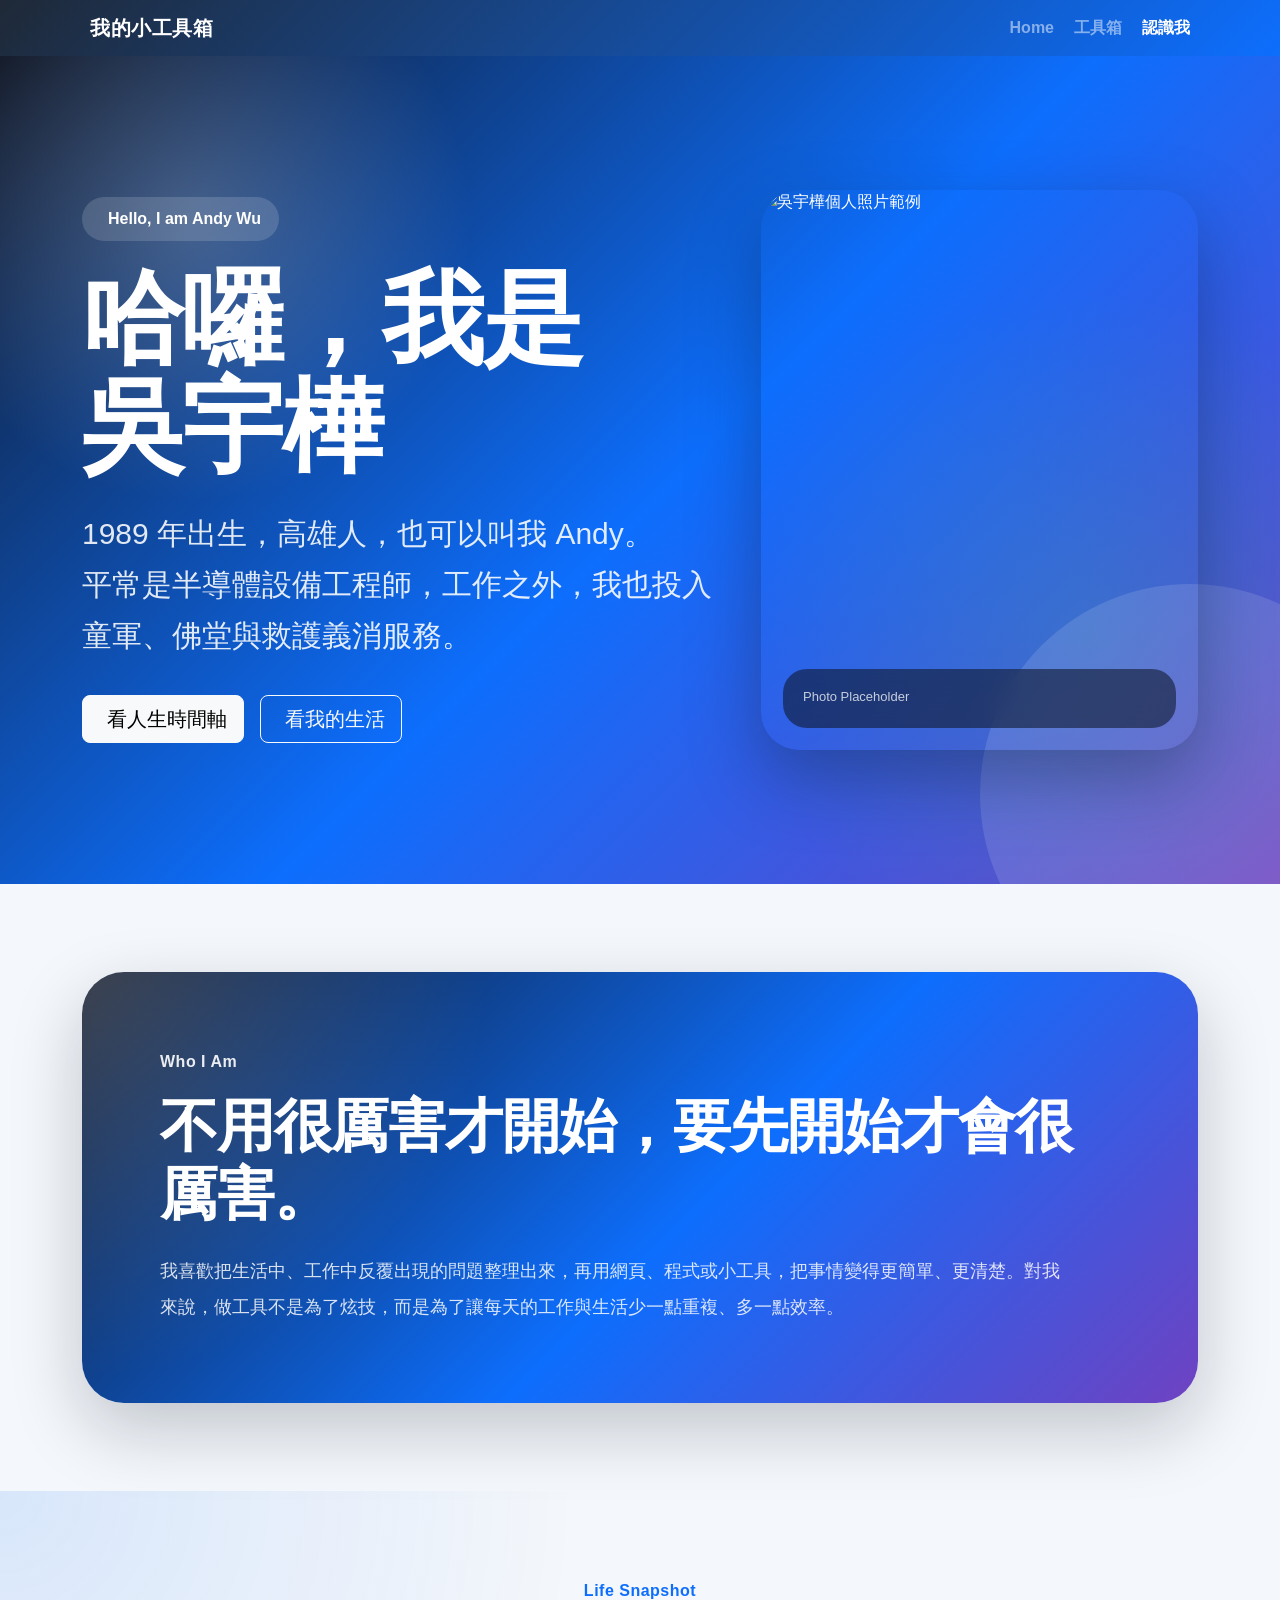
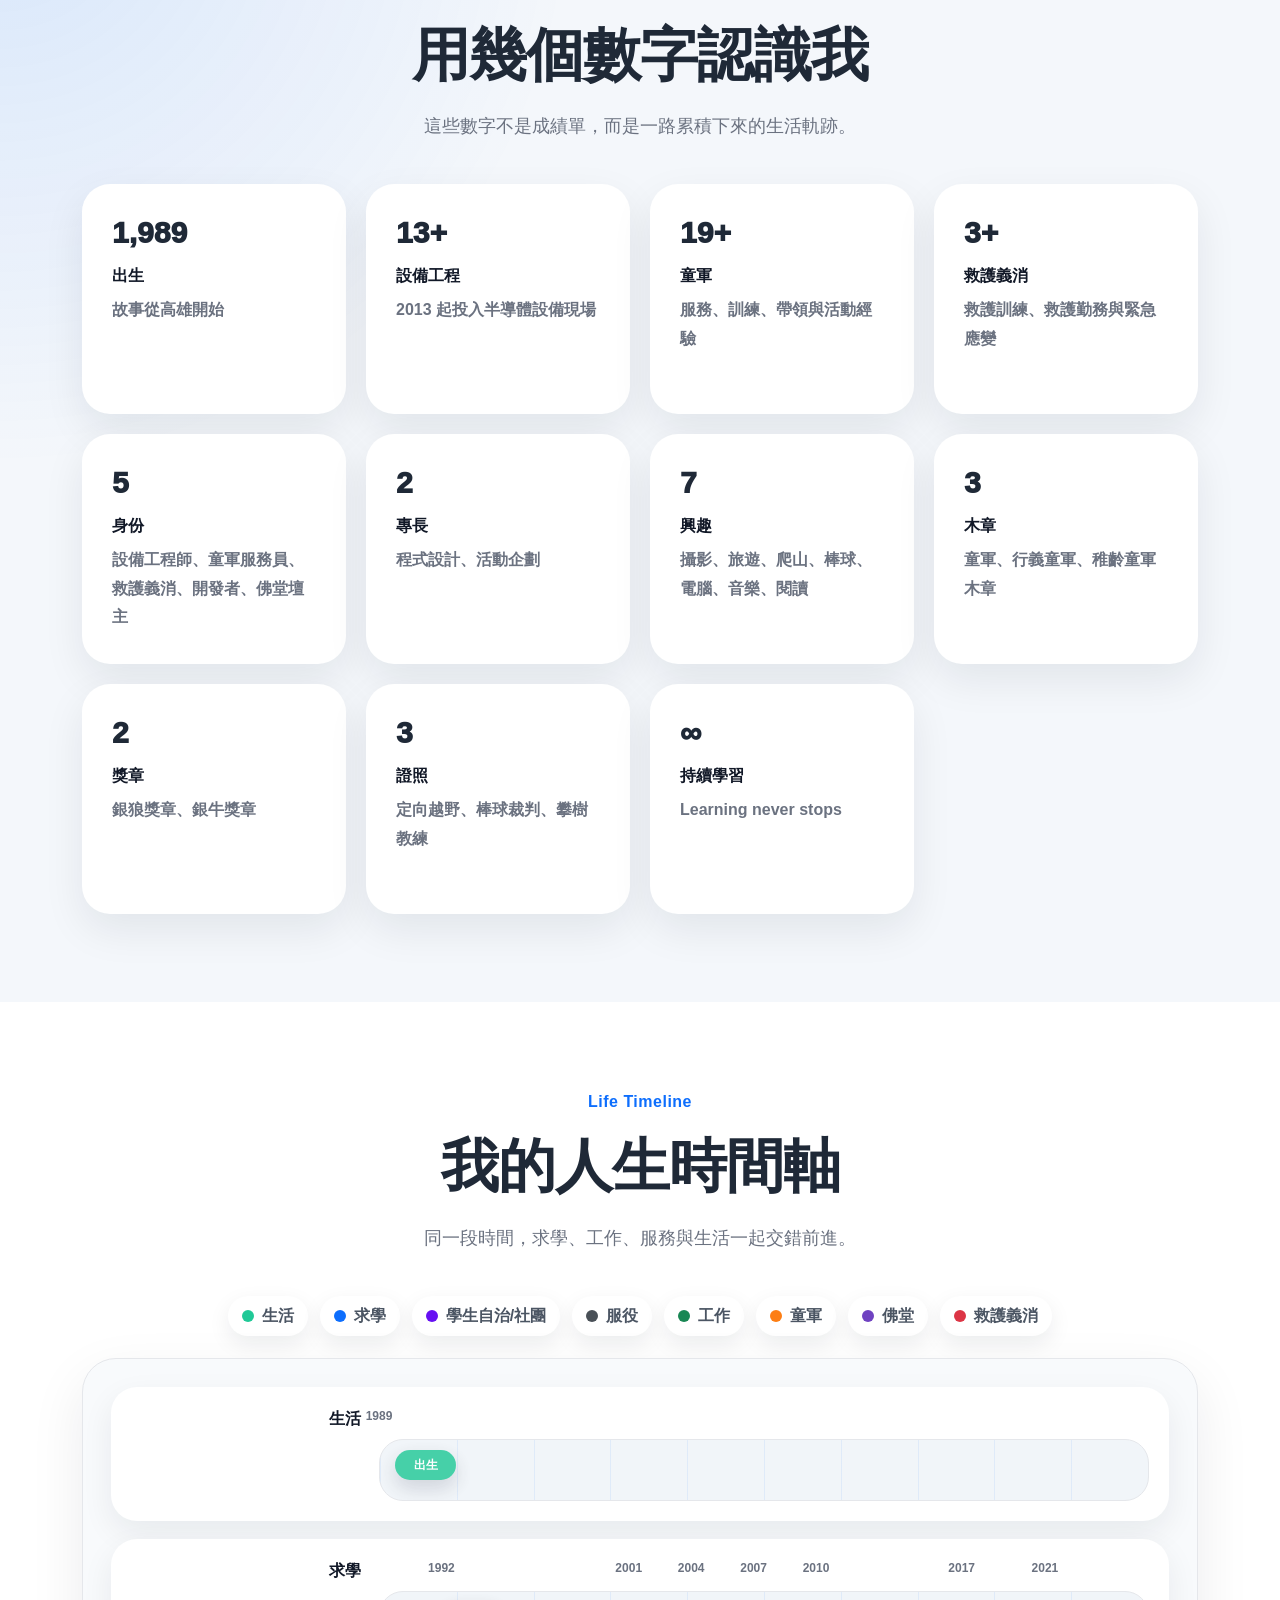
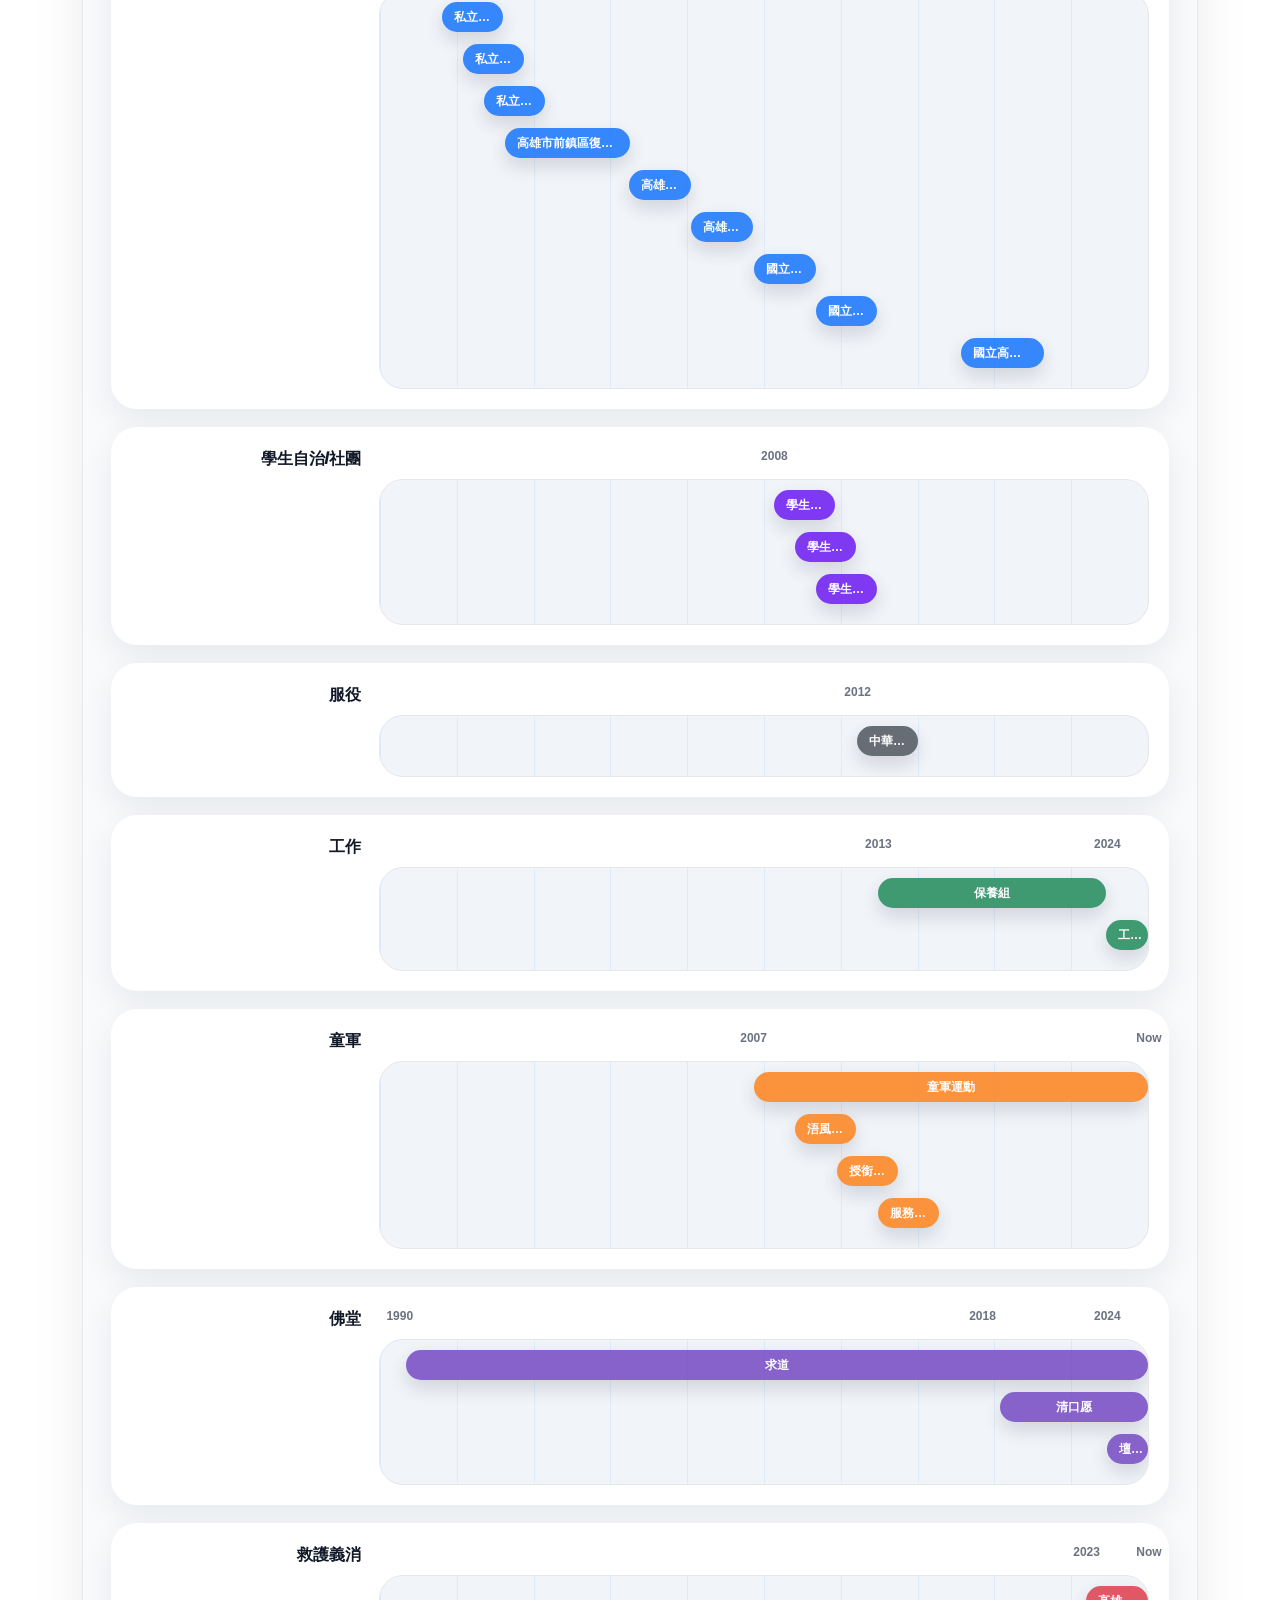
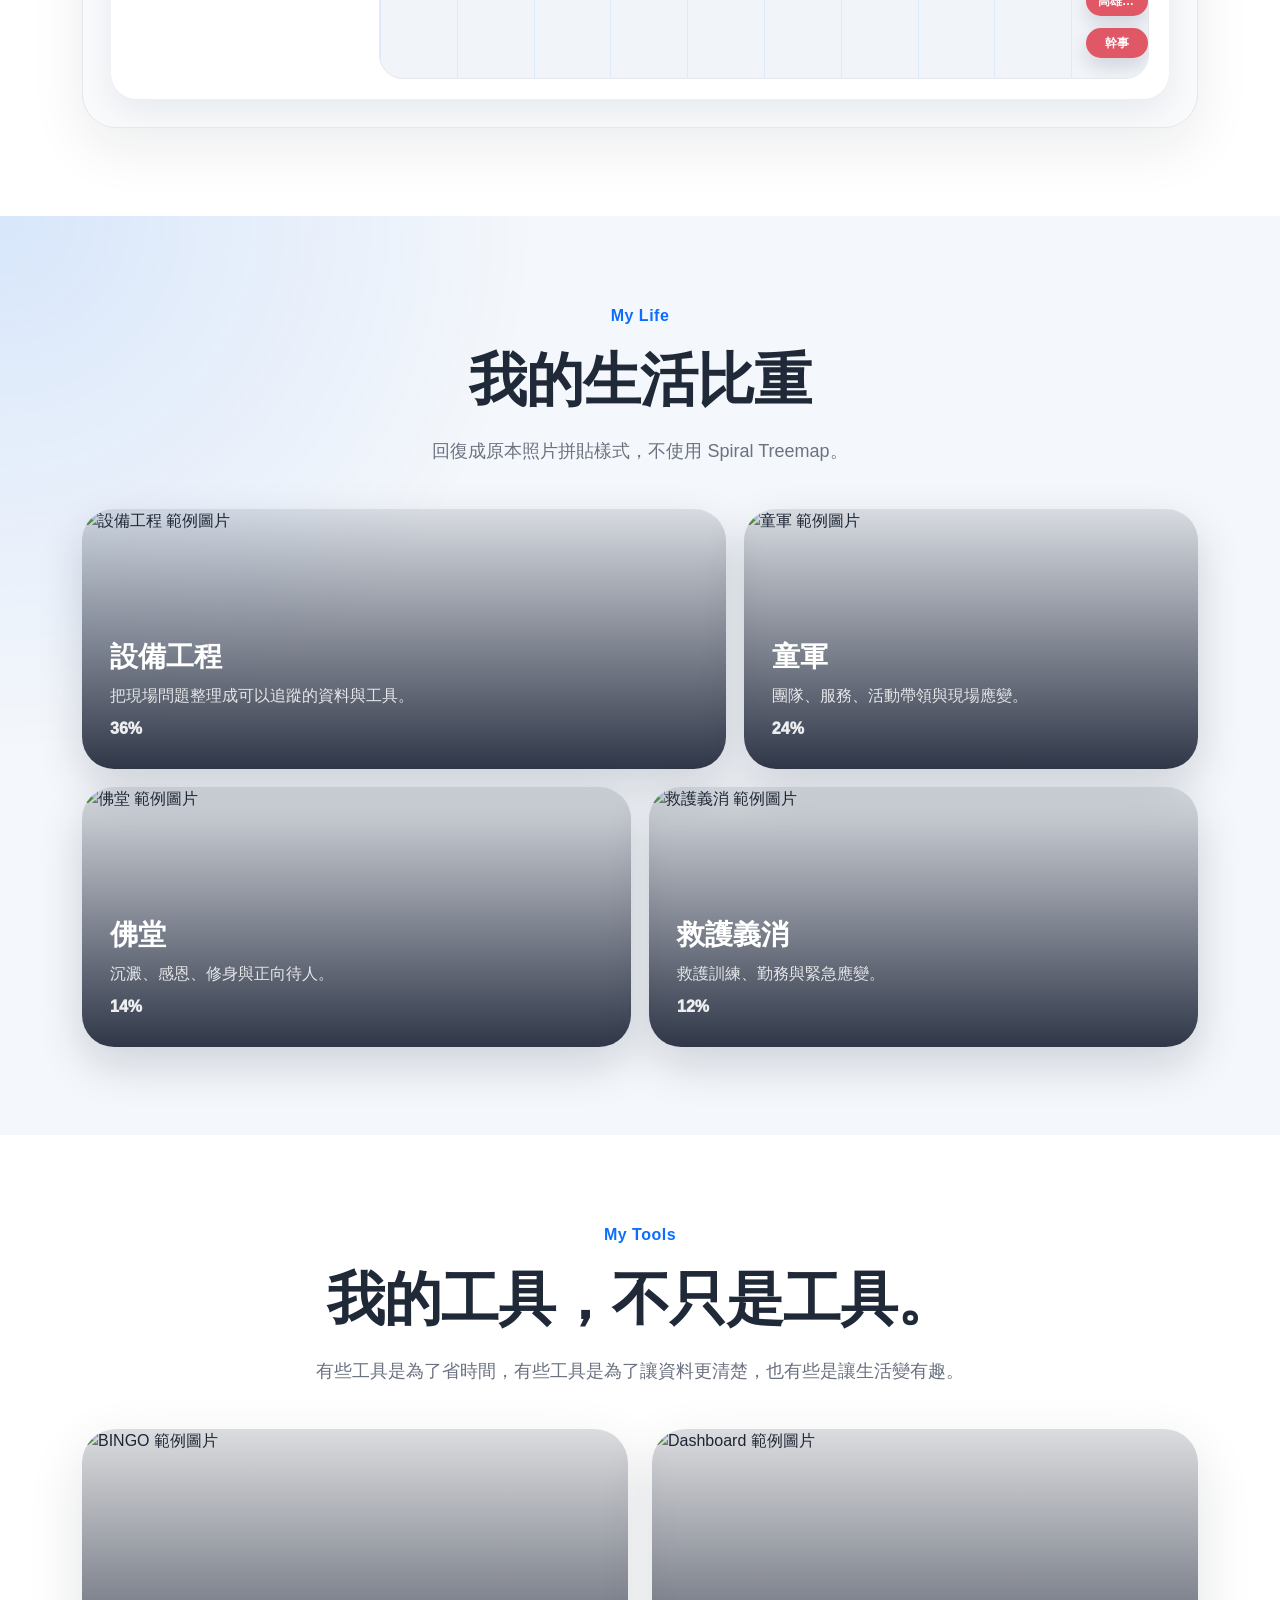
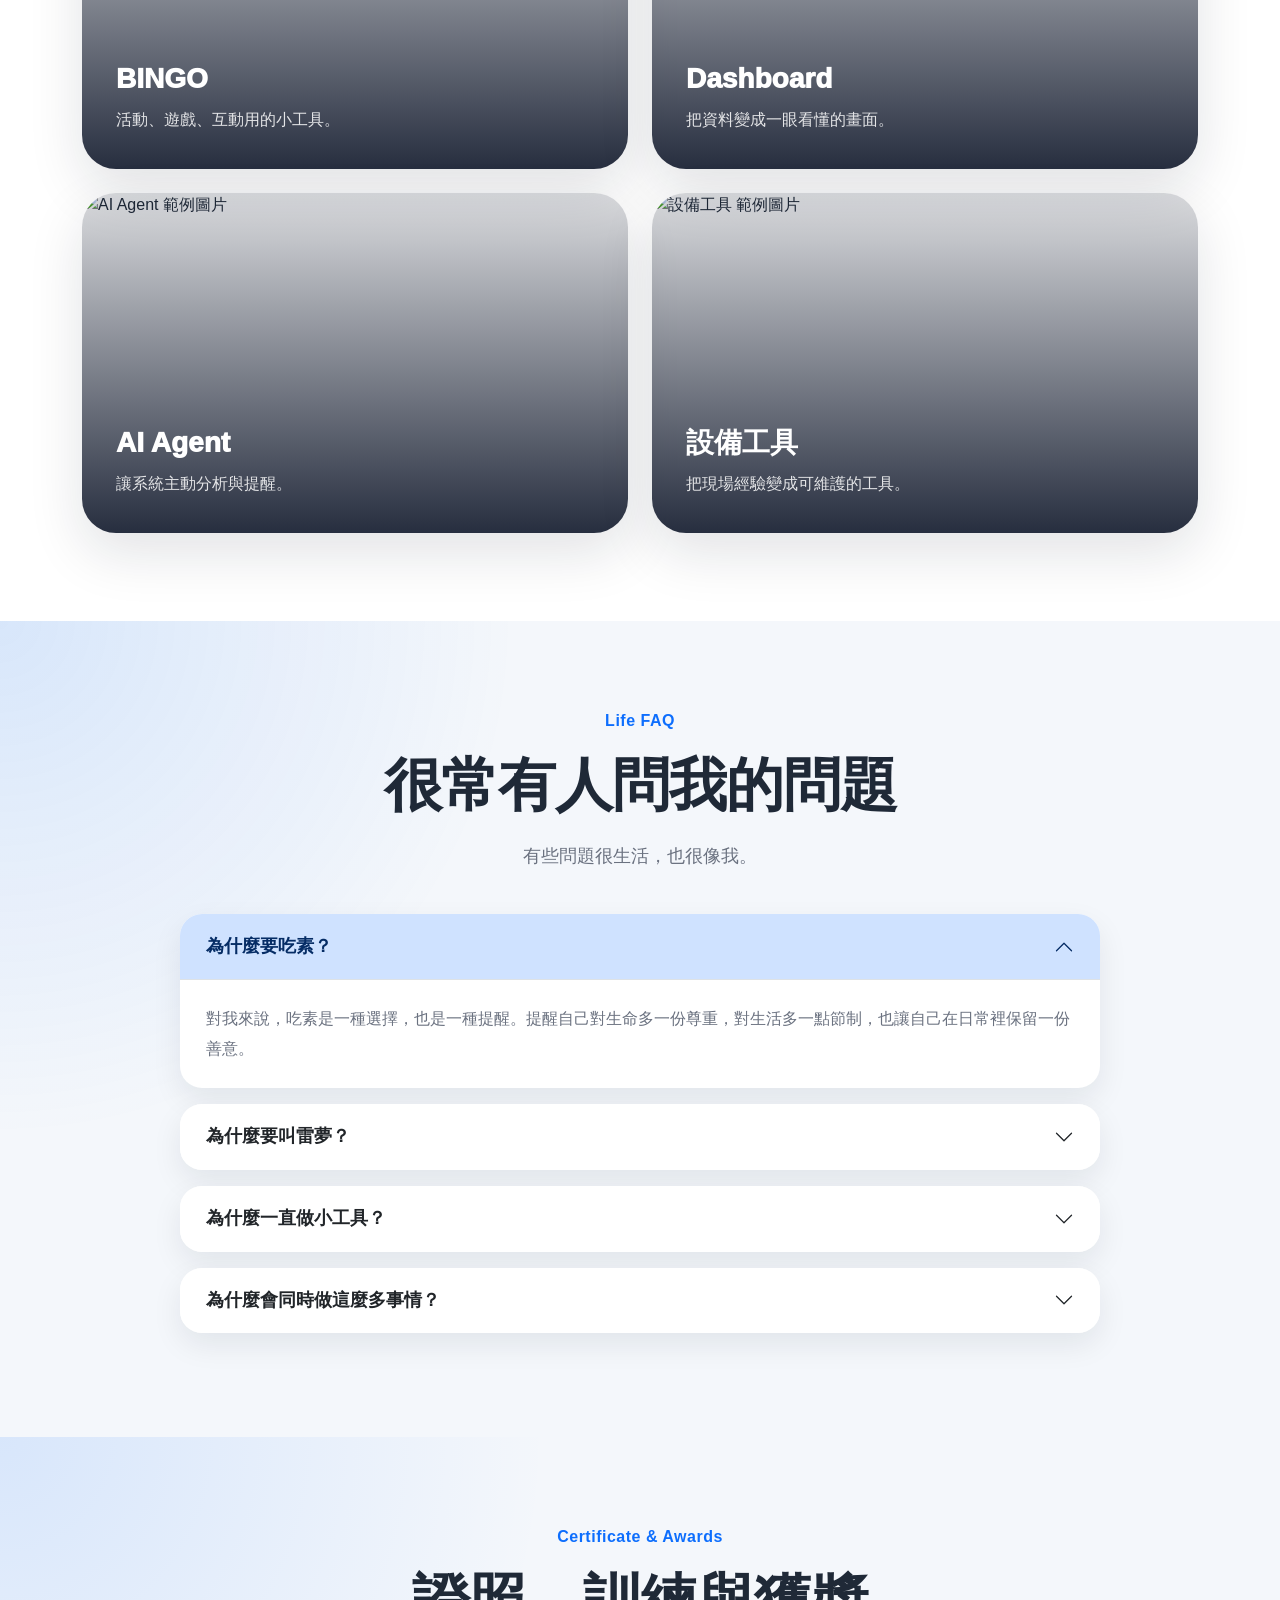
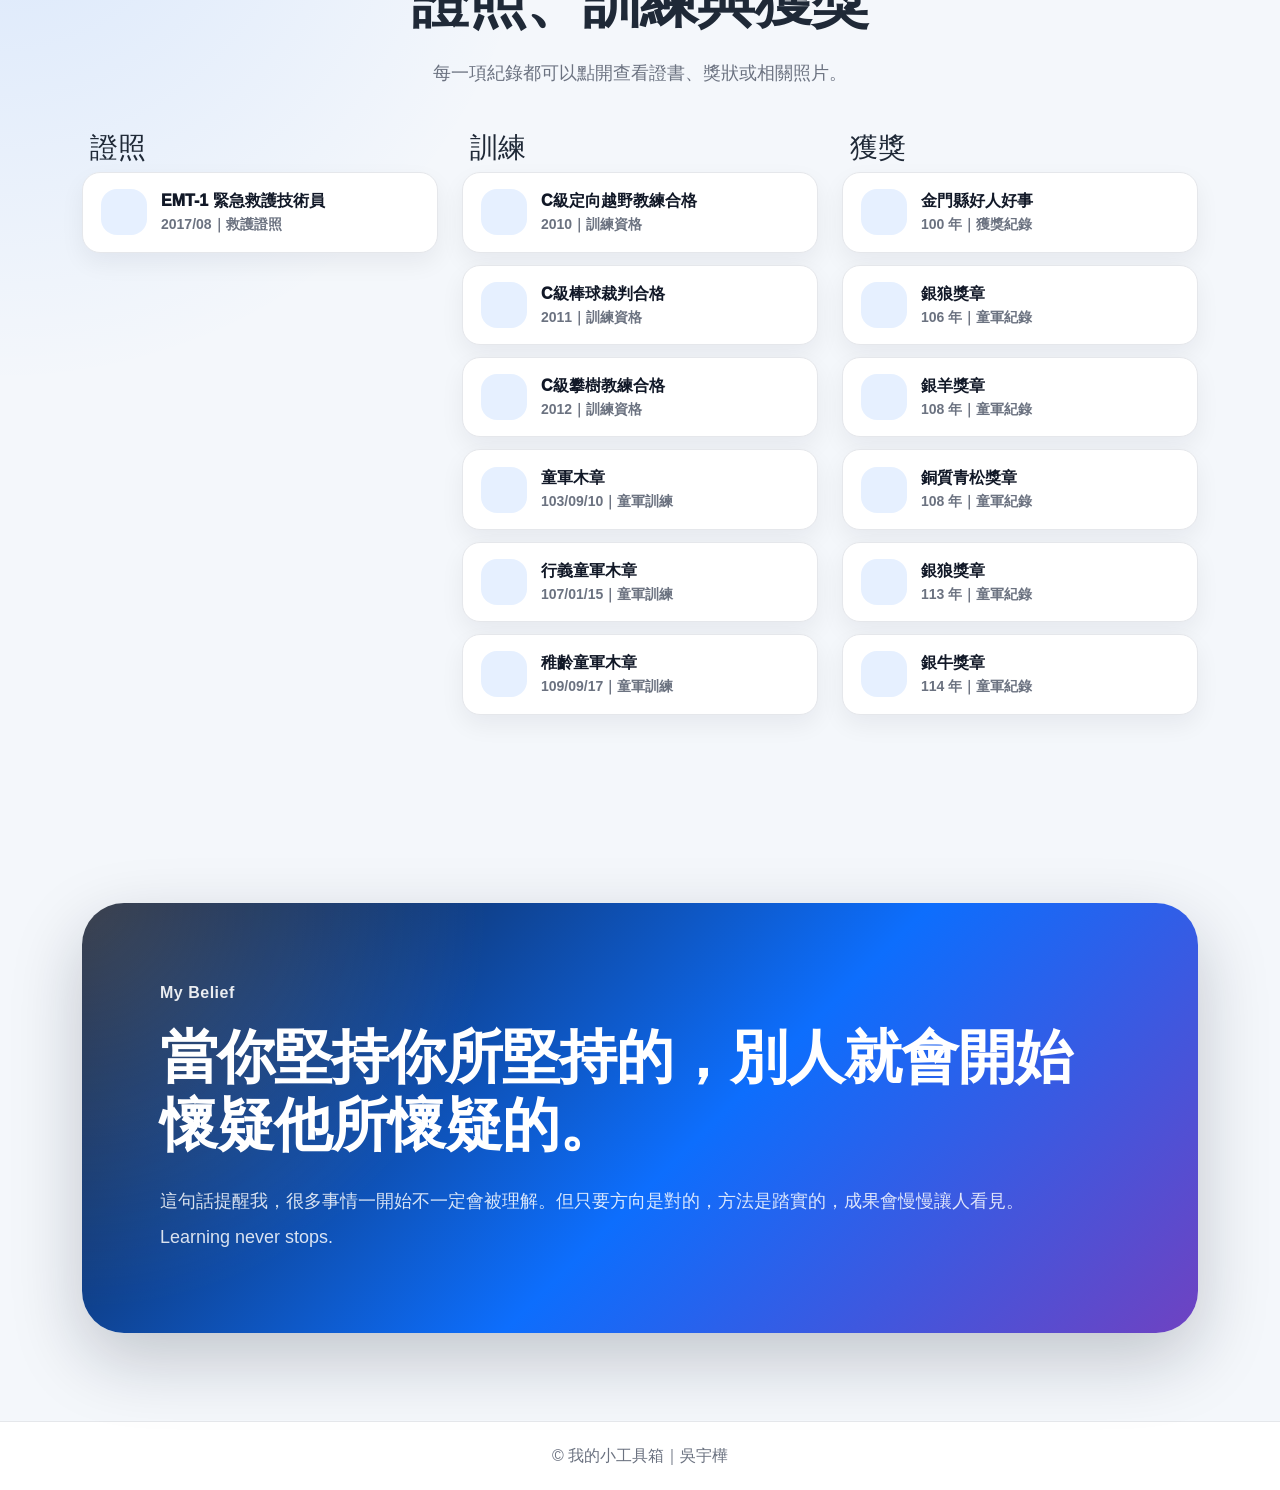
==== about.html @ e092d8f0 "Update about.html" ====
<!doctype html>
<html lang="zh-Hant">
<head>
  <meta charset="utf-8">
  <meta name="viewport" content="width=device-width, initial-scale=1">
  <title>認識我｜吳宇樺</title>

  <link href="https://cdn.jsdelivr.net/npm/bootstrap@5.3.8/dist/css/bootstrap.min.css" rel="stylesheet">
  <link href="https://cdnjs.cloudflare.com/ajax/libs/font-awesome/7.0.1/css/all.min.css" rel="stylesheet">

  <link href="./css/common.css" rel="stylesheet">
  <link href="./about/css/about.css" rel="stylesheet">
</head>

<body data-page="about">
  <div id="navbarContainer"></div>

  <main>
    <section class="about-hero">
      <div class="container">
        <div class="row align-items-center g-5">
          <div class="col-lg-7">
            <div class="about-hero-content story-animate">
              <span class="hero-kicker">
                <i class="fa-solid fa-hand-sparkles me-2"></i>
                Hello, I am Andy Wu
              </span>

              <h1 id="heroTitle"></h1>
              <p id="heroIntro"></p>

              <div class="hero-actions">
                <a href="#lifeTimeline" class="btn btn-light btn-lg">
                  <i class="fa-solid fa-timeline me-2"></i>
                  看人生時間軸
                </a>

                <a href="#lifeMosaic" class="btn btn-outline-light btn-lg">
                  <i class="fa-solid fa-images me-2"></i>
                  看我的生活
                </a>
              </div>
            </div>
          </div>

          <div class="col-lg-5">
            <div class="hero-photo-card story-animate">
              <img id="heroImage" src="" alt="吳宇樺個人照片範例">
              <div class="hero-photo-caption">
                <span>Photo Placeholder</span>
              </div>
            </div>
          </div>
        </div>
      </div>
    </section>

    <section class="story-section">
      <div class="container">
        <div class="story-card story-dark story-animate">
          <span class="section-label">Who I Am</span>
          <h2 id="storyTitle"></h2>
          <p id="storyText"></p>
        </div>
      </div>
    </section>

    <section class="stats-section">
      <div class="container">
        <div class="section-header apple-header story-animate">
          <span class="section-label">Life Snapshot</span>
          <h2>用幾個數字認識我</h2>
          <p>這些數字不是成績單，而是一路累積下來的生活軌跡。</p>
        </div>

        <div class="stats-grid" id="statsContainer"></div>
      </div>
    </section>

    <section class="timeline-section" id="lifeTimeline">
      <div class="container">
        <div class="section-header apple-header story-animate">
          <span class="section-label">Life Timeline</span>
          <h2>我的人生時間軸</h2>
          <p>同一段時間，求學、工作、服務與生活一起交錯前進。</p>
        </div>

        <div class="timeline-legend story-animate" id="timelineLegend"></div>

        <div class="timeline-panel story-animate">
          <div class="timeline-head">
            <div class="timeline-years" id="timelineYears"></div>
          </div>

          <div class="timeline-rows" id="timelineRows"></div>
        </div>
      </div>
    </section>

    <section class="life-mosaic-section" id="lifeMosaic">
      <div class="container">
        <div class="section-header apple-header story-animate">
          <span class="section-label">My Life</span>
          <h2>我的生活比重</h2>
          <p>回復成原本照片拼貼樣式，不使用 Spiral Treemap。</p>
        </div>

        <div class="life-mosaic" id="lifeMosaicContainer"></div>
      </div>
    </section>

    <section class="works-section">
      <div class="container">
        <div class="section-header apple-header story-animate">
          <span class="section-label">My Tools</span>
          <h2>我的工具，不只是工具。</h2>
          <p>有些工具是為了省時間，有些工具是為了讓資料更清楚，也有些是讓生活變有趣。</p>
        </div>

        <div class="work-showcase" id="worksContainer"></div>
      </div>
    </section>

    <section class="faq-section">
      <div class="container">
        <div class="section-header apple-header story-animate">
          <span class="section-label">Life FAQ</span>
          <h2>很常有人問我的問題</h2>
          <p>有些問題很生活，也很像我。</p>
        </div>

        <div class="accordion faq-accordion story-animate" id="faqContainer"></div>
      </div>
    </section>

    <section class="award-section">
      <div class="container">
        <div class="section-header apple-header story-animate">
          <span class="section-label">Certificate & Awards</span>
          <h2>證照、訓練與獲獎</h2>
          <p>每一項紀錄都可以點開查看證書、獎狀或相關照片。</p>
        </div>

        <div class="award-category-grid">
          <div class="detail-card h-100 story-animate">
            <h3>
              <i class="fa-solid fa-id-card me-2 text-success"></i>
              證照
            </h3>
            <ul id="certificateList"></ul>
          </div>

          <div class="detail-card h-100 story-animate">
            <h3>
              <i class="fa-solid fa-certificate me-2 text-primary"></i>
              訓練
            </h3>
            <ul id="trainingList"></ul>
          </div>

          <div class="detail-card h-100 story-animate">
            <h3>
              <i class="fa-solid fa-trophy me-2 text-warning"></i>
              獲獎
            </h3>
            <ul id="awardList"></ul>
          </div>
        </div>
      </div>
    </section>

    <section class="belief-section">
      <div class="container">
        <div class="belief-card story-animate">
          <span class="section-label">My Belief</span>
          <h2 id="beliefText"></h2>
          <p id="beliefDesc"></p>
        </div>
      </div>
    </section>
  </main>

  <footer class="app-footer">
    <div class="container text-center">
      <span>© 我的小工具箱｜吳宇樺</span>
    </div>
  </footer>

  <script src="https://cdn.jsdelivr.net/npm/bootstrap@5.3.8/dist/js/bootstrap.bundle.min.js"></script>
  <script src="./about/data/about.js"></script>
  <script src="./js/common.js"></script>

  <script src="./about/js/about/dom.js"></script>
  <script src="./about/js/about/hero.js"></script>
  <script src="./about/js/about/story.js"></script>
  <script src="./about/js/about/stats.js"></script>
  <script src="./about/js/about/timeline.js"></script>
  <script src="./about/js/about/lifeMosaic.js"></script>
  <script src="./about/js/about/works.js"></script>
  <script src="./about/js/about/faq.js"></script>
  <script src="./about/js/about/awards.js"></script>
  <script src="./about/js/about/belief.js"></script>
  <script src="./about/js/about/animations.js"></script>
  <script src="./about/js/about.js"></script>
</body>
</html>
---- css/common.css ----
html,
body {
  min-height: 100%;
}

body {
  margin: 0;
  background: #f4f7fb;
  color: #1f2937;
  font-family: "Microsoft JhengHei", "Segoe UI", sans-serif;
}

.app-navbar {
  background: linear-gradient(135deg, #1f2937, #0d6efd);
  box-shadow: 0 4px 18px rgba(0, 0, 0, .15);
}

.navbar-brand {
  letter-spacing: .5px;
}

.navbar-nav .nav-link {
  font-weight: 600;
  padding-left: 14px;
  padding-right: 14px;
  opacity: .9;
}

.navbar-nav .nav-link:hover,
.navbar-nav .nav-link.active {
  opacity: 1;
  color: #ffffff;
}

.hero-badge {
  display: inline-block;
  padding: 8px 16px;
  margin-bottom: 18px;
  border-radius: 999px;
  color: #0d6efd;
  background: rgba(13, 110, 253, .1);
  font-weight: 700;
}

.section-header {
  text-align: center;
  margin-bottom: 34px;
}

.section-header h2 {
  font-size: 30px;
  font-weight: 800;
  margin-bottom: 10px;
}

.section-header p {
  color: #6b7280;
  margin-bottom: 0;
}

.tool-section {
  padding-top: 56px;
  padding-bottom: 64px;
}

.tool-card-link {
  display: block;
  height: 100%;
  color: inherit;
  text-decoration: none;
}

.tool-card {
  border: 0;
  border-radius: 22px;
  overflow: hidden;
  background: #ffffff;
  box-shadow: 0 12px 30px rgba(15, 23, 42, .08);
  transition: transform .25s ease, box-shadow .25s ease;
}

.tool-card:hover {
  transform: translateY(-8px);
  box-shadow: 0 20px 45px rgba(15, 23, 42, .16);
}

.tool-card .card-body {
  padding: 38px 30px;
}

.tool-icon {
  width: 76px;
  height: 76px;
  border-radius: 22px;
  display: flex;
  align-items: center;
  justify-content: center;
  font-size: 34px;
  margin-bottom: 24px;
}

.bingo-icon {
  color: #6f42c1;
  background: rgba(111, 66, 193, .1);
}

.dashboard-icon {
  color: #0d6efd;
  background: rgba(13, 110, 253, .1);
}

.equipment-icon {
  color: #198754;
  background: rgba(25, 135, 84, .1);
}

.tool-title {
  font-size: 22px;
  font-weight: 800;
  margin-bottom: 14px;
}

.tool-desc {
  color: #6b7280;
  line-height: 1.8;
  margin-bottom: 24px;
}

.tool-action {
  font-weight: 700;
  color: #0d6efd;
}

.app-footer {
  padding: 22px 0;
  color: #6b7280;
  background: #ffffff;
  border-top: 1px solid #e5e7eb;
}

@media (max-width: 576px) {
  .tool-card .card-body {
    padding: 32px 24px;
  }
}
---- about/css/about.css ----
@import url("about/layout.css");
@import url("about/hero.css");
@import url("about/story.css");
@import url("about/stats.css");
@import url("about/timeline.css");
@import url("about/lifeMosaic.css");
@import url("about/works.css");
@import url("about/faq.css");
@import url("about/awards.css");
@import url("about/belief.css");
@import url("about/animations.css");
@import url("about/responsive.css");
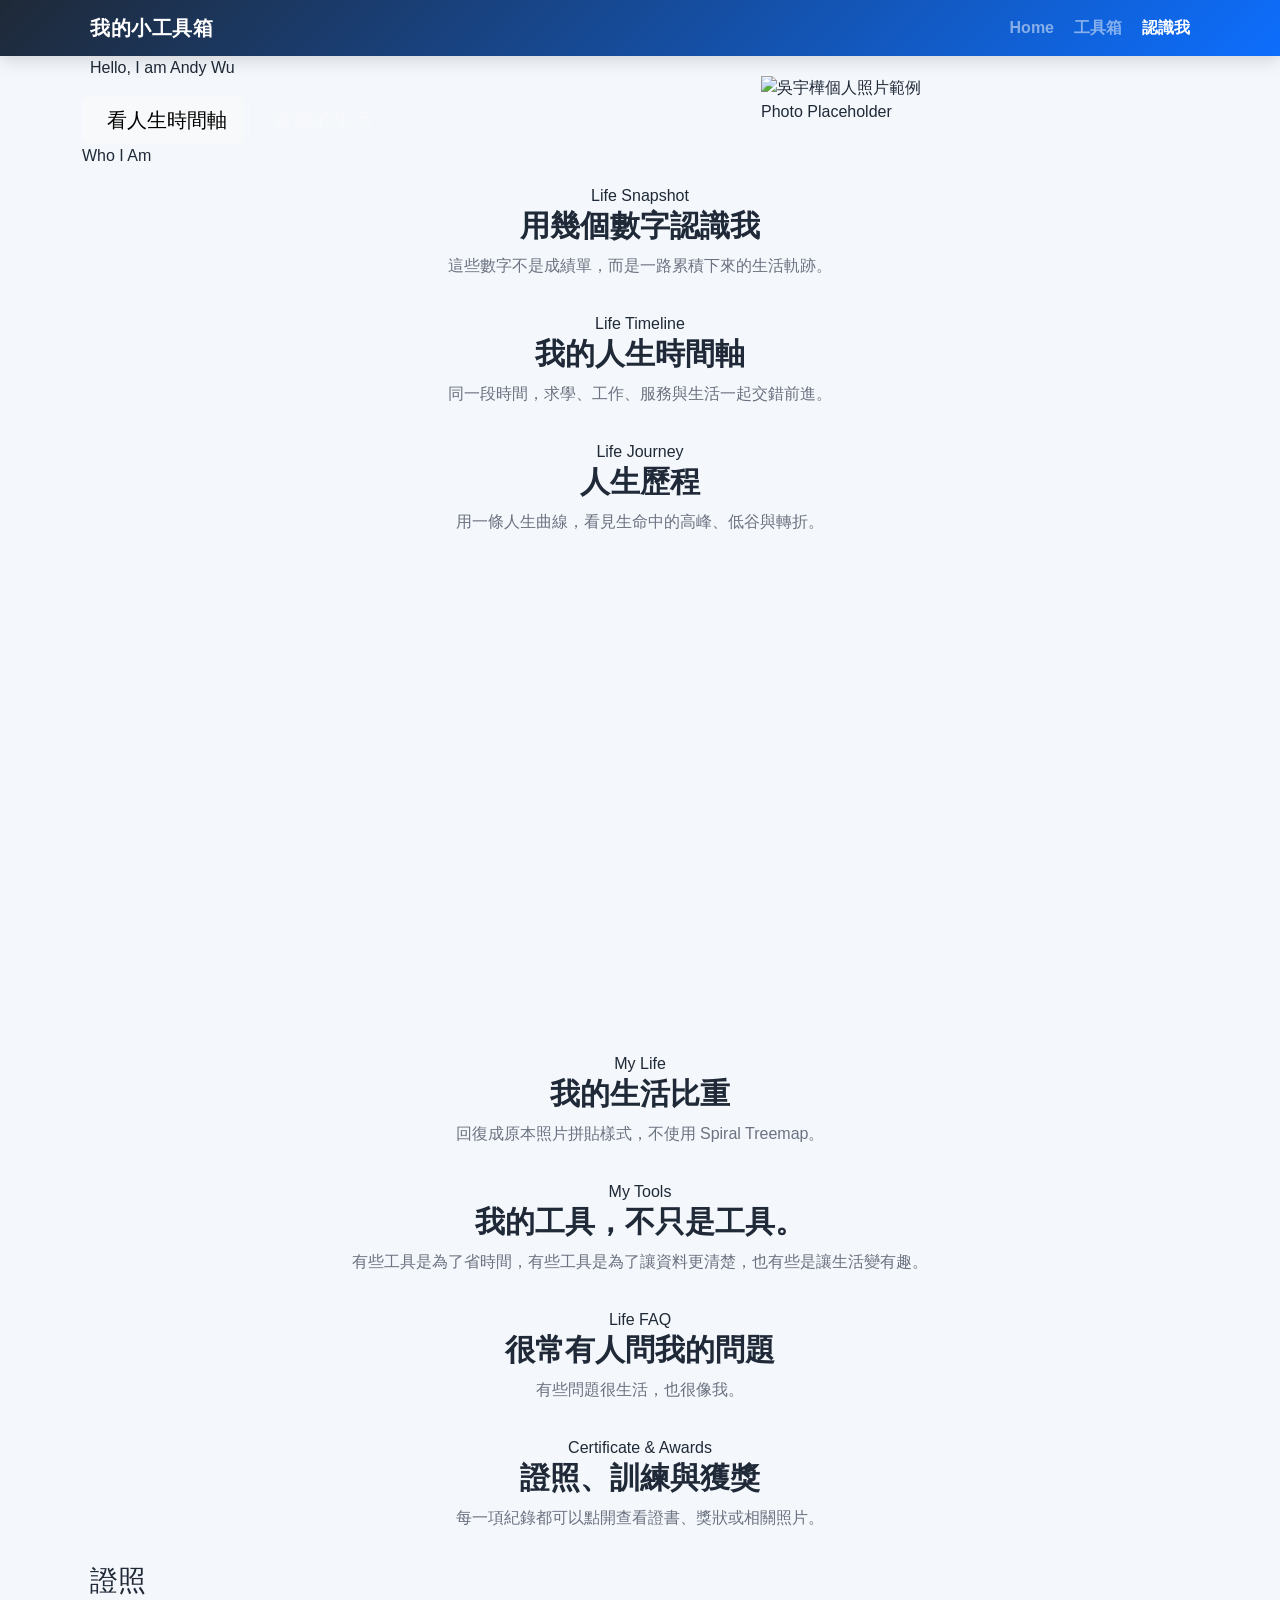
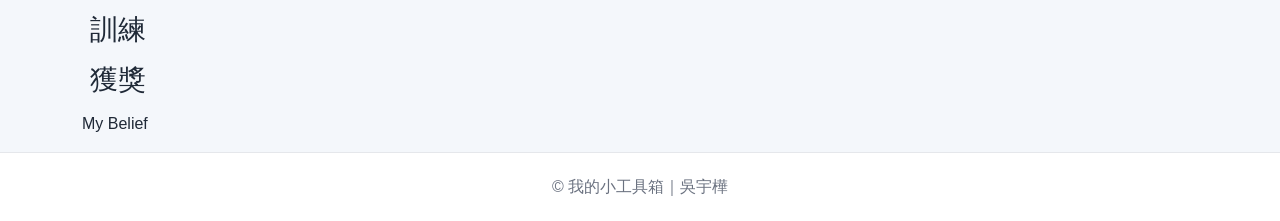
==== commit 4159ef19: "Update about.html" ====
--- a/about.html
+++ b/about.html
@@ -8,8 +8,9 @@
   <link href="https://cdn.jsdelivr.net/npm/bootstrap@5.3.8/dist/css/bootstrap.min.css" rel="stylesheet">
   <link href="https://cdnjs.cloudflare.com/ajax/libs/font-awesome/7.0.1/css/all.min.css" rel="stylesheet">
 
-  <link href="./css/common.css" rel="stylesheet">
-  <link href="./about/css/about.css" rel="stylesheet">
+  <link href="css/common.css" rel="stylesheet">
+  <link href="./css/about.css" rel="stylesheet">
+  <link href="./css/about/lifeJourney.css" rel="stylesheet">
 </head>
 
 <body data-page="about">
@@ -97,6 +98,24 @@
       </div>
     </section>
 
+    <section class="life-journey-section" id="lifeJourney">
+      <div class="container">
+        <div class="section-header apple-header story-animate">
+          <span class="section-label">Life Journey</span>
+          <h2>人生歷程</h2>
+          <p>用一條人生曲線，看見生命中的高峰、低谷與轉折。</p>
+        </div>
+    
+        <div class="life-journey-panel story-animate">
+          <div class="life-journey-chart-wrap">
+            <svg id="lifeJourneySvg" class="life-journey-svg" viewBox="0 0 1200 520" preserveAspectRatio="none"></svg>
+          </div>
+    
+          <div class="life-journey-card" id="lifeJourneyCard"></div>
+        </div>
+      </div>
+    </section>
+
     <section class="life-mosaic-section" id="lifeMosaic">
       <div class="container">
         <div class="section-header apple-header story-animate">
@@ -187,20 +206,21 @@
   </footer>
 
   <script src="https://cdn.jsdelivr.net/npm/bootstrap@5.3.8/dist/js/bootstrap.bundle.min.js"></script>
-  <script src="./about/data/about.js"></script>
+  <script src="./data/about.js"></script>
   <script src="./js/common.js"></script>
 
-  <script src="./about/js/about/dom.js"></script>
-  <script src="./about/js/about/hero.js"></script>
-  <script src="./about/js/about/story.js"></script>
-  <script src="./about/js/about/stats.js"></script>
-  <script src="./about/js/about/timeline.js"></script>
-  <script src="./about/js/about/lifeMosaic.js"></script>
-  <script src="./about/js/about/works.js"></script>
-  <script src="./about/js/about/faq.js"></script>
-  <script src="./about/js/about/awards.js"></script>
-  <script src="./about/js/about/belief.js"></script>
-  <script src="./about/js/about/animations.js"></script>
-  <script src="./about/js/about.js"></script>
+  <script src="./js/about/dom.js"></script>
+  <script src="./js/about/hero.js"></script>
+  <script src="./js/about/story.js"></script>
+  <script src="./js/about/stats.js"></script>
+  <script src="./js/about/timeline.js"></script>
+  <script src="./js/about/lifeJourney.js"></script>
+  <script src="./js/about/lifeMosaic.js"></script>
+  <script src="./js/about/works.js"></script>
+  <script src="./js/about/faq.js"></script>
+  <script src="./js/about/awards.js"></script>
+  <script src="./js/about/belief.js"></script>
+  <script src="./js/about/animations.js"></script>
+  <script src="./js/about.js"></script>
 </body>
 </html>
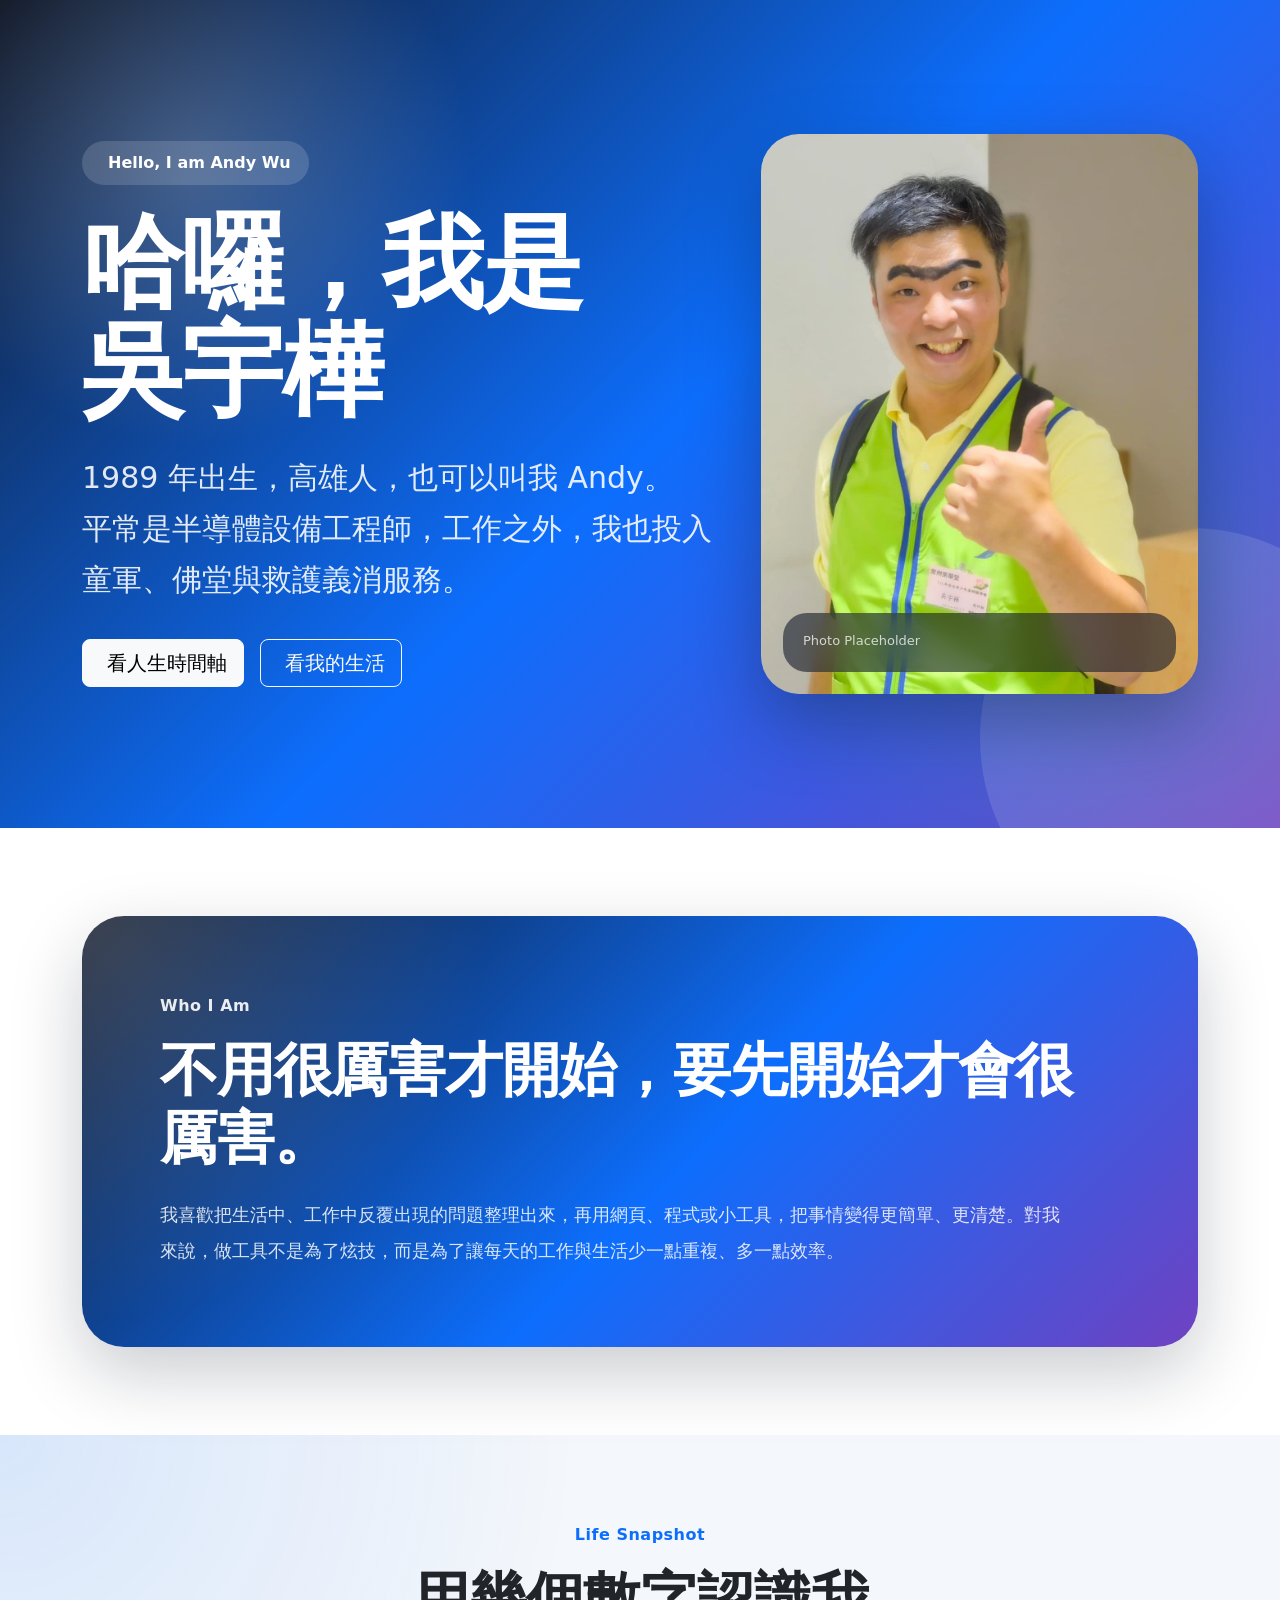
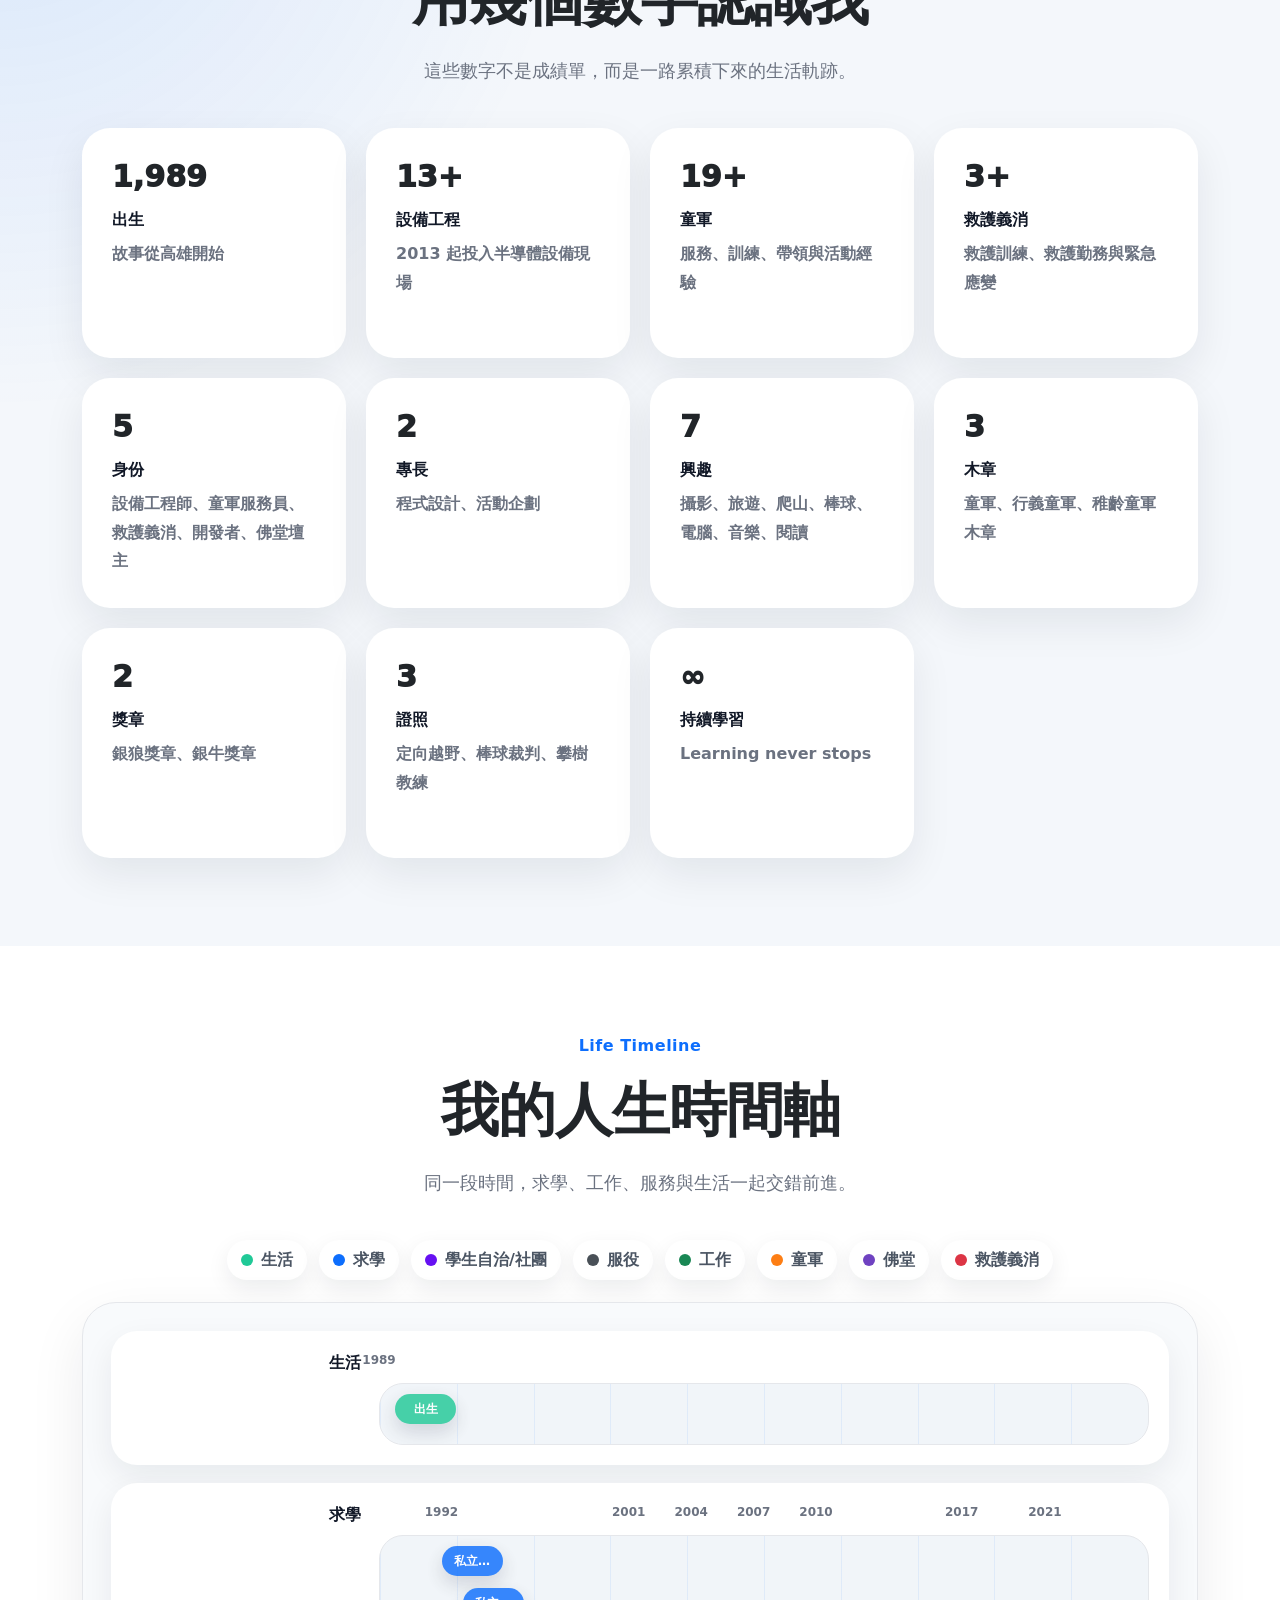
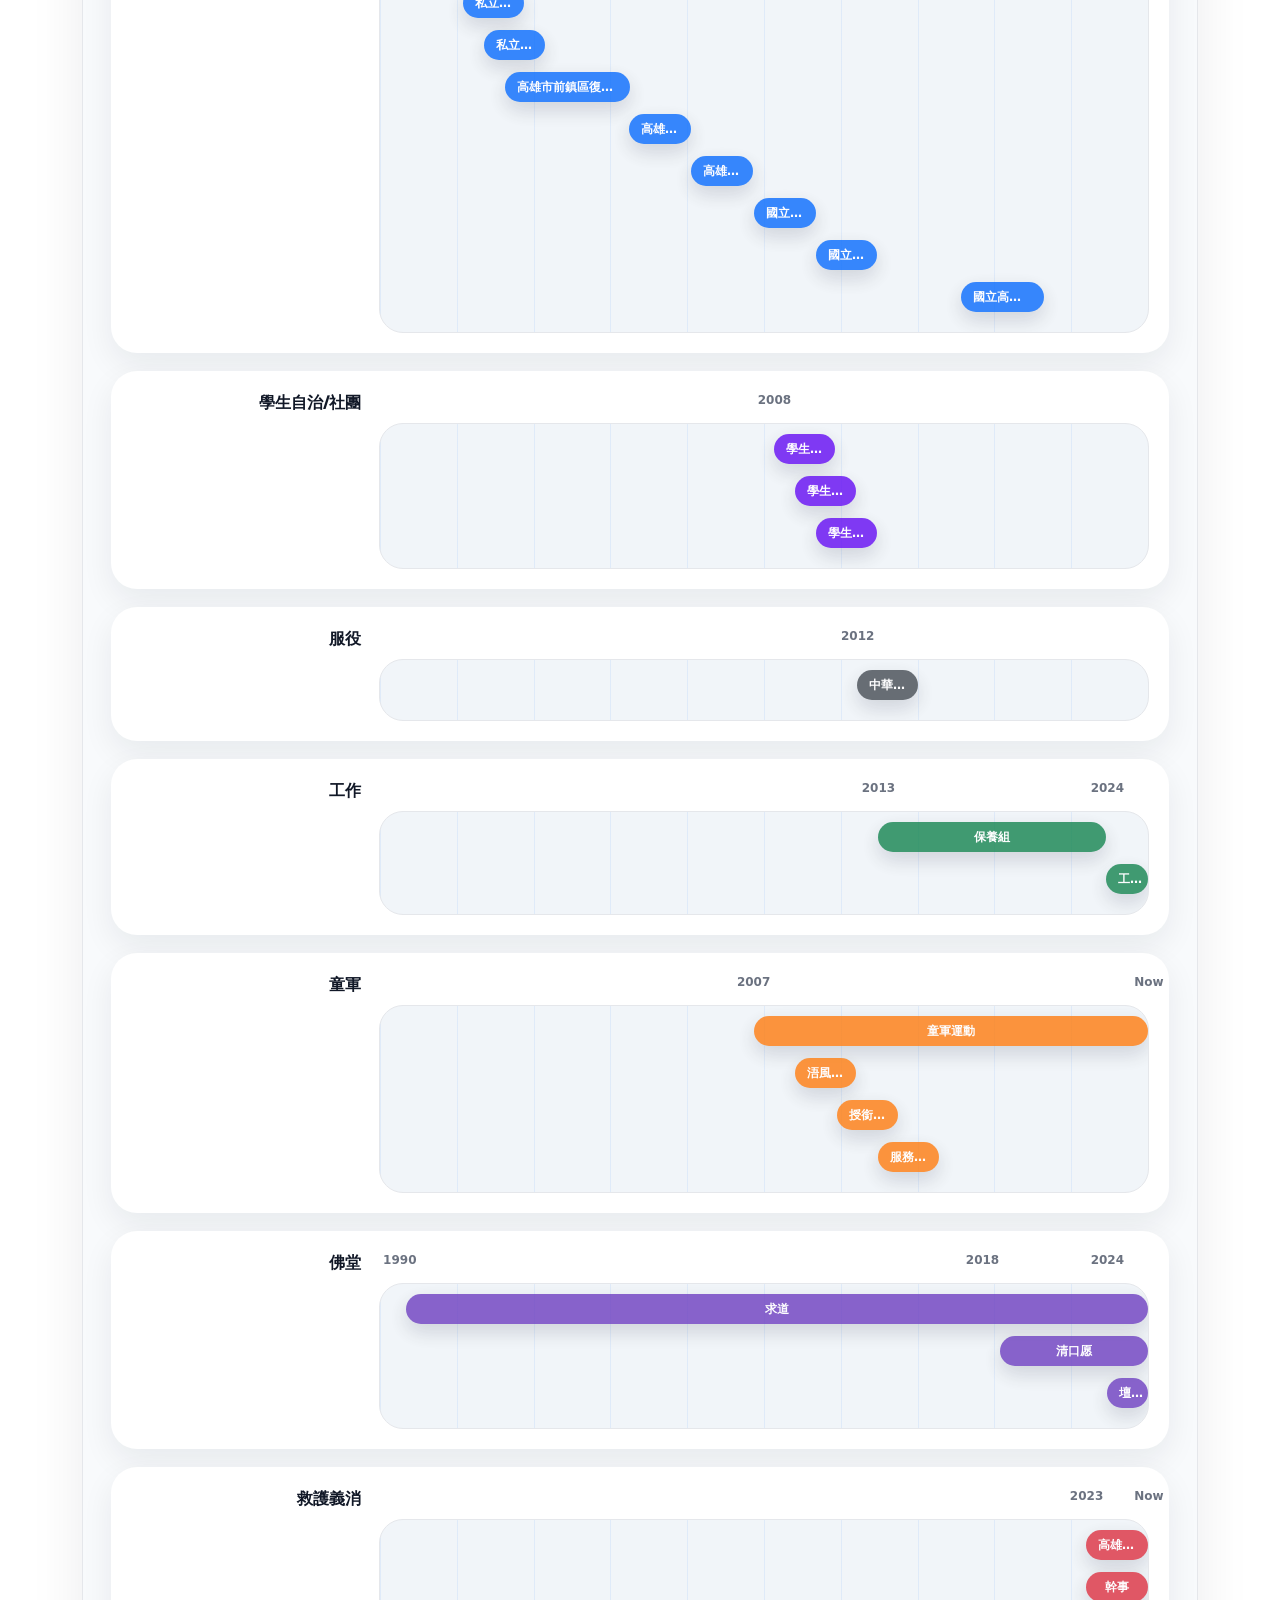
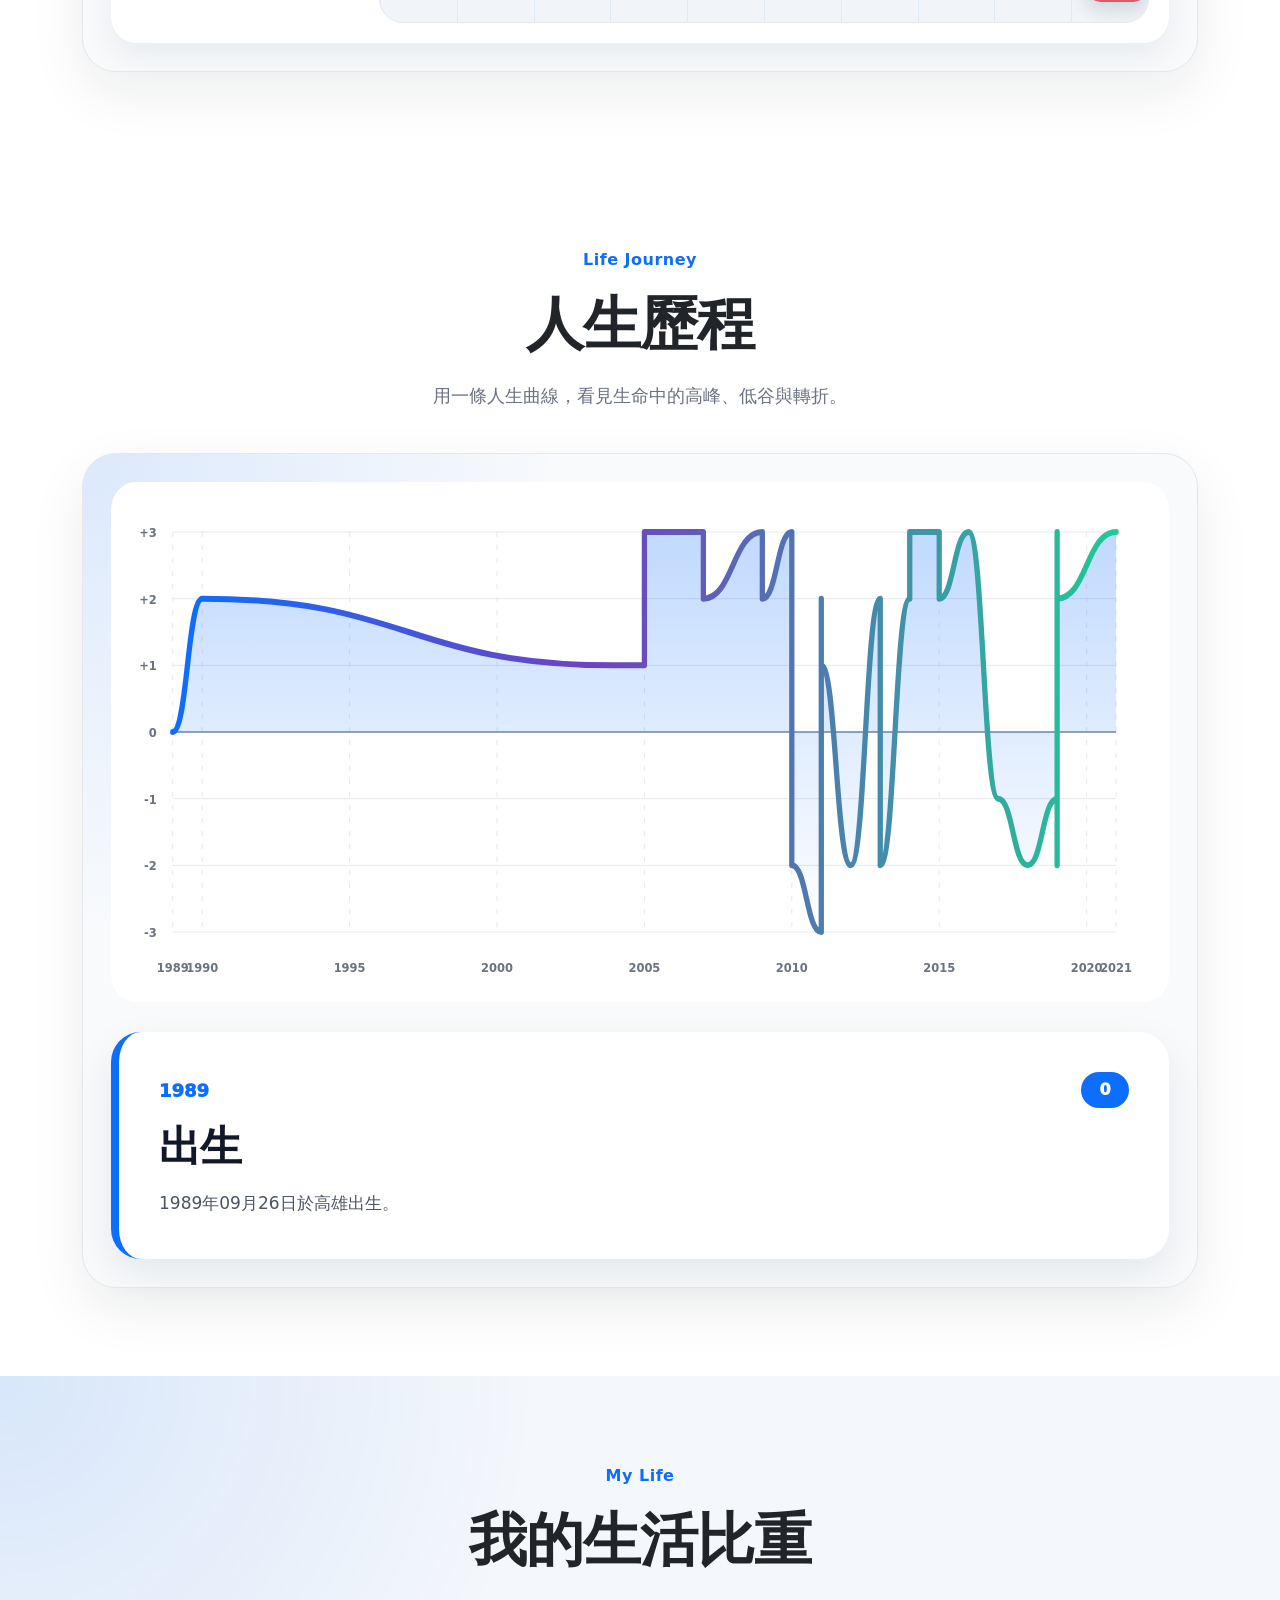
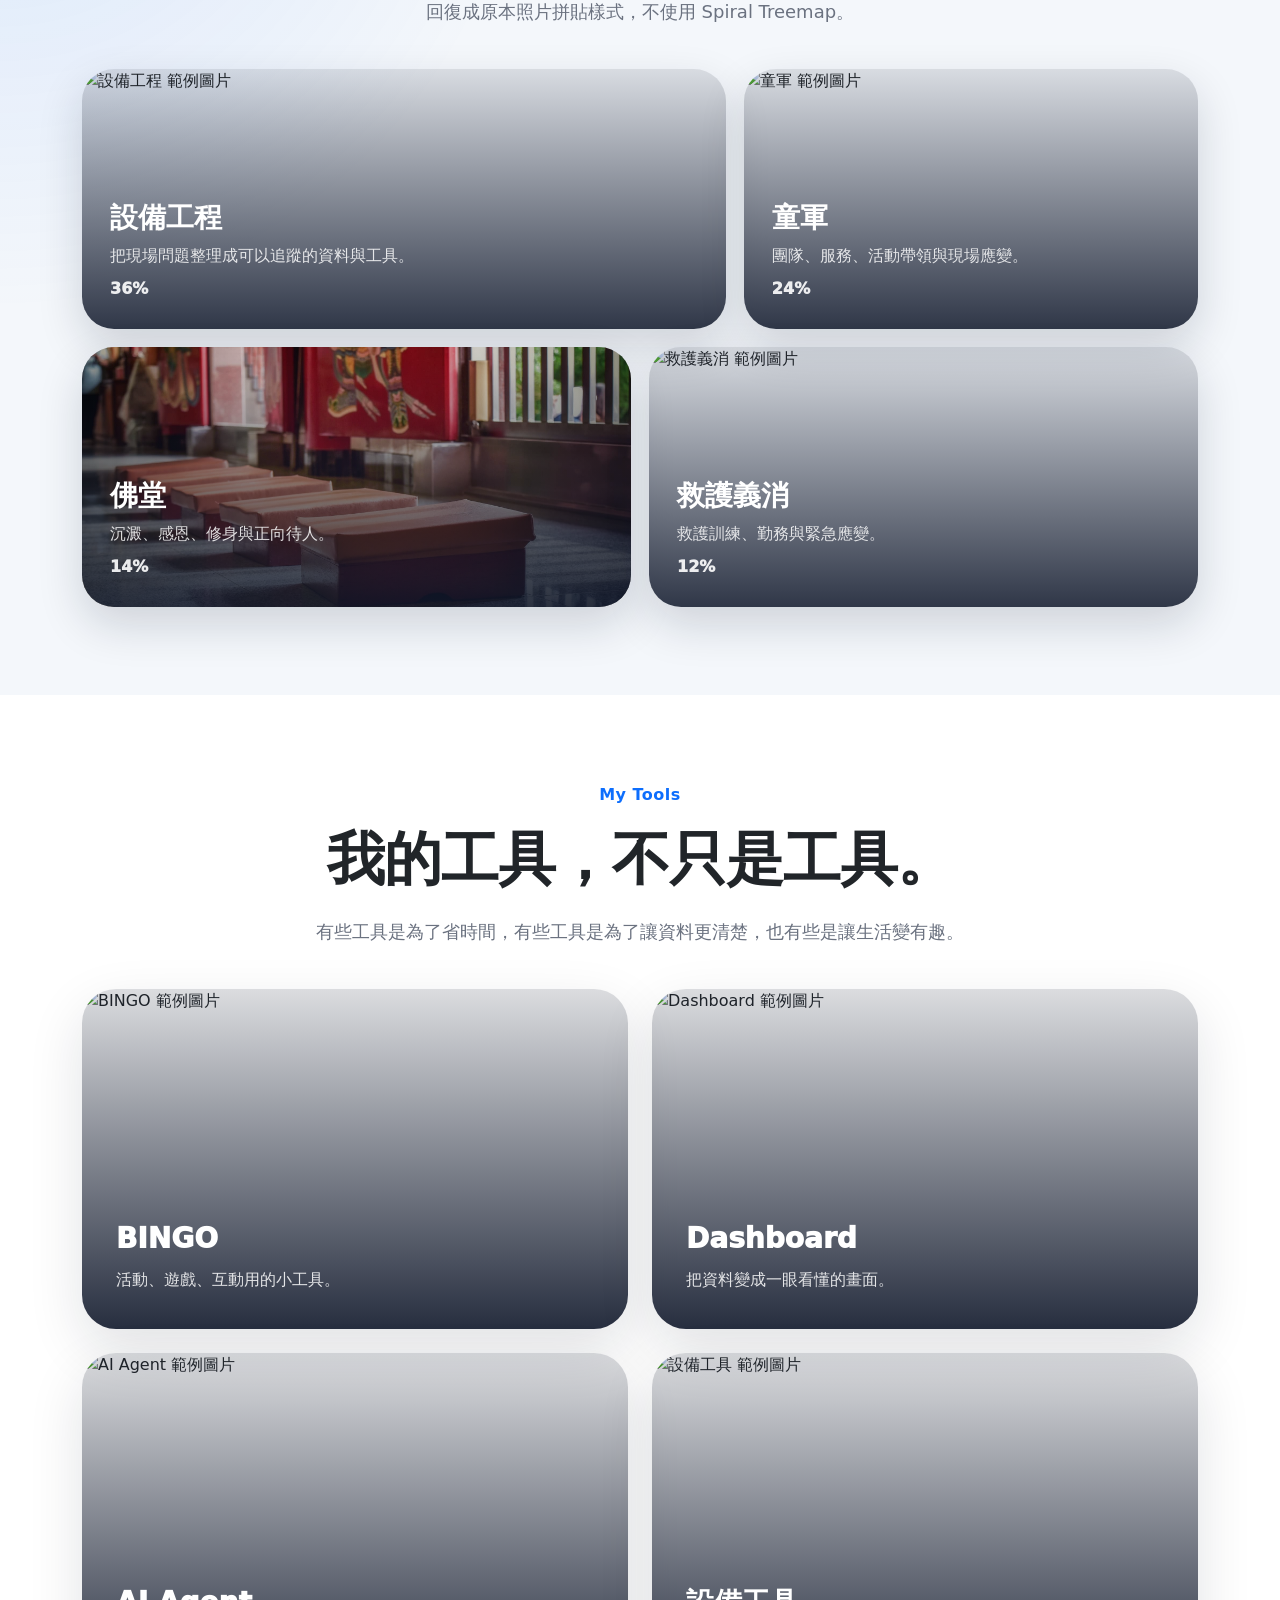
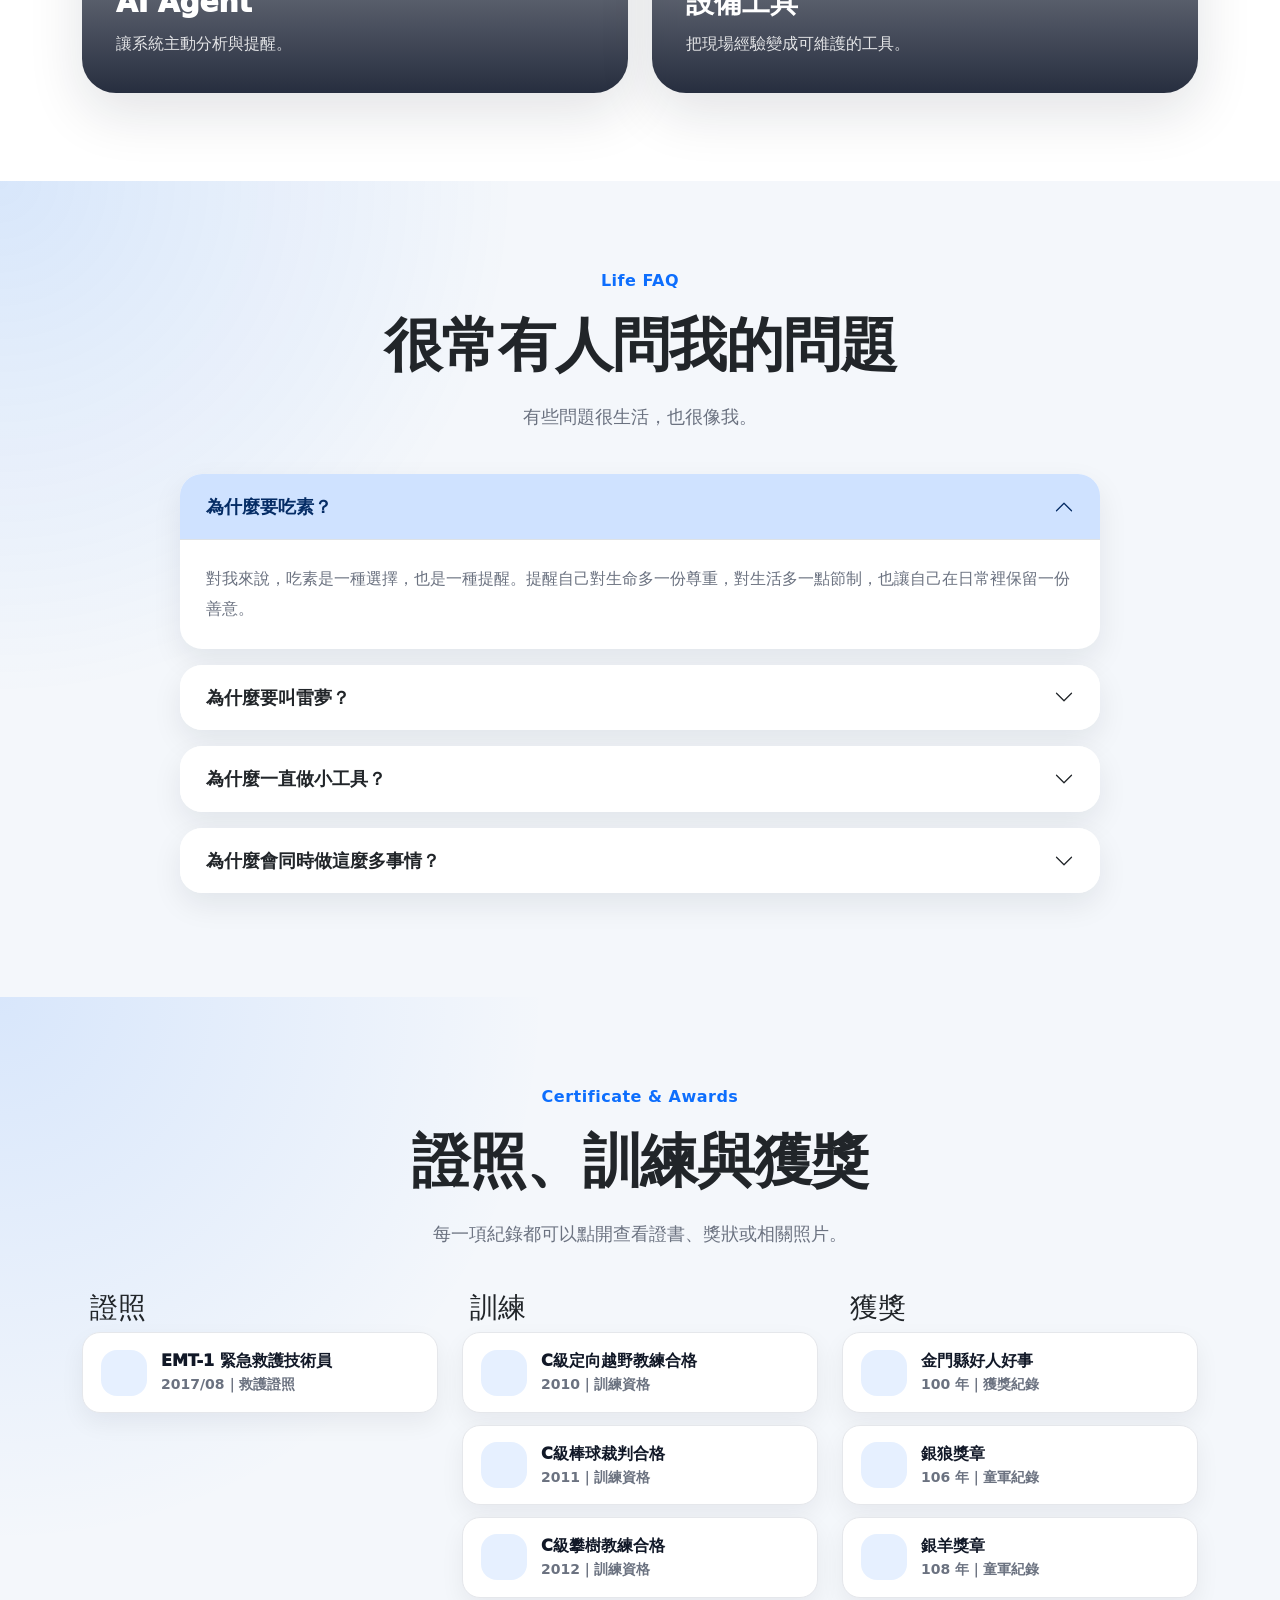
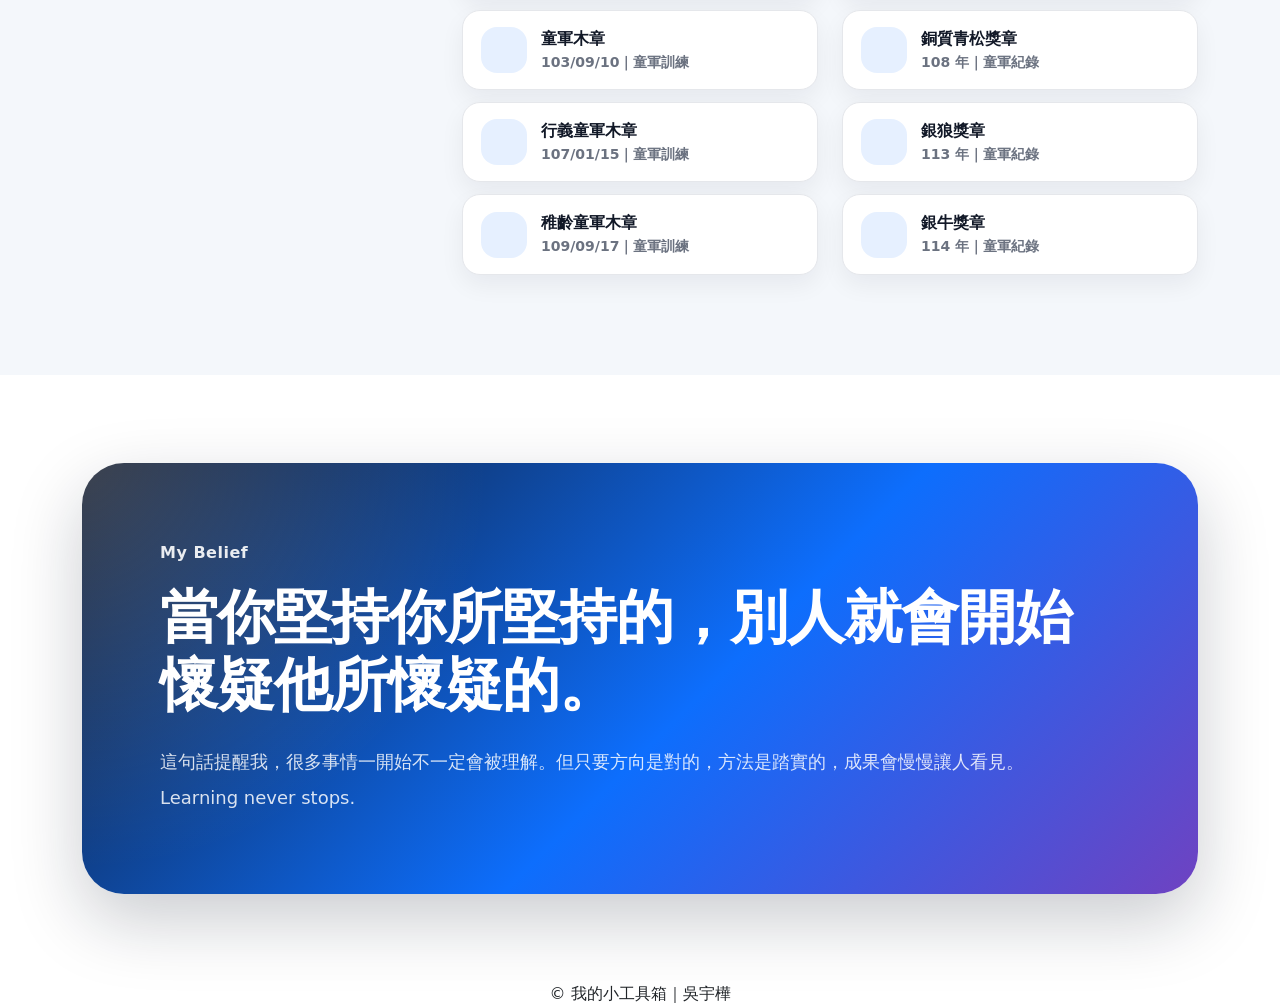
==== commit c608b5b6: "Update about.html" ====
--- a/about.html
+++ b/about.html
@@ -8,9 +8,22 @@
   <link href="https://cdn.jsdelivr.net/npm/bootstrap@5.3.8/dist/css/bootstrap.min.css" rel="stylesheet">
   <link href="https://cdnjs.cloudflare.com/ajax/libs/font-awesome/7.0.1/css/all.min.css" rel="stylesheet">
 
-  <link href="css/common.css" rel="stylesheet">
-  <link href="./css/about.css" rel="stylesheet">
-  <link href="./css/about/lifeJourney.css" rel="stylesheet">
+  <link rel="stylesheet" href="./about/css/common.css">
+  <link rel="stylesheet" href="./about/css/about.css">
+  
+  <link rel="stylesheet" href="./about/css/about/layout.css">
+  <link rel="stylesheet" href="./about/css/about/hero.css">
+  <link rel="stylesheet" href="./about/css/about/story.css">
+  <link rel="stylesheet" href="./about/css/about/stats.css">
+  <link rel="stylesheet" href="./about/css/about/timeline.css">
+  <link rel="stylesheet" href="./about/css/about/lifeJourney.css">
+  <link rel="stylesheet" href="./about/css/about/lifeMosaic.css">
+  <link rel="stylesheet" href="./about/css/about/works.css">
+  <link rel="stylesheet" href="./about/css/about/faq.css">
+  <link rel="stylesheet" href="./about/css/about/awards.css">
+  <link rel="stylesheet" href="./about/css/about/belief.css">
+  <link rel="stylesheet" href="./about/css/about/animations.css">
+  <link rel="stylesheet" href="./about/css/about/responsive.css">
 </head>
 
 <body data-page="about">
@@ -206,21 +219,23 @@
   </footer>
 
   <script src="https://cdn.jsdelivr.net/npm/bootstrap@5.3.8/dist/js/bootstrap.bundle.min.js"></script>
-  <script src="./data/about.js"></script>
-  <script src="./js/common.js"></script>
-
-  <script src="./js/about/dom.js"></script>
-  <script src="./js/about/hero.js"></script>
-  <script src="./js/about/story.js"></script>
-  <script src="./js/about/stats.js"></script>
-  <script src="./js/about/timeline.js"></script>
-  <script src="./js/about/lifeJourney.js"></script>
-  <script src="./js/about/lifeMosaic.js"></script>
-  <script src="./js/about/works.js"></script>
-  <script src="./js/about/faq.js"></script>
-  <script src="./js/about/awards.js"></script>
-  <script src="./js/about/belief.js"></script>
-  <script src="./js/about/animations.js"></script>
-  <script src="./js/about.js"></script>
+  <script src="./about/data/about.js"></script>
+  
+  <script src="./about/js/common.js"></script>
+  
+  <script src="./about/js/about/dom.js"></script>
+  <script src="./about/js/about/hero.js"></script>
+  <script src="./about/js/about/story.js"></script>
+  <script src="./about/js/about/stats.js"></script>
+  <script src="./about/js/about/timeline.js"></script>
+  <script src="./about/js/about/lifeJourney.js"></script>
+  <script src="./about/js/about/lifeMosaic.js"></script>
+  <script src="./about/js/about/works.js"></script>
+  <script src="./about/js/about/faq.js"></script>
+  <script src="./about/js/about/awards.js"></script>
+  <script src="./about/js/about/belief.js"></script>
+  <script src="./about/js/about/animations.js"></script>
+  
+  <script src="./about/js/about.js"></script>
 </body>
 </html>
--- a/about/css/about.css
+++ b/about/css/about.css
@@ -0,0 +1,12 @@
+@import url("about/layout.css");
+@import url("about/hero.css");
+@import url("about/story.css");
+@import url("about/stats.css");
+@import url("about/timeline.css");
+@import url("about/lifeMosaic.css");
+@import url("about/works.css");
+@import url("about/faq.css");
+@import url("about/awards.css");
+@import url("about/belief.css");
+@import url("about/animations.css");
+@import url("about/responsive.css");
--- a/about/css/about/layout.css
+++ b/about/css/about/layout.css
@@ -0,0 +1,45 @@
+.story-section,
+.stats-section,
+.timeline-section,
+.life-mosaic-section,
+.works-section,
+.faq-section,
+.award-section,
+.belief-section {
+  padding: 88px 0;
+}
+
+.section-label {
+  display: inline-block;
+  margin-bottom: 18px;
+  color: #0d6efd;
+  font-weight: 900;
+  letter-spacing: .5px;
+}
+
+.apple-header {
+  text-align: center;
+  margin-bottom: 44px;
+}
+
+.apple-header h2 {
+  font-size: clamp(34px, 5vw, 58px);
+  font-weight: 950;
+  line-height: 1.18;
+  letter-spacing: -1px;
+  margin-bottom: 24px;
+}
+
+.apple-header p {
+  font-size: 18px;
+  color: #6b7280;
+}
+
+.stats-section,
+.life-mosaic-section,
+.award-section,
+.faq-section {
+  background:
+    radial-gradient(circle at top left, rgba(13, 110, 253, .12), transparent 34%),
+    #f4f7fb;
+}
--- a/about/css/about/hero.css
+++ b/about/css/about/hero.css
@@ -0,0 +1,102 @@
+.about-hero {
+  min-height: 92vh;
+  display: flex;
+  align-items: center;
+  color: #ffffff;
+  background:
+    radial-gradient(circle at 15% 20%, rgba(255, 255, 255, .22), transparent 22%),
+    radial-gradient(circle at 85% 70%, rgba(32, 201, 151, .22), transparent 28%),
+    linear-gradient(135deg, #111827 0%, #0d6efd 52%, #6f42c1 100%);
+  overflow: hidden;
+  position: relative;
+}
+
+.about-hero::after {
+  content: "";
+  position: absolute;
+  right: -120px;
+  bottom: -120px;
+  width: 420px;
+  height: 420px;
+  border-radius: 50%;
+  background: rgba(255, 255, 255, .12);
+}
+
+.about-hero-content {
+  position: relative;
+  z-index: 2;
+}
+
+.hero-kicker {
+  display: inline-block;
+  padding: 10px 18px;
+  margin-bottom: 24px;
+  border-radius: 999px;
+  background: rgba(255, 255, 255, .15);
+  backdrop-filter: blur(12px);
+  font-weight: 800;
+}
+
+.about-hero h1 {
+  font-size: clamp(52px, 8vw, 112px);
+  line-height: 1.05;
+  font-weight: 950;
+  letter-spacing: -2px;
+  margin-bottom: 28px;
+}
+
+.about-hero h1 span {
+  color: #ffffff;
+}
+
+.about-hero p {
+  max-width: 860px;
+  font-size: clamp(20px, 2.4vw, 30px);
+  line-height: 1.7;
+  color: rgba(255, 255, 255, .88);
+  margin-bottom: 34px;
+}
+
+.hero-actions {
+  display: flex;
+  gap: 16px;
+  flex-wrap: wrap;
+}
+
+.hero-photo-card {
+  position: relative;
+  z-index: 2;
+  border-radius: 38px;
+  overflow: hidden;
+  box-shadow: 0 28px 70px rgba(15, 23, 42, .35);
+}
+
+.hero-photo-card img {
+  width: 100%;
+  height: 560px;
+  object-fit: cover;
+  display: block;
+}
+
+.hero-photo-caption {
+  position: absolute;
+  left: 22px;
+  right: 22px;
+  bottom: 22px;
+  padding: 18px 20px;
+  border-radius: 24px;
+  color: #ffffff;
+  background: rgba(15, 23, 42, .58);
+  backdrop-filter: blur(14px);
+}
+
+.hero-photo-caption span {
+  display: block;
+  font-size: 13px;
+  opacity: .75;
+  margin-bottom: 4px;
+}
+
+.hero-photo-caption strong {
+  font-size: 18px;
+}
--- a/about/css/about/story.css
+++ b/about/css/about/story.css
@@ -0,0 +1,32 @@
+.story-card {
+  padding: clamp(38px, 7vw, 78px);
+  border-radius: 42px;
+  box-shadow: 0 26px 70px rgba(15, 23, 42, .22);
+}
+
+.story-dark {
+  color: #ffffff;
+  background:
+    radial-gradient(circle at top left, rgba(255, 255, 255, .18), transparent 34%),
+    linear-gradient(135deg, #111827, #0d6efd 55%, #6f42c1);
+}
+
+.story-dark .section-label {
+  color: rgba(255, 255, 255, .9);
+}
+
+.story-card h2 {
+  font-size: clamp(34px, 5vw, 58px);
+  font-weight: 950;
+  line-height: 1.18;
+  letter-spacing: -1px;
+  margin-bottom: 24px;
+}
+
+.story-card p {
+  max-width: 900px;
+  font-size: 18px;
+  line-height: 2;
+  color: rgba(255, 255, 255, .84);
+  margin-bottom: 0;
+}
--- a/about/css/about/stats.css
+++ b/about/css/about/stats.css
@@ -0,0 +1,42 @@
+.stats-grid {
+  display: grid;
+  grid-template-columns: repeat(4, 1fr);
+  gap: 20px;
+}
+
+.stat-card {
+  min-height: 230px;
+  padding: 30px;
+  border-radius: 28px;
+  background: #ffffff;
+  box-shadow: 0 16px 42px rgba(15, 23, 42, .08);
+  text-align: left;
+}
+
+.stat-card i {
+  font-size: 34px;
+  color: #0d6efd;
+  margin-bottom: 18px;
+}
+
+.stat-card strong {
+  display: block;
+  font-size: 30px;
+  line-height: 1.25;
+  font-weight: 950;
+  margin-bottom: 12px;
+}
+
+.stat-label {
+  display: block;
+  color: #111827;
+  font-weight: 900;
+  margin-bottom: 8px;
+}
+
+.stat-note {
+  color: #6b7280;
+  font-weight: 700;
+  line-height: 1.8;
+  margin-bottom: 0;
+}
--- a/about/css/about/timeline.css
+++ b/about/css/about/timeline.css
@@ -0,0 +1,260 @@
+.timeline-section {
+  background: #ffffff;
+}
+
+.timeline-legend {
+  display: flex;
+  flex-wrap: wrap;
+  justify-content: center;
+  gap: 12px;
+  margin-bottom: 22px;
+}
+
+.timeline-legend span {
+  display: inline-flex;
+  align-items: center;
+  gap: 8px;
+  padding: 8px 14px;
+  border-radius: 999px;
+  background: #ffffff;
+  box-shadow: 0 8px 22px rgba(15, 23, 42, .08);
+  font-weight: 800;
+  color: #4b5563;
+}
+
+.timeline-legend i {
+  width: 12px;
+  height: 12px;
+  border-radius: 50%;
+}
+
+.timeline-panel {
+  width: 100%;
+  max-width: 100%;
+  overflow: hidden;
+  padding: 28px;
+  border-radius: 34px;
+  background: #f8fafc;
+  border: 1px solid #e5e7eb;
+  box-shadow: 0 20px 55px rgba(15, 23, 42, .08);
+}
+
+.timeline-head,
+.timeline-years {
+  display: none;
+}
+
+.timeline-rows {
+  display: grid;
+  grid-template-columns: 1fr;
+  gap: 18px;
+}
+
+.timeline-row {
+  display: grid;
+  grid-template-columns: 230px minmax(0, 1fr);
+  gap: 18px;
+  align-items: start;
+  padding: 20px;
+  border-radius: 26px;
+  background: #ffffff;
+  box-shadow: 0 12px 32px rgba(15, 23, 42, .07);
+}
+
+.timeline-label {
+  color: #111827;
+  font-size: 16px;
+  font-weight: 950;
+  line-height: 1.5;
+  text-align: right;
+}
+
+.timeline-body {
+  min-width: 0;
+}
+
+.timeline-row-years {
+  position: relative;
+  height: 24px;
+  margin-bottom: 8px;
+}
+
+.timeline-row-year-mark {
+  position: absolute;
+  top: 0;
+  transform: translateX(-50%);
+  color: #6b7280;
+  font-size: 12px;
+  font-weight: 900;
+  white-space: nowrap;
+}
+
+.timeline-track {
+  position: relative;
+  width: 100%;
+  min-height: 52px;
+  border-radius: 24px;
+  background:
+    repeating-linear-gradient(
+      to right,
+      rgba(13, 110, 253, .08) 0,
+      rgba(13, 110, 253, .08) 1px,
+      transparent 1px,
+      transparent 10%
+    ),
+    #f1f5f9;
+  border: 1px solid #e5e7eb;
+  overflow: hidden;
+}
+
+.timeline-bar {
+  position: absolute;
+  height: 30px;
+  border: 0;
+  border-radius: 999px;
+  color: #ffffff;
+  font-size: 12px;
+  font-weight: 900;
+  white-space: nowrap;
+  overflow: hidden;
+  text-overflow: ellipsis;
+  padding: 0 12px;
+  box-shadow: 0 8px 20px rgba(15, 23, 42, .18);
+  transform-origin: left;
+  animation: growBar .9s ease both;
+  opacity: .82;
+  cursor: pointer;
+  transition: opacity .2s ease, transform .2s ease, box-shadow .2s ease;
+}
+
+.timeline-bar:hover,
+.timeline-bar.is-active {
+  opacity: 1;
+  transform: translateY(-1px);
+  box-shadow: 0 12px 28px rgba(15, 23, 42, .25);
+}
+
+.timeline-bar.is-active {
+  outline: 4px solid rgba(13, 110, 253, .18);
+}
+
+.timeline-single-detail {
+  margin-top: 8px;
+}
+
+.timeline-feature-card {
+  padding: clamp(26px, 4vw, 42px);
+  border-radius: 30px;
+  background: #ffffff;
+  border-left: 8px solid #0d6efd;
+  box-shadow: 0 18px 48px rgba(15, 23, 42, .12);
+}
+
+.timeline-feature-period {
+  display: inline-block;
+  margin-bottom: 14px;
+  color: #0d6efd;
+  font-weight: 950;
+  letter-spacing: .4px;
+}
+
+.timeline-feature-card h3 {
+  font-size: clamp(28px, 4vw, 46px);
+  font-weight: 950;
+  letter-spacing: -1px;
+  margin-bottom: 18px;
+  color: #111827;
+}
+
+.timeline-feature-card p {
+  color: #4b5563;
+  font-size: 17px;
+  line-height: 1.9;
+}
+
+.timeline-feature-link {
+  color: #0d6efd;
+  font-weight: 900;
+  text-decoration: none;
+}
+
+.timeline-feature-link:hover {
+  text-decoration: underline;
+}
+
+.timeline-highlights {
+  margin: 12px 0 0;
+  padding-left: 20px;
+}
+
+.timeline-highlights li {
+  color: #4b5563;
+  line-height: 1.8;
+  font-weight: 700;
+}
+
+.timeline-image-grid {
+  display: grid;
+  grid-template-columns: repeat(2, 1fr);
+  gap: 12px;
+  margin-top: 16px;
+}
+
+.timeline-image-card {
+  margin: 0;
+  border-radius: 18px;
+  overflow: hidden;
+  background: #f8fafc;
+  border: 1px solid #e5e7eb;
+}
+
+.timeline-image-card img {
+  width: 100%;
+  height: 180px;
+  object-fit: cover;
+  display: block;
+}
+
+.timeline-image-card figcaption {
+  padding: 10px 12px;
+  color: #6b7280;
+  font-size: 13px;
+  font-weight: 700;
+  line-height: 1.6;
+}
+
+.timeline-row-detail {
+  margin-top: 16px;
+}
+
+.timeline-row-detail:empty {
+  display: none;
+}
+
+@media (max-width: 992px) {
+  .timeline-row {
+    grid-template-columns: 1fr;
+  }
+
+  .timeline-label {
+    text-align: left;
+  }
+}
+
+@media (max-width: 576px) {
+  .timeline-panel {
+    padding: 18px;
+  }
+
+  .timeline-row {
+    padding: 16px;
+  }
+
+  .timeline-row-year-mark {
+    font-size: 10px;
+  }
+
+  .timeline-image-grid {
+    grid-template-columns: 1fr;
+  }
+}
--- a/about/css/about/lifeJourney.css
+++ b/about/css/about/lifeJourney.css
@@ -0,0 +1,177 @@
+.life-journey-section {
+  padding: 88px 0;
+  background: #ffffff;
+}
+
+.life-journey-panel {
+  padding: 28px;
+  border-radius: 34px;
+  background:
+    radial-gradient(circle at top left, rgba(13, 110, 253, .12), transparent 34%),
+    #f8fafc;
+  border: 1px solid #e5e7eb;
+  box-shadow: 0 20px 55px rgba(15, 23, 42, .08);
+}
+
+.life-journey-chart-wrap {
+  width: 100%;
+  overflow-x: auto;
+  padding-bottom: 10px;
+}
+
+.life-journey-svg {
+  width: 100%;
+  min-width: 920px;
+  height: 520px;
+  display: block;
+}
+
+.life-journey-bg {
+  fill: #ffffff;
+}
+
+.life-journey-grid-line,
+.life-journey-year-line {
+  stroke: #e5e7eb;
+  stroke-width: 1;
+}
+
+.life-journey-year-line {
+  stroke-dasharray: 5 8;
+}
+
+.life-journey-zero-line {
+  stroke: #94a3b8;
+  stroke-width: 2;
+}
+
+.life-journey-score-label,
+.life-journey-year-label {
+  fill: #6b7280;
+  font-size: 13px;
+  font-weight: 800;
+}
+
+.life-journey-area {
+  fill: url(#lifeJourneyAreaGradient);
+}
+
+.life-journey-line {
+  fill: none;
+  stroke: url(#lifeJourneyLineGradient);
+  stroke-width: 6;
+  stroke-linecap: round;
+  stroke-linejoin: round;
+}
+
+.life-journey-point-wrap {
+  cursor: pointer;
+}
+
+.life-journey-point {
+  fill: #ffffff;
+  stroke-width: 5;
+  transition: r .2s ease, filter .2s ease;
+}
+
+.life-journey-point.is-positive {
+  stroke: #0d6efd;
+}
+
+.life-journey-point.is-negative {
+  stroke: #dc3545;
+}
+
+.life-journey-point-hit {
+  fill: transparent;
+}
+
+.life-journey-point-wrap:hover .life-journey-point {
+  r: 12;
+  filter: drop-shadow(0 8px 16px rgba(15, 23, 42, .22));
+}
+
+.life-journey-card {
+  margin-top: 20px;
+}
+
+.life-journey-card-inner {
+  padding: clamp(24px, 4vw, 40px);
+  border-radius: 30px;
+  background: #ffffff;
+  box-shadow: 0 16px 42px rgba(15, 23, 42, .08);
+  border-left: 8px solid #0d6efd;
+}
+
+.life-journey-card-head {
+  display: flex;
+  align-items: center;
+  justify-content: space-between;
+  gap: 16px;
+  margin-bottom: 14px;
+}
+
+.life-journey-year {
+  color: #0d6efd;
+  font-size: 18px;
+  font-weight: 950;
+}
+
+.life-journey-score {
+  display: inline-flex;
+  align-items: center;
+  justify-content: center;
+  min-width: 48px;
+  height: 36px;
+  padding: 0 12px;
+  border-radius: 999px;
+  color: #ffffff;
+  font-weight: 950;
+}
+
+.life-journey-score.is-positive {
+  background: #0d6efd;
+}
+
+.life-journey-score.is-negative {
+  background: #dc3545;
+}
+
+.life-journey-card h3 {
+  color: #111827;
+  font-size: clamp(26px, 4vw, 42px);
+  font-weight: 950;
+  letter-spacing: -1px;
+  margin-bottom: 14px;
+}
+
+.life-journey-card p {
+  color: #4b5563;
+  font-size: 17px;
+  line-height: 1.9;
+  margin-bottom: 0;
+}
+
+.life-journey-empty {
+  padding: 28px;
+  border-radius: 24px;
+  color: #94a3b8;
+  background: #ffffff;
+  font-weight: 800;
+  text-align: center;
+}
+
+@media (max-width: 576px) {
+  .life-journey-section {
+    padding: 58px 0;
+  }
+
+  .life-journey-panel {
+    padding: 18px;
+  }
+
+  .life-journey-svg {
+    min-width: 820px;
+    height: 480px;
+  }
+}
--- a/about/css/about/lifeMosaic.css
+++ b/about/css/about/lifeMosaic.css
@@ -0,0 +1,59 @@
+.life-mosaic {
+  display: flex;
+  flex-wrap: wrap;
+  gap: 18px;
+}
+
+.mosaic-card {
+  position: relative;
+  min-height: 260px;
+  flex-grow: 1;
+  border-radius: 32px;
+  overflow: hidden;
+  box-shadow: 0 18px 45px rgba(15, 23, 42, .16);
+}
+
+.mosaic-card img {
+  width: 100%;
+  height: 100%;
+  object-fit: cover;
+  position: absolute;
+  inset: 0;
+  transition: transform .45s ease;
+}
+
+.mosaic-card:hover img {
+  transform: scale(1.08);
+}
+
+.mosaic-overlay {
+  position: absolute;
+  inset: 0;
+  padding: 28px;
+  color: #ffffff;
+  background: linear-gradient(to top, rgba(15, 23, 42, .86), rgba(15, 23, 42, .12));
+  display: flex;
+  flex-direction: column;
+  justify-content: flex-end;
+}
+
+.mosaic-overlay i {
+  font-size: 34px;
+  margin-bottom: 14px;
+}
+
+.mosaic-overlay h3 {
+  font-weight: 900;
+  margin-bottom: 8px;
+}
+
+.mosaic-overlay p {
+  color: rgba(255, 255, 255, .84);
+  line-height: 1.7;
+  margin-bottom: 8px;
+}
+
+.mosaic-overlay span {
+  font-weight: 950;
+  opacity: .9;
+}
--- a/about/css/about/works.css
+++ b/about/css/about/works.css
@@ -0,0 +1,52 @@
+.works-section {
+  background: #ffffff;
+}
+
+.work-showcase {
+  display: grid;
+  grid-template-columns: repeat(2, 1fr);
+  gap: 24px;
+}
+
+.work-card {
+  position: relative;
+  min-height: 340px;
+  border-radius: 34px;
+  overflow: hidden;
+  box-shadow: 0 20px 55px rgba(15, 23, 42, .12);
+}
+
+.work-card img {
+  position: absolute;
+  inset: 0;
+  width: 100%;
+  height: 100%;
+  object-fit: cover;
+}
+
+.work-content {
+  position: absolute;
+  inset: 0;
+  padding: 34px;
+  color: #ffffff;
+  background: linear-gradient(to top, rgba(15, 23, 42, .9), rgba(15, 23, 42, .15));
+  display: flex;
+  flex-direction: column;
+  justify-content: flex-end;
+}
+
+.work-content i {
+  font-size: 38px;
+  margin-bottom: 18px;
+}
+
+.work-content h3 {
+  font-weight: 950;
+  margin-bottom: 10px;
+}
+
+.work-content p {
+  color: rgba(255, 255, 255, .86);
+  line-height: 1.8;
+  margin-bottom: 0;
+}
--- a/about/css/about/faq.css
+++ b/about/css/about/faq.css
@@ -0,0 +1,24 @@
+.faq-accordion {
+  max-width: 920px;
+  margin: 0 auto;
+}
+
+.faq-accordion .accordion-item {
+  border: 0;
+  margin-bottom: 16px;
+  border-radius: 22px;
+  overflow: hidden;
+  box-shadow: 0 12px 30px rgba(15, 23, 42, .08);
+}
+
+.faq-accordion .accordion-button {
+  padding: 22px 26px;
+  font-weight: 900;
+  font-size: 18px;
+}
+
+.faq-accordion .accordion-body {
+  color: #6b7280;
+  line-height: 1.9;
+  padding: 24px 26px;
+}
--- a/about/css/about/awards.css
+++ b/about/css/about/awards.css
@@ -0,0 +1,232 @@
+.award-category-grid {
+  display: grid;
+  grid-template-columns: repeat(3, 1fr);
+  gap: 24px;
+}
+
+.award-section .detail-card {
+  height: 100%;
+}
+
+.award-section .detail-card ul {
+  list-style: none;
+  padding-left: 0;
+  margin-bottom: 0;
+}
+
+.award-list-item {
+  margin-bottom: 12px;
+}
+
+.award-empty-text {
+  color: #94a3b8;
+  font-weight: 800;
+  padding: 12px 0;
+}
+
+.award-item-button {
+  width: 100%;
+  display: grid;
+  grid-template-columns: 46px minmax(0, 1fr) 24px;
+  gap: 14px;
+  align-items: center;
+  padding: 16px 18px;
+  border: 1px solid #e5e7eb;
+  border-radius: 18px;
+  background: #ffffff;
+  text-align: left;
+  box-shadow: 0 10px 24px rgba(15, 23, 42, .06);
+  transition: transform .2s ease, box-shadow .2s ease, border-color .2s ease;
+}
+
+.award-item-button:hover {
+  transform: translateY(-2px);
+  border-color: rgba(13, 110, 253, .35);
+  box-shadow: 0 16px 34px rgba(15, 23, 42, .12);
+}
+
+.award-item-icon {
+  width: 46px;
+  height: 46px;
+  border-radius: 16px;
+  display: inline-flex;
+  align-items: center;
+  justify-content: center;
+  color: #0d6efd;
+  background: rgba(13, 110, 253, .1);
+  font-size: 20px;
+}
+
+.award-item-content {
+  min-width: 0;
+}
+
+.award-item-content strong {
+  display: block;
+  color: #111827;
+  font-size: 16px;
+  font-weight: 950;
+  line-height: 1.5;
+}
+
+.award-item-content small {
+  display: block;
+  color: #6b7280;
+  font-weight: 700;
+  line-height: 1.6;
+}
+
+.award-item-arrow {
+  color: #9ca3af;
+  font-size: 14px;
+}
+
+.award-modal-content {
+  border: 0;
+  border-radius: 28px;
+  overflow: hidden;
+  box-shadow: 0 30px 80px rgba(15, 23, 42, .25);
+}
+
+.award-modal-content .modal-header {
+  padding: 24px 28px;
+  border-bottom: 1px solid #e5e7eb;
+}
+
+.award-modal-content .modal-body {
+  padding: 26px 28px 30px;
+}
+
+.award-modal-kicker {
+  display: inline-block;
+  margin-bottom: 6px;
+  color: #0d6efd;
+  font-size: 13px;
+  font-weight: 950;
+  letter-spacing: .5px;
+}
+
+.award-modal-content .modal-title {
+  color: #111827;
+  font-size: 26px;
+  font-weight: 950;
+  line-height: 1.35;
+}
+
+.award-modal-subtitle {
+  color: #4b5563;
+  font-size: 17px;
+  font-weight: 800;
+  line-height: 1.8;
+  margin-bottom: 10px;
+}
+
+.award-modal-desc {
+  color: #6b7280;
+  line-height: 1.9;
+  margin-bottom: 18px;
+}
+
+.award-modal-image-wrap {
+  margin-top: 18px;
+}
+
+.award-modal-image-card {
+  margin: 0;
+  border-radius: 22px;
+  overflow: hidden;
+  border: 1px solid #e5e7eb;
+  background: #f8fafc;
+}
+
+.award-modal-image-card img {
+  width: 100%;
+  max-height: 520px;
+  object-fit: contain;
+  display: block;
+  background: #f8fafc;
+}
+
+.award-modal-image-card figcaption {
+  padding: 12px 16px;
+  color: #6b7280;
+  font-size: 14px;
+  font-weight: 700;
+  line-height: 1.6;
+}
+
+.award-empty-image {
+  min-height: 220px;
+  border-radius: 22px;
+  border: 2px dashed #cbd5e1;
+  background: #f8fafc;
+  color: #94a3b8;
+  display: flex;
+  flex-direction: column;
+  align-items: center;
+  justify-content: center;
+  gap: 12px;
+  font-weight: 800;
+}
+
+.award-empty-image i {
+  font-size: 42px;
+}
+
+.award-modal-meta {
+  list-style: none;
+  padding-left: 0;
+  margin: 18px 0 0;
+  display: grid;
+  gap: 10px;
+}
+
+.award-modal-meta li {
+  display: grid;
+  grid-template-columns: 80px minmax(0, 1fr);
+  gap: 12px;
+  padding: 12px 14px;
+  border-radius: 14px;
+  background: #f8fafc;
+}
+
+.award-modal-meta strong {
+  color: #111827;
+  font-weight: 950;
+}
+
+.award-modal-meta span {
+  color: #6b7280;
+  font-weight: 700;
+}
+
+@media (max-width: 992px) {
+  .award-category-grid {
+    grid-template-columns: 1fr;
+  }
+}
+
+@media (max-width: 576px) {
+  .award-item-button {
+    grid-template-columns: 42px minmax(0, 1fr) 20px;
+    padding: 14px;
+  }
+
+  .award-item-icon {
+    width: 42px;
+    height: 42px;
+  }
+
+  .award-modal-content .modal-header,
+  .award-modal-content .modal-body {
+    padding: 20px;
+  }
+
+  .award-modal-content .modal-title {
+    font-size: 22px;
+  }
+
+  .award-modal-meta li {
+    grid-template-columns: 1fr;
+  }
+}
--- a/about/css/about/belief.css
+++ b/about/css/about/belief.css
@@ -0,0 +1,29 @@
+.belief-card {
+  padding: clamp(38px, 7vw, 78px);
+  border-radius: 42px;
+  box-shadow: 0 26px 70px rgba(15, 23, 42, .22);
+  color: #ffffff;
+  background:
+    radial-gradient(circle at top left, rgba(255, 255, 255, .18), transparent 34%),
+    linear-gradient(135deg, #111827, #0d6efd 55%, #6f42c1);
+}
+
+.belief-card .section-label {
+  color: rgba(255, 255, 255, .9);
+}
+
+.belief-card h2 {
+  font-size: clamp(34px, 5vw, 58px);
+  font-weight: 950;
+  line-height: 1.18;
+  letter-spacing: -1px;
+  margin-bottom: 24px;
+}
+
+.belief-card p {
+  max-width: 900px;
+  font-size: 18px;
+  line-height: 2;
+  color: rgba(255, 255, 255, .84);
+  margin-bottom: 0;
+}
--- a/about/css/about/animations.css
+++ b/about/css/about/animations.css
@@ -0,0 +1,20 @@
+.story-animate {
+  opacity: 0;
+  transform: translateY(28px);
+  transition: opacity .7s ease, transform .7s ease;
+}
+
+.story-animate.is-visible {
+  opacity: 1;
+  transform: translateY(0);
+}
+
+@keyframes growBar {
+  from {
+    transform: scaleX(0);
+  }
+
+  to {
+    transform: scaleX(1);
+  }
+}
--- a/about/css/about/responsive.css
+++ b/about/css/about/responsive.css
@@ -0,0 +1,79 @@
+@media (max-width: 992px) {
+  .stats-grid,
+  .work-showcase {
+    grid-template-columns: repeat(2, 1fr);
+  }
+
+  .hero-photo-card img {
+    height: 460px;
+  }
+
+  .timeline-head,
+  .timeline-row {
+    grid-template-columns: 1fr;
+  }
+
+  .timeline-head-title,
+  .timeline-label {
+    text-align: left;
+  }
+}
+
+@media (max-width: 576px) {
+  .about-hero {
+    min-height: auto;
+    padding: 84px 0;
+  }
+
+  .hero-actions .btn {
+    width: 100%;
+  }
+
+  .story-section,
+  .stats-section,
+  .timeline-section,
+  .life-mosaic-section,
+  .works-section,
+  .faq-section,
+  .award-section,
+  .belief-section {
+    padding: 58px 0;
+  }
+
+  .stats-grid,
+  .work-showcase {
+    grid-template-columns: 1fr;
+  }
+
+  .stat-card {
+    min-height: auto;
+  }
+
+  .timeline-panel {
+    padding: 18px;
+  }
+
+  .timeline-year-mark {
+    font-size: 10px;
+  }
+
+  .timeline-row {
+    padding: 16px;
+  }
+
+  .detail-card {
+    padding: 18px 20px;
+  }
+
+  .detail-card h3 {
+    font-size: 18px;
+  }
+
+  .mosaic-card {
+    flex-basis: 100% !important;
+  }
+
+  .hero-photo-card img {
+    height: 380px;
+  }
+}
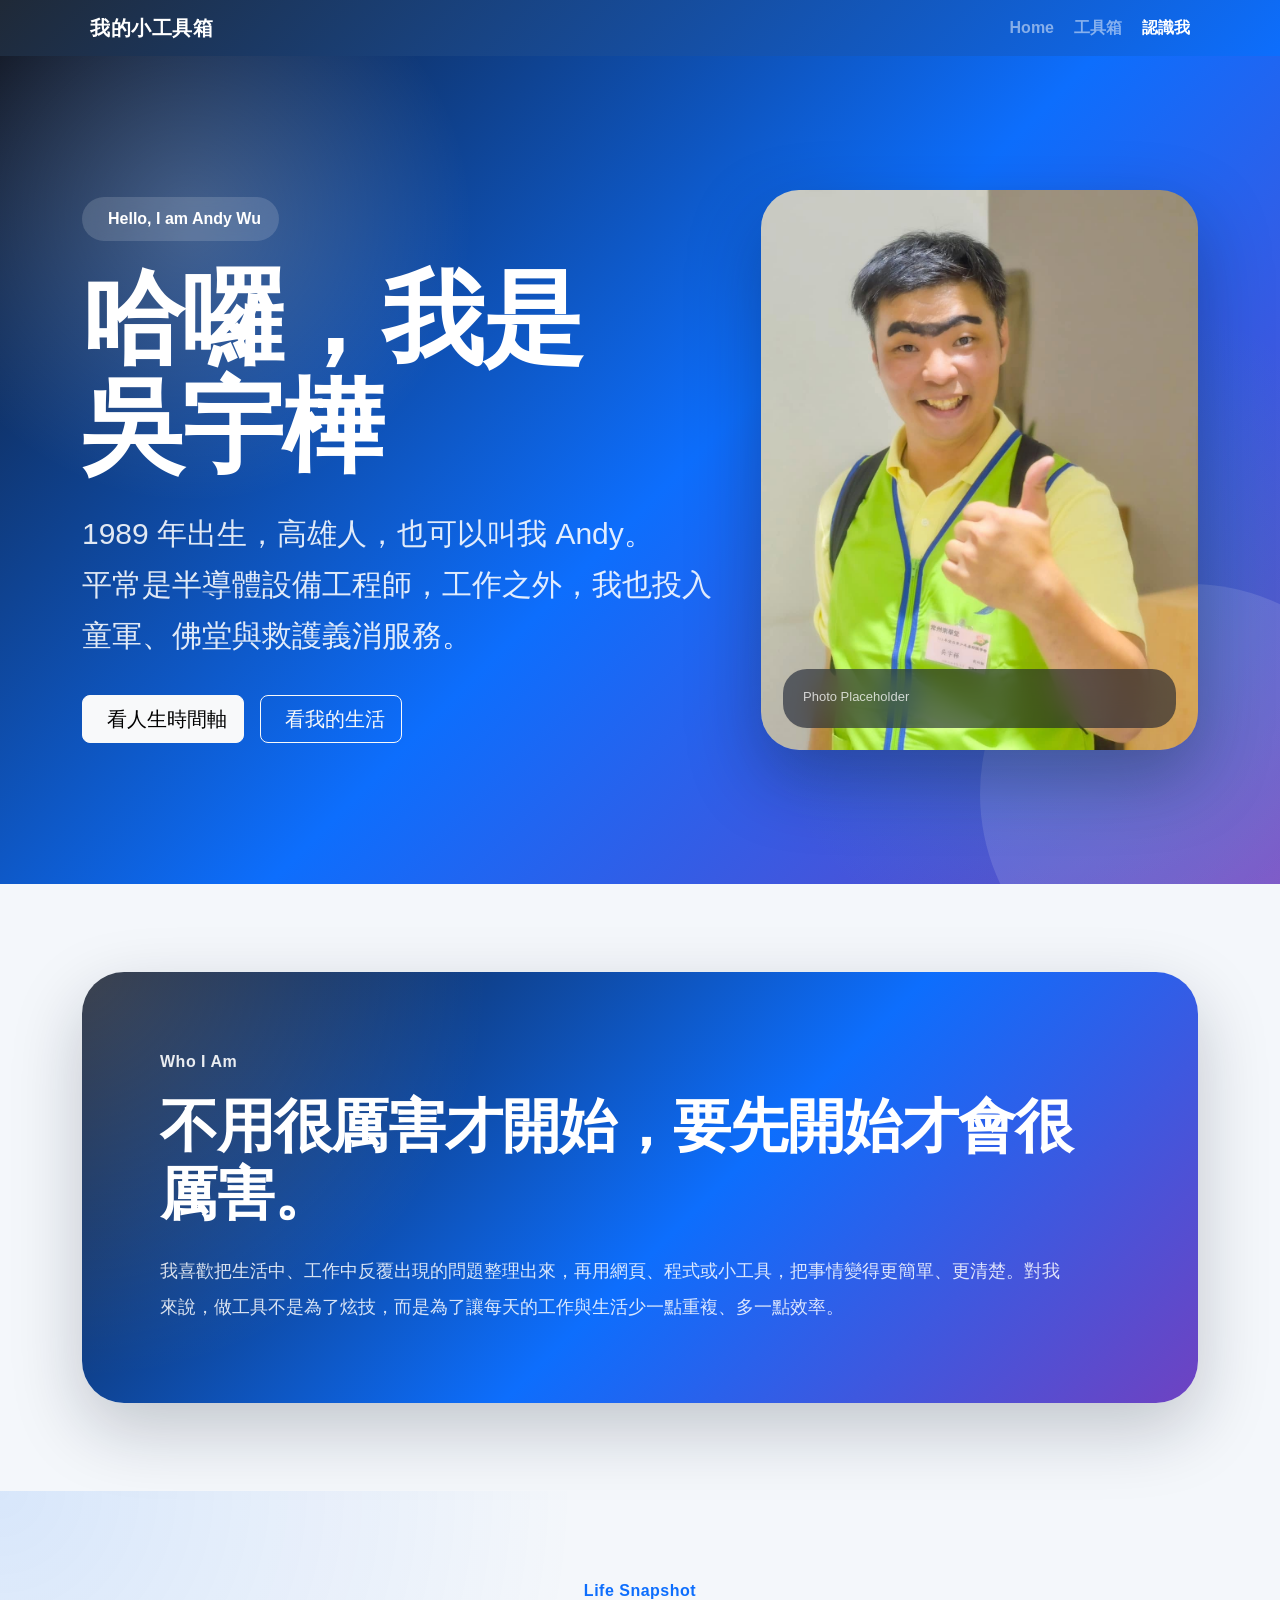
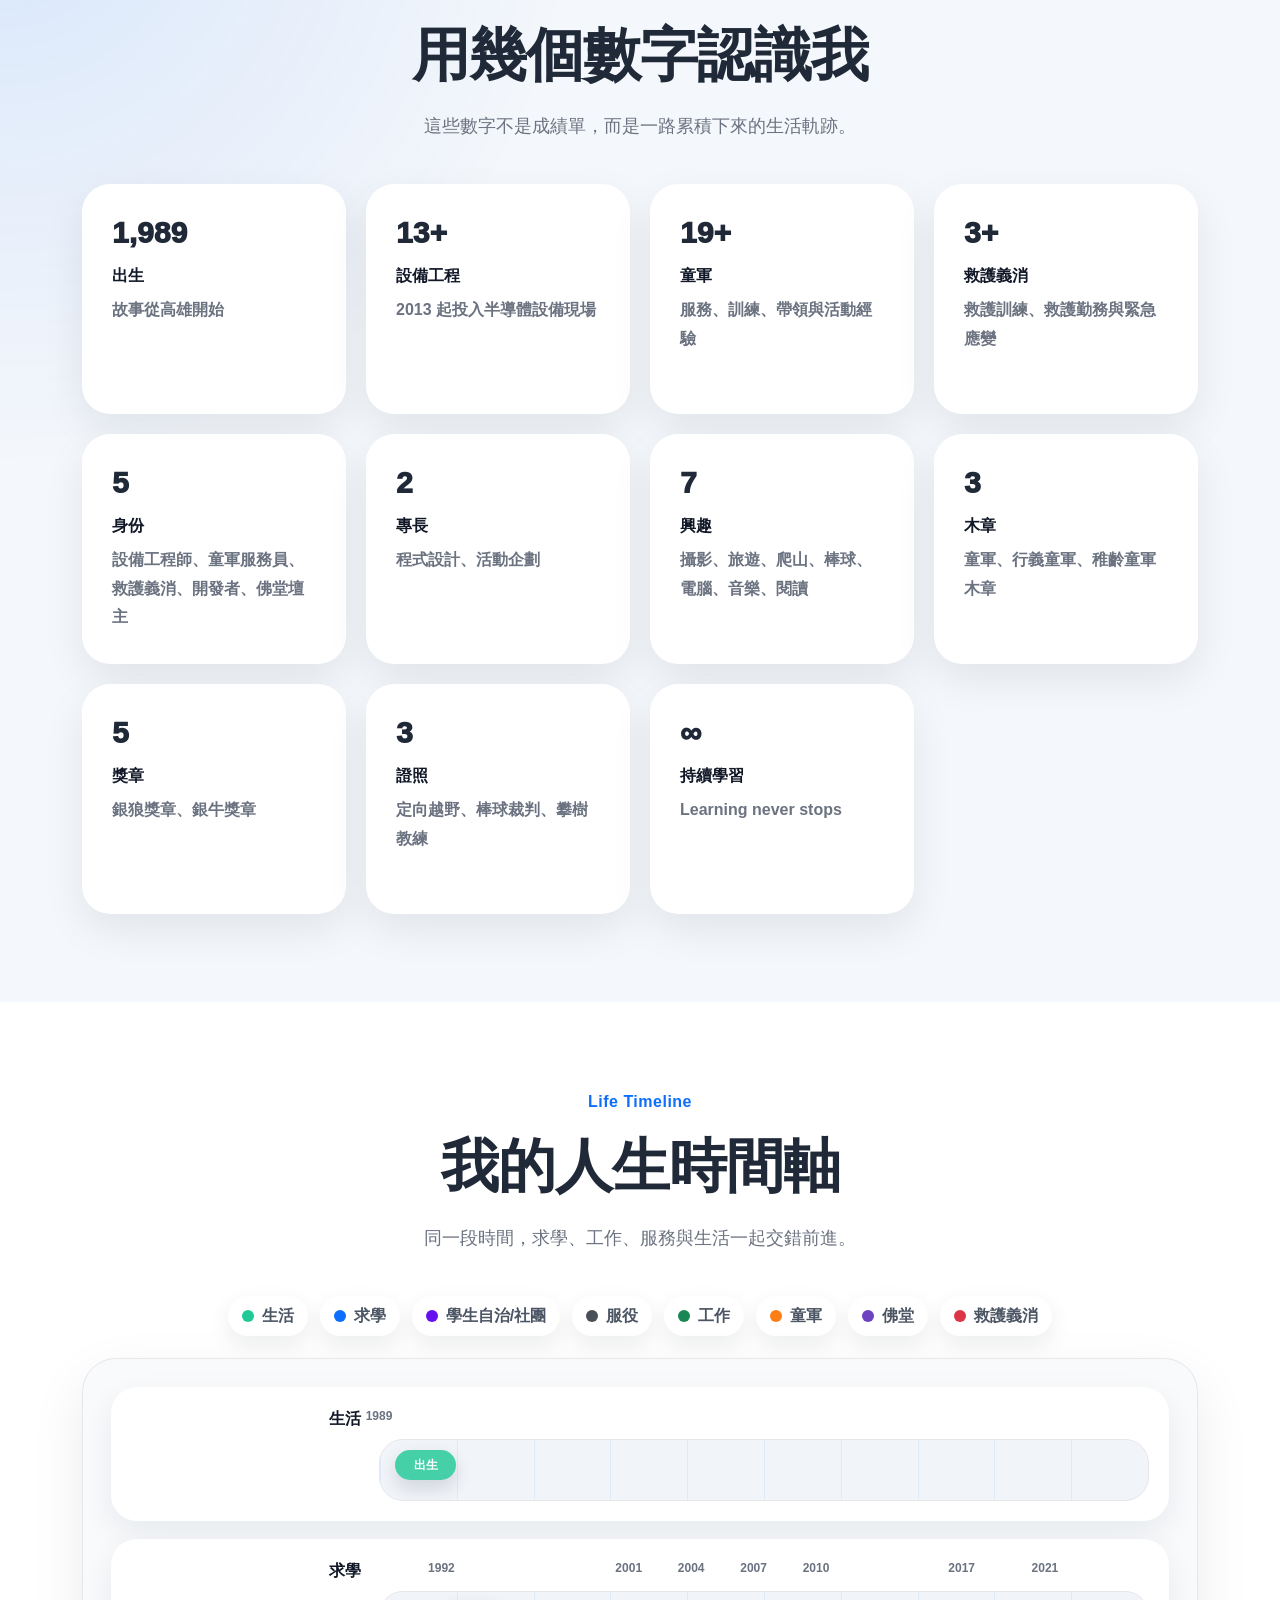
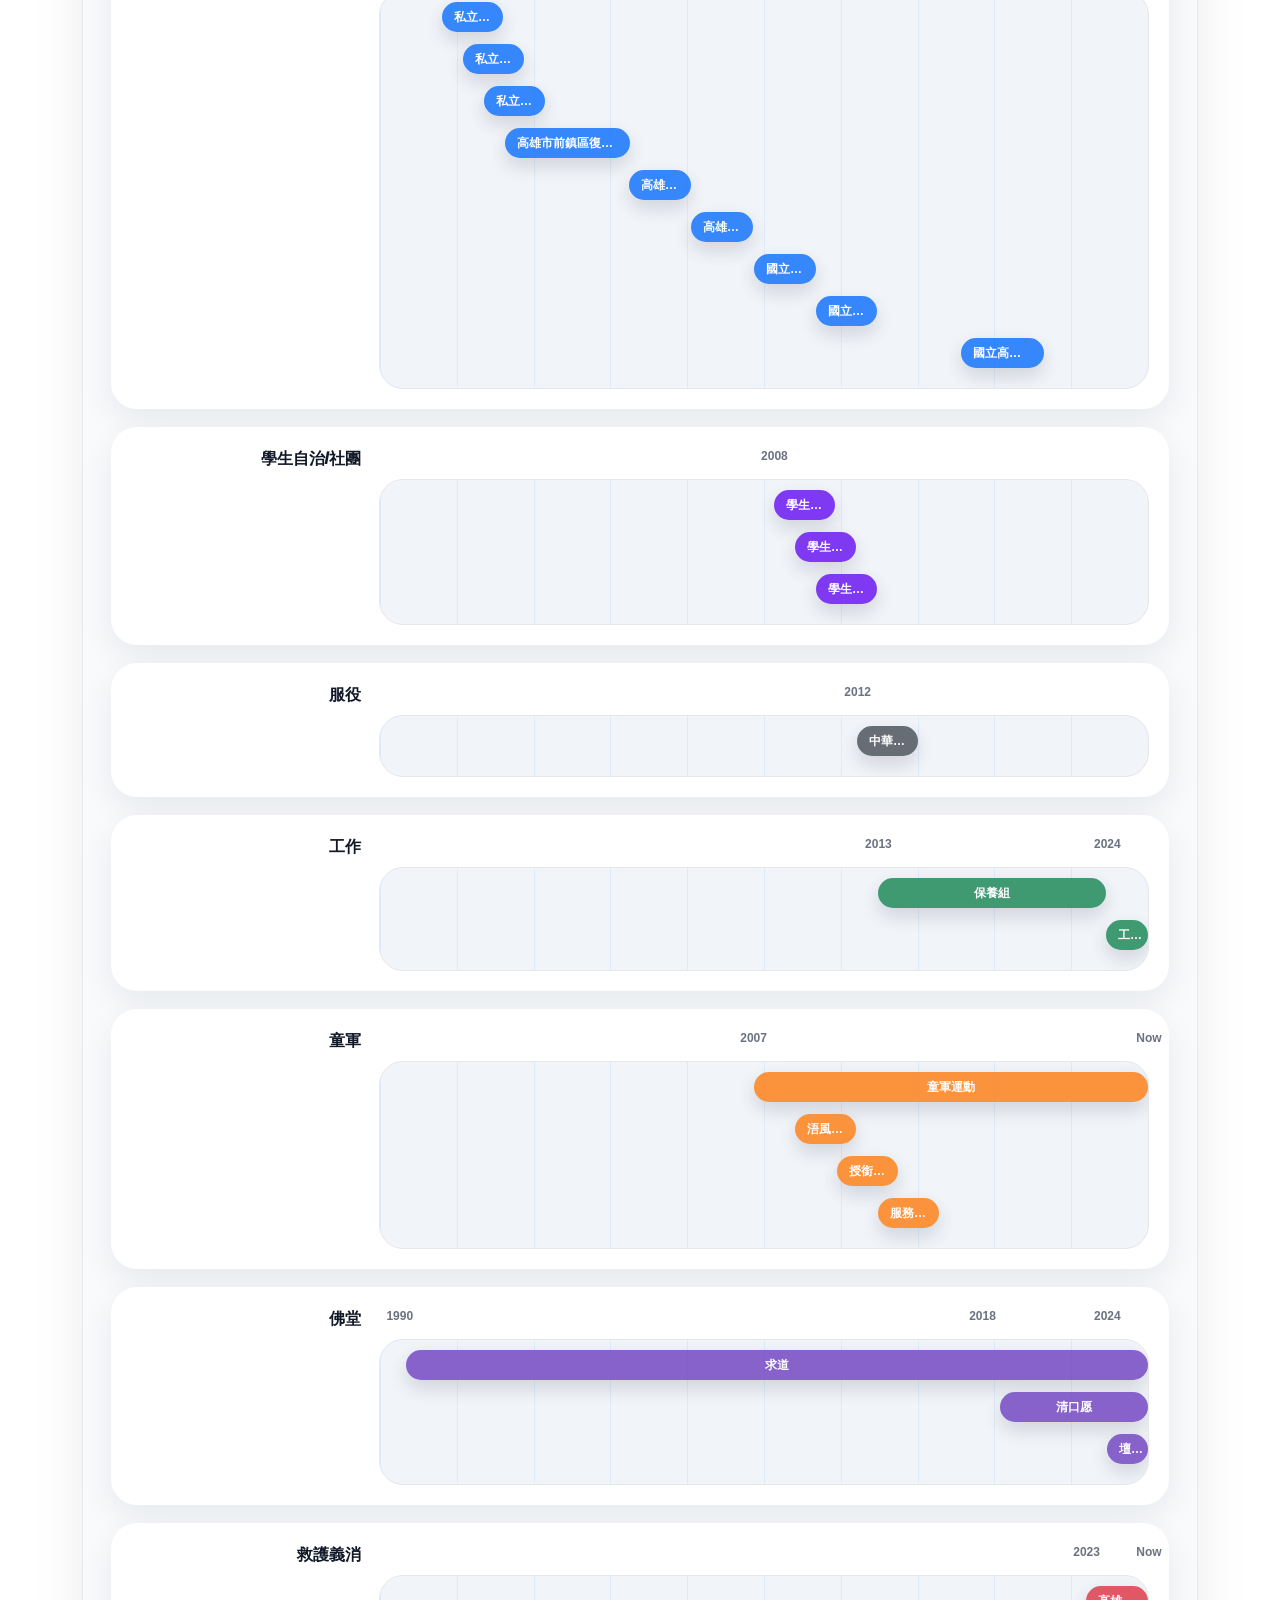
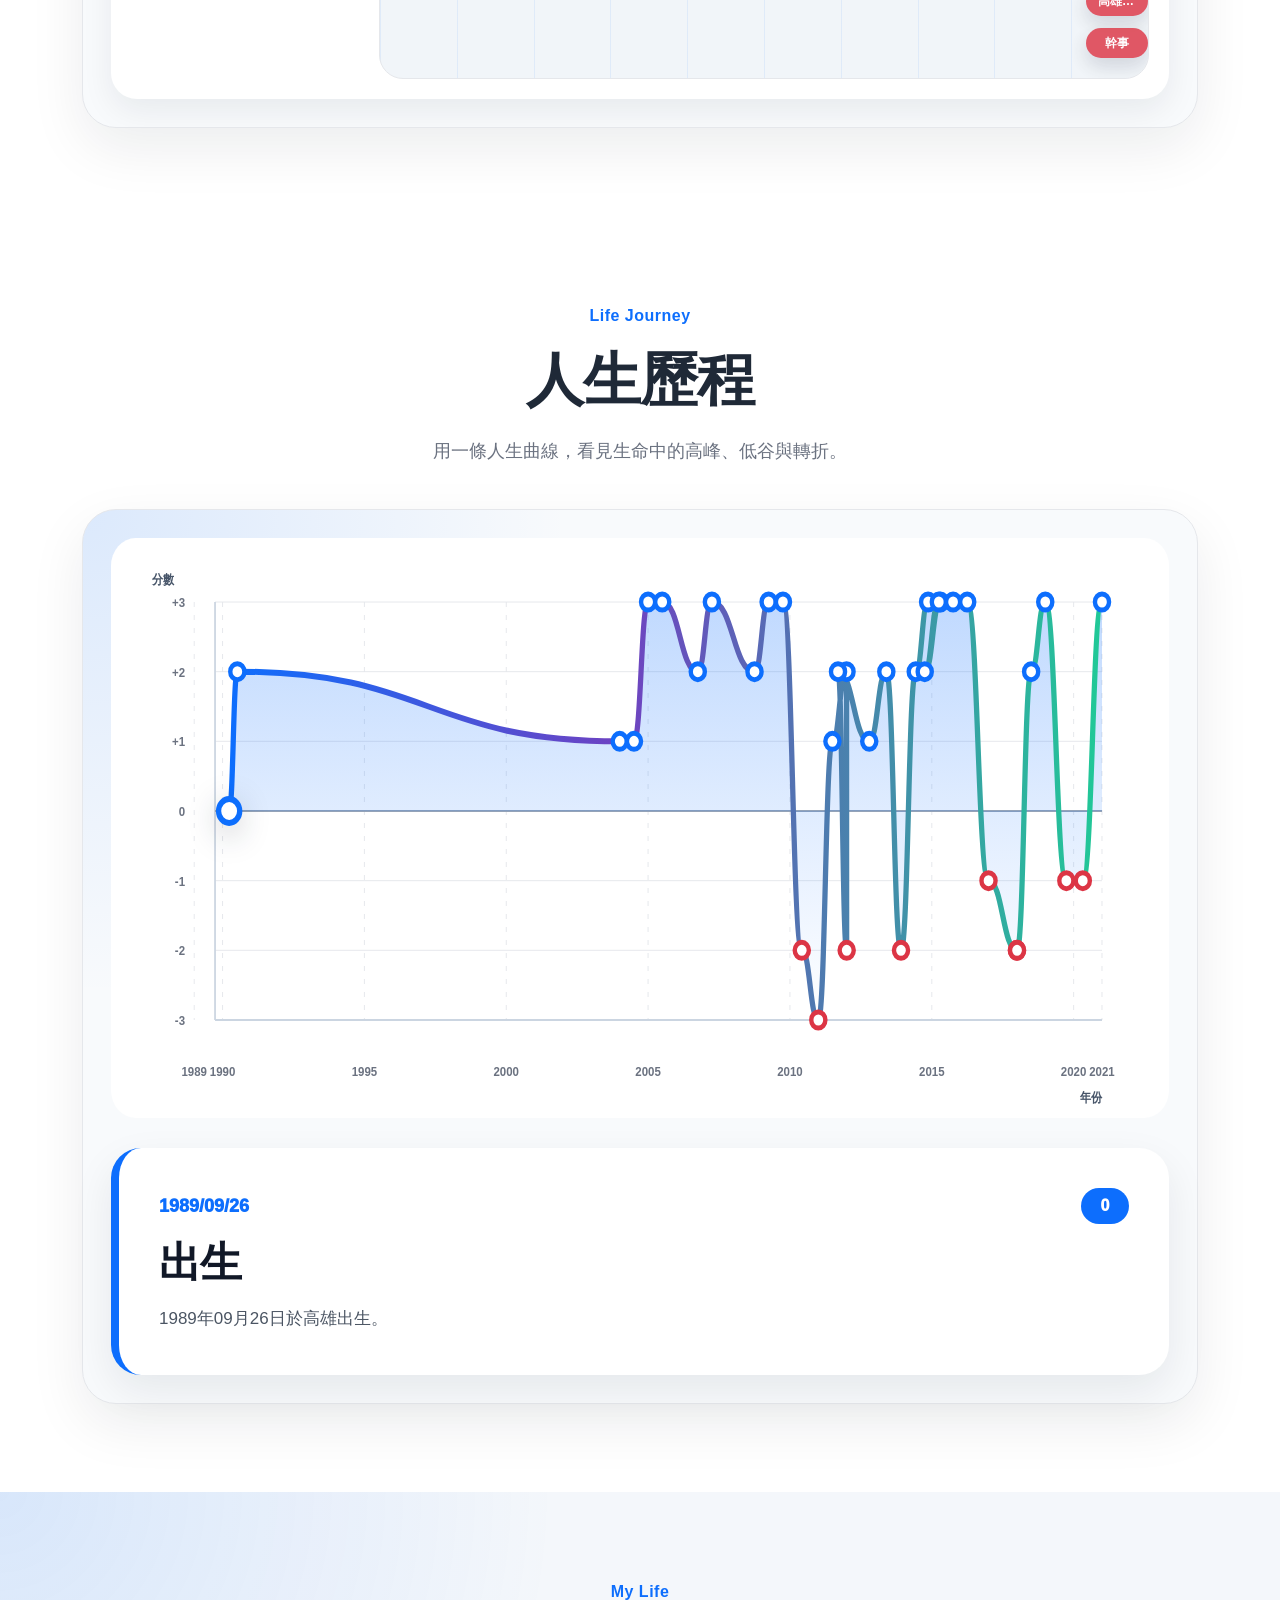
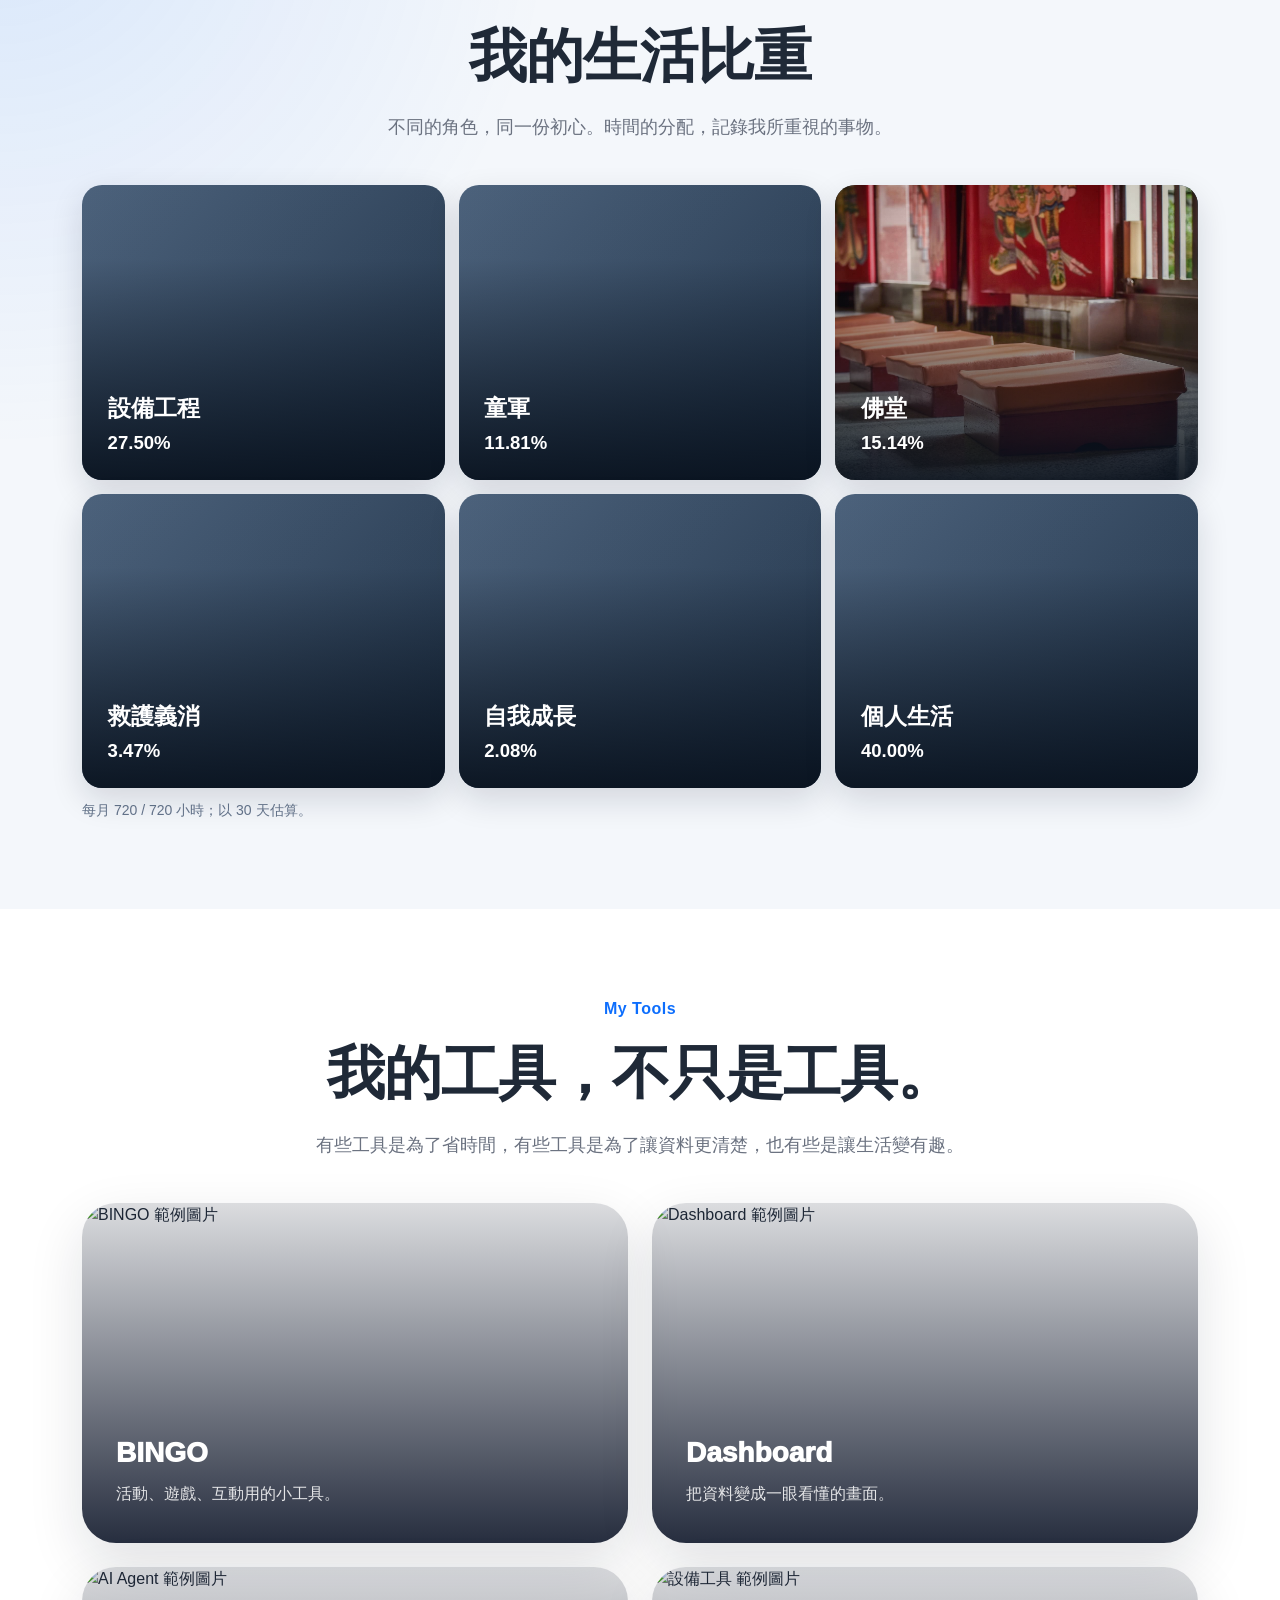
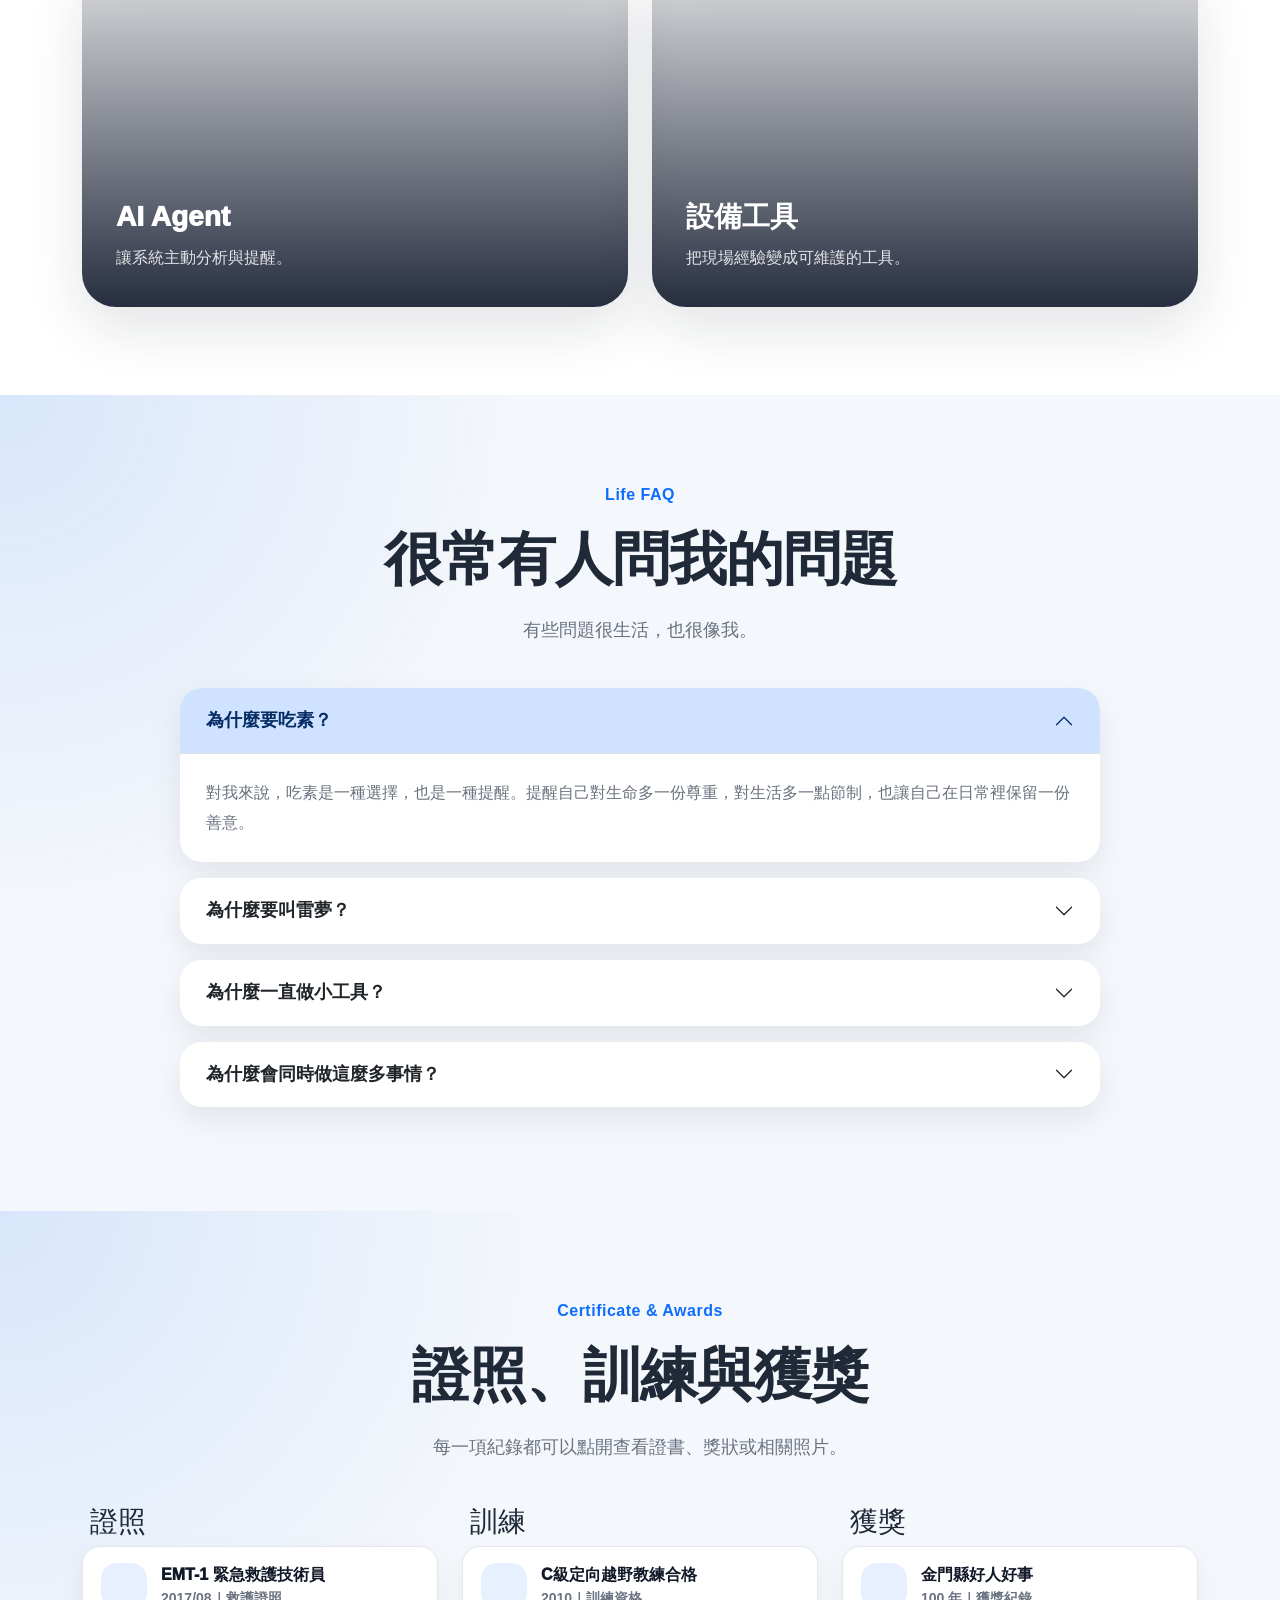
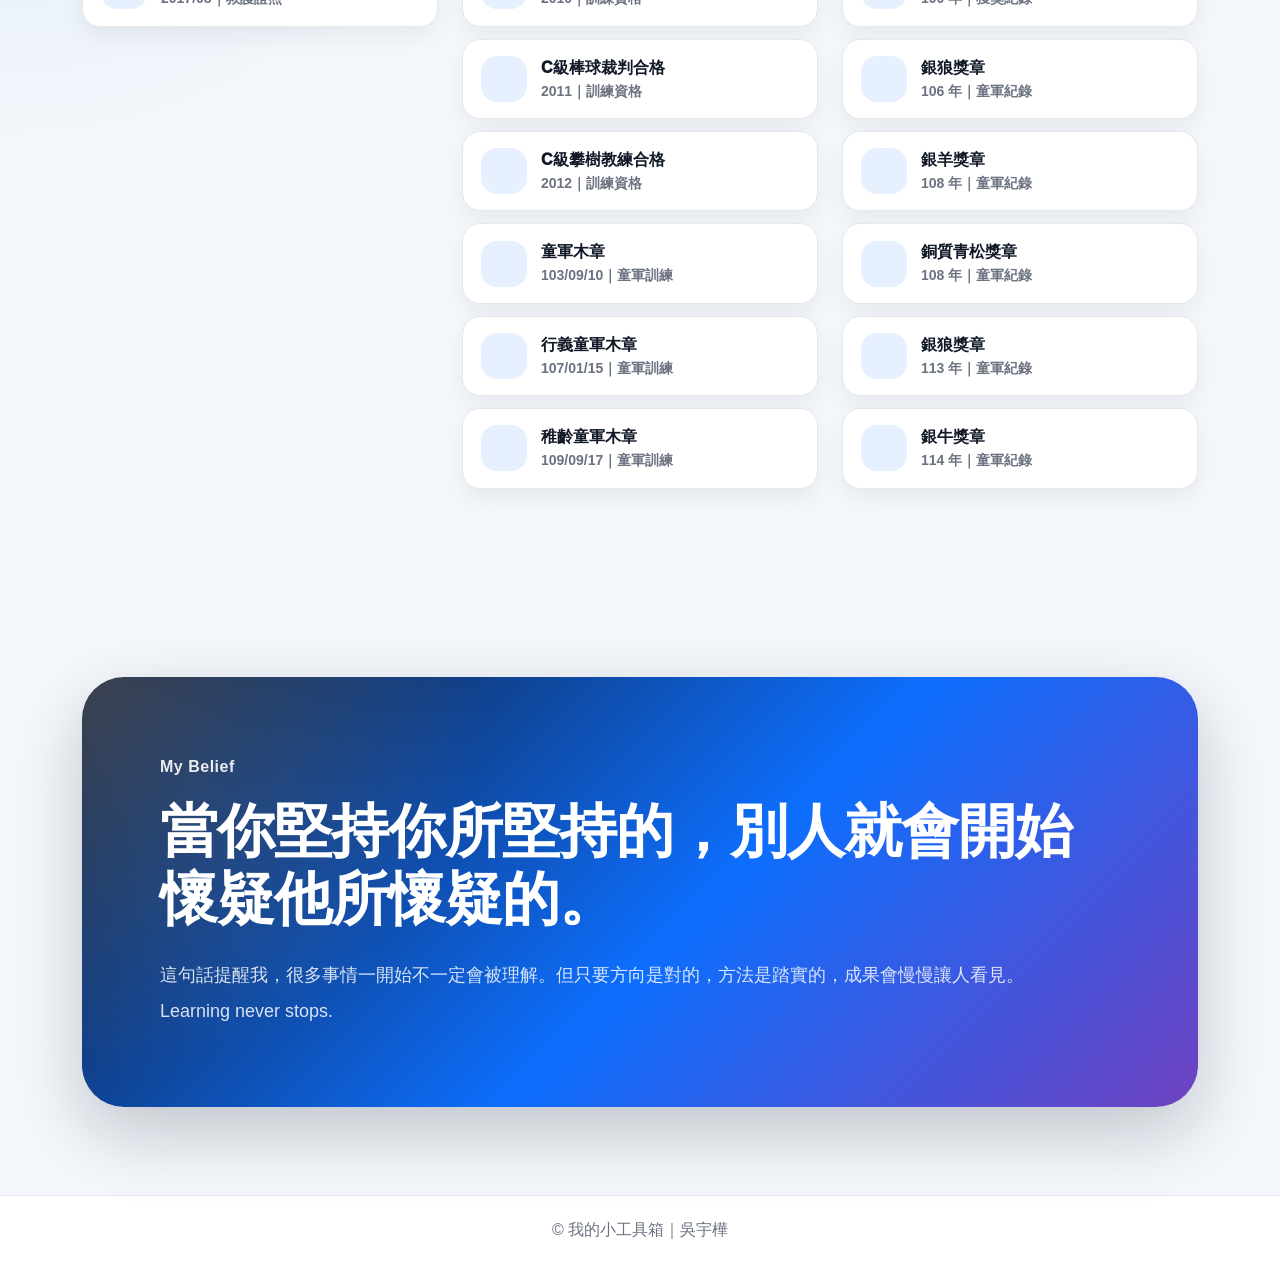
==== commit 2053ec24: "Add files via upload" ====
--- a/about.html
+++ b/about.html
@@ -8,29 +8,29 @@
   <link href="https://cdn.jsdelivr.net/npm/bootstrap@5.3.8/dist/css/bootstrap.min.css" rel="stylesheet">
   <link href="https://cdnjs.cloudflare.com/ajax/libs/font-awesome/7.0.1/css/all.min.css" rel="stylesheet">
 
-  <link rel="stylesheet" href="./about/css/common.css">
-  <link rel="stylesheet" href="./about/css/about.css">
-  
-  <link rel="stylesheet" href="./about/css/about/layout.css">
-  <link rel="stylesheet" href="./about/css/about/hero.css">
-  <link rel="stylesheet" href="./about/css/about/story.css">
-  <link rel="stylesheet" href="./about/css/about/stats.css">
-  <link rel="stylesheet" href="./about/css/about/timeline.css">
-  <link rel="stylesheet" href="./about/css/about/lifeJourney.css">
-  <link rel="stylesheet" href="./about/css/about/lifeMosaic.css">
-  <link rel="stylesheet" href="./about/css/about/works.css">
-  <link rel="stylesheet" href="./about/css/about/faq.css">
-  <link rel="stylesheet" href="./about/css/about/awards.css">
-  <link rel="stylesheet" href="./about/css/about/belief.css">
-  <link rel="stylesheet" href="./about/css/about/animations.css">
-  <link rel="stylesheet" href="./about/css/about/responsive.css">
+  <link rel="stylesheet" href="common/css/common.css">
+  <link rel="stylesheet" href="pages/about/css/about.css">
+  
+  <link rel="stylesheet" href="pages/about/css/modules/layout.css">
+  <link rel="stylesheet" href="pages/about/css/modules/hero.css">
+  <link rel="stylesheet" href="pages/about/css/modules/story.css">
+  <link rel="stylesheet" href="pages/about/css/modules/stats.css">
+  <link rel="stylesheet" href="pages/about/css/modules/timeline.css">
+  <link rel="stylesheet" href="pages/about/css/modules/lifeJourney.css">
+  <link rel="stylesheet" href="pages/about/css/modules/lifeMosaic.css">
+  <link rel="stylesheet" href="pages/about/css/modules/works.css">
+  <link rel="stylesheet" href="pages/about/css/modules/faq.css">
+  <link rel="stylesheet" href="pages/about/css/modules/awards.css">
+  <link rel="stylesheet" href="pages/about/css/modules/belief.css">
+  <link rel="stylesheet" href="pages/about/css/modules/animations.css">
+  <link rel="stylesheet" href="pages/about/css/modules/responsive.css">
 </head>
 
 <body data-page="about">
   <div id="navbarContainer"></div>
 
   <main>
-    <section class="about-hero">
+    <section class="about-hero" id="aboutHero">
       <div class="container">
         <div class="row align-items-center g-5">
           <div class="col-lg-7">
@@ -121,7 +121,7 @@
     
         <div class="life-journey-panel story-animate">
           <div class="life-journey-chart-wrap">
-            <svg id="lifeJourneySvg" class="life-journey-svg" viewBox="0 0 1200 520" preserveAspectRatio="none"></svg>
+            <svg id="lifeJourneySvg" class="life-journey-svg" viewBox="0 0 1200 520" preserveAspectRatio="xMidYMid meet"></svg>
           </div>
     
           <div class="life-journey-card" id="lifeJourneyCard"></div>
@@ -134,14 +134,20 @@
         <div class="section-header apple-header story-animate">
           <span class="section-label">My Life</span>
           <h2>我的生活比重</h2>
-          <p>回復成原本照片拼貼樣式，不使用 Spiral Treemap。</p>
+          <p>不同的角色，同一份初心。時間的分配，記錄我所重視的事物。</p>
         </div>
 
         <div class="life-mosaic" id="lifeMosaicContainer"></div>
-      </div>
-    </section>
-
-    <section class="works-section">
+        <p class="life-mosaic-summary" id="lifeMosaicSummary"></p>
+        <dialog class="life-mosaic-dialog" id="lifeMosaicDialog" aria-labelledby="lifeMosaicDetailTitle">
+          <form method="dialog"><button class="life-mosaic-close" type="submit" aria-label="關閉">×</button></form>
+          <h3 id="lifeMosaicDetailTitle"></h3>
+          <div id="lifeMosaicDetailContent"></div>
+        </dialog>
+      </div>
+    </section>
+
+    <section class="works-section" id="worksSection">
       <div class="container">
         <div class="section-header apple-header story-animate">
           <span class="section-label">My Tools</span>
@@ -165,7 +171,7 @@
       </div>
     </section>
 
-    <section class="award-section">
+    <section class="award-section" id="awardsSection">
       <div class="container">
         <div class="section-header apple-header story-animate">
           <span class="section-label">Certificate & Awards</span>
@@ -219,23 +225,23 @@
   </footer>
 
   <script src="https://cdn.jsdelivr.net/npm/bootstrap@5.3.8/dist/js/bootstrap.bundle.min.js"></script>
-  <script src="./about/data/about.js"></script>
-  
-  <script src="./about/js/common.js"></script>
-  
-  <script src="./about/js/about/dom.js"></script>
-  <script src="./about/js/about/hero.js"></script>
-  <script src="./about/js/about/story.js"></script>
-  <script src="./about/js/about/stats.js"></script>
-  <script src="./about/js/about/timeline.js"></script>
-  <script src="./about/js/about/lifeJourney.js"></script>
-  <script src="./about/js/about/lifeMosaic.js"></script>
-  <script src="./about/js/about/works.js"></script>
-  <script src="./about/js/about/faq.js"></script>
-  <script src="./about/js/about/awards.js"></script>
-  <script src="./about/js/about/belief.js"></script>
-  <script src="./about/js/about/animations.js"></script>
-  
-  <script src="./about/js/about.js"></script>
+  
+  
+  <script src="common/js/common.js"></script>
+  
+  <script src="pages/about/js/modules/dom.js"></script>
+  <script src="pages/about/js/modules/hero.js"></script>
+  <script src="pages/about/js/modules/story.js"></script>
+  <script src="pages/about/js/modules/stats.js"></script>
+  <script src="pages/about/js/modules/timeline.js"></script>
+  <script src="pages/about/js/modules/lifeJourney.js"></script>
+  <script src="pages/about/js/modules/lifeMosaic.js"></script>
+  <script src="pages/about/js/modules/works.js"></script>
+  <script src="pages/about/js/modules/faq.js"></script>
+  <script src="pages/about/js/modules/awards.js"></script>
+  <script src="pages/about/js/modules/belief.js"></script>
+  <script src="pages/about/js/modules/animations.js"></script>
+  
+  <script src="pages/about/js/about.js"></script>
 </body>
 </html>
--- a/common/css/common.css
+++ b/common/css/common.css
@@ -0,0 +1,156 @@
+html,
+body {
+  min-height: 100%;
+}
+
+body {
+  margin: 0;
+  background: #f4f7fb;
+  color: #1f2937;
+  font-family: "Microsoft JhengHei", "Segoe UI", sans-serif;
+}
+
+.app-navbar {
+  background: linear-gradient(135deg, #1f2937, #0d6efd);
+  box-shadow: 0 4px 18px rgba(0, 0, 0, .15);
+}
+
+.navbar-brand {
+  letter-spacing: .5px;
+}
+
+.navbar-nav .nav-link {
+  font-weight: 600;
+  padding-left: 14px;
+  padding-right: 14px;
+  opacity: .9;
+}
+
+.navbar-nav .nav-link:hover,
+.navbar-nav .nav-link.active {
+  opacity: 1;
+  color: #ffffff;
+}
+
+.hero-badge {
+  display: inline-block;
+  padding: 8px 16px;
+  margin-bottom: 18px;
+  border-radius: 999px;
+  color: #0d6efd;
+  background: rgba(13, 110, 253, .1);
+  font-weight: 700;
+}
+
+.section-header {
+  text-align: center;
+  margin-bottom: 34px;
+}
+
+.section-header h2 {
+  font-size: 30px;
+  font-weight: 800;
+  margin-bottom: 10px;
+}
+
+.section-header p {
+  color: #6b7280;
+  margin-bottom: 0;
+}
+
+.tool-section {
+  padding-top: 56px;
+  padding-bottom: 64px;
+}
+
+.tool-card-link {
+  display: block;
+  height: 100%;
+  color: inherit;
+  text-decoration: none;
+}
+
+.tool-card {
+  border: 0;
+  border-radius: 22px;
+  overflow: hidden;
+  background: #ffffff;
+  box-shadow: 0 12px 30px rgba(15, 23, 42, .08);
+  transition: transform .25s ease, box-shadow .25s ease;
+}
+
+.tool-card:hover {
+  transform: translateY(-8px);
+  box-shadow: 0 20px 45px rgba(15, 23, 42, .16);
+}
+
+.tool-card .card-body {
+  padding: 38px 30px;
+}
+
+.tool-icon {
+  width: 76px;
+  height: 76px;
+  border-radius: 22px;
+  display: flex;
+  align-items: center;
+  justify-content: center;
+  font-size: 34px;
+  margin-bottom: 24px;
+}
+
+.bingo-icon {
+  color: #6f42c1;
+  background: rgba(111, 66, 193, .1);
+}
+
+.dashboard-icon {
+  color: #0d6efd;
+  background: rgba(13, 110, 253, .1);
+}
+
+.equipment-icon {
+  color: #198754;
+  background: rgba(25, 135, 84, .1);
+}
+
+.tool-title {
+  font-size: 22px;
+  font-weight: 800;
+  margin-bottom: 14px;
+}
+
+.tool-desc {
+  color: #6b7280;
+  line-height: 1.8;
+  margin-bottom: 24px;
+}
+
+.tool-action {
+  font-weight: 700;
+  color: #0d6efd;
+}
+
+.app-footer {
+  padding: 22px 0;
+  color: #6b7280;
+  background: #ffffff;
+  border-top: 1px solid #e5e7eb;
+}
+
+@media (max-width: 576px) {
+  .tool-card .card-body {
+    padding: 32px 24px;
+  }
+}
+
+/* Shared narrow-screen safety rules. */
+img, video { max-width: 100%; }
+@media (max-width: 575.98px) {
+  .home-title, .tools-title { overflow-wrap: anywhere; }
+  .tool-section { padding-top: 36px; padding-bottom: 48px; }
+  .tool-card .card-body { padding: 24px 20px; }
+  .tool-icon { width: 60px; height: 60px; font-size: 28px; margin-bottom: 18px; }
+  .tool-title { font-size: 1.2rem; }
+  .tool-desc { overflow-wrap: anywhere; }
+}
--- a/pages/about/css/about.css
+++ b/pages/about/css/about.css
@@ -0,0 +1,12 @@
+@import url("modules/layout.css");
+@import url("modules/hero.css");
+@import url("modules/story.css");
+@import url("modules/stats.css");
+@import url("modules/timeline.css");
+@import url("modules/lifeMosaic.css");
+@import url("modules/works.css");
+@import url("modules/faq.css");
+@import url("modules/awards.css");
+@import url("modules/belief.css");
+@import url("modules/animations.css");
+@import url("modules/responsive.css");
--- a/pages/about/css/modules/layout.css
+++ b/pages/about/css/modules/layout.css
@@ -0,0 +1,45 @@
+.story-section,
+.stats-section,
+.timeline-section,
+.life-mosaic-section,
+.works-section,
+.faq-section,
+.award-section,
+.belief-section {
+  padding: 88px 0;
+}
+
+.section-label {
+  display: inline-block;
+  margin-bottom: 18px;
+  color: #0d6efd;
+  font-weight: 900;
+  letter-spacing: .5px;
+}
+
+.apple-header {
+  text-align: center;
+  margin-bottom: 44px;
+}
+
+.apple-header h2 {
+  font-size: clamp(34px, 5vw, 58px);
+  font-weight: 950;
+  line-height: 1.18;
+  letter-spacing: -1px;
+  margin-bottom: 24px;
+}
+
+.apple-header p {
+  font-size: 18px;
+  color: #6b7280;
+}
+
+.stats-section,
+.life-mosaic-section,
+.award-section,
+.faq-section {
+  background:
+    radial-gradient(circle at top left, rgba(13, 110, 253, .12), transparent 34%),
+    #f4f7fb;
+}
--- a/pages/about/css/modules/hero.css
+++ b/pages/about/css/modules/hero.css
@@ -0,0 +1,102 @@
+.about-hero {
+  min-height: 92vh;
+  display: flex;
+  align-items: center;
+  color: #ffffff;
+  background:
+    radial-gradient(circle at 15% 20%, rgba(255, 255, 255, .22), transparent 22%),
+    radial-gradient(circle at 85% 70%, rgba(32, 201, 151, .22), transparent 28%),
+    linear-gradient(135deg, #111827 0%, #0d6efd 52%, #6f42c1 100%);
+  overflow: hidden;
+  position: relative;
+}
+
+.about-hero::after {
+  content: "";
+  position: absolute;
+  right: -120px;
+  bottom: -120px;
+  width: 420px;
+  height: 420px;
+  border-radius: 50%;
+  background: rgba(255, 255, 255, .12);
+}
+
+.about-hero-content {
+  position: relative;
+  z-index: 2;
+}
+
+.hero-kicker {
+  display: inline-block;
+  padding: 10px 18px;
+  margin-bottom: 24px;
+  border-radius: 999px;
+  background: rgba(255, 255, 255, .15);
+  backdrop-filter: blur(12px);
+  font-weight: 800;
+}
+
+.about-hero h1 {
+  font-size: clamp(52px, 8vw, 112px);
+  line-height: 1.05;
+  font-weight: 950;
+  letter-spacing: -2px;
+  margin-bottom: 28px;
+}
+
+.about-hero h1 span {
+  color: #ffffff;
+}
+
+.about-hero p {
+  max-width: 860px;
+  font-size: clamp(20px, 2.4vw, 30px);
+  line-height: 1.7;
+  color: rgba(255, 255, 255, .88);
+  margin-bottom: 34px;
+}
+
+.hero-actions {
+  display: flex;
+  gap: 16px;
+  flex-wrap: wrap;
+}
+
+.hero-photo-card {
+  position: relative;
+  z-index: 2;
+  border-radius: 38px;
+  overflow: hidden;
+  box-shadow: 0 28px 70px rgba(15, 23, 42, .35);
+}
+
+.hero-photo-card img {
+  width: 100%;
+  height: 560px;
+  object-fit: cover;
+  display: block;
+}
+
+.hero-photo-caption {
+  position: absolute;
+  left: 22px;
+  right: 22px;
+  bottom: 22px;
+  padding: 18px 20px;
+  border-radius: 24px;
+  color: #ffffff;
+  background: rgba(15, 23, 42, .58);
+  backdrop-filter: blur(14px);
+}
+
+.hero-photo-caption span {
+  display: block;
+  font-size: 13px;
+  opacity: .75;
+  margin-bottom: 4px;
+}
+
+.hero-photo-caption strong {
+  font-size: 18px;
+}
--- a/pages/about/css/modules/story.css
+++ b/pages/about/css/modules/story.css
@@ -0,0 +1,32 @@
+.story-card {
+  padding: clamp(38px, 7vw, 78px);
+  border-radius: 42px;
+  box-shadow: 0 26px 70px rgba(15, 23, 42, .22);
+}
+
+.story-dark {
+  color: #ffffff;
+  background:
+    radial-gradient(circle at top left, rgba(255, 255, 255, .18), transparent 34%),
+    linear-gradient(135deg, #111827, #0d6efd 55%, #6f42c1);
+}
+
+.story-dark .section-label {
+  color: rgba(255, 255, 255, .9);
+}
+
+.story-card h2 {
+  font-size: clamp(34px, 5vw, 58px);
+  font-weight: 950;
+  line-height: 1.18;
+  letter-spacing: -1px;
+  margin-bottom: 24px;
+}
+
+.story-card p {
+  max-width: 900px;
+  font-size: 18px;
+  line-height: 2;
+  color: rgba(255, 255, 255, .84);
+  margin-bottom: 0;
+}
--- a/pages/about/css/modules/stats.css
+++ b/pages/about/css/modules/stats.css
@@ -0,0 +1,50 @@
+.stats-grid {
+  display: grid;
+  grid-template-columns: repeat(4, 1fr);
+  gap: 20px;
+}
+
+.stat-card {
+  min-height: 230px;
+  padding: 30px;
+  border-radius: 28px;
+  background: #ffffff;
+  box-shadow: 0 16px 42px rgba(15, 23, 42, .08);
+  text-align: left;
+}
+
+.stat-card i {
+  font-size: 34px;
+  color: #0d6efd;
+  margin-bottom: 18px;
+}
+
+.stat-card strong {
+  display: block;
+  font-size: 30px;
+  line-height: 1.25;
+  font-weight: 950;
+  margin-bottom: 12px;
+}
+
+.stat-label {
+  display: block;
+  color: #111827;
+  font-weight: 900;
+  margin-bottom: 8px;
+}
+
+.stat-note {
+  color: #6b7280;
+  font-weight: 700;
+  line-height: 1.8;
+  margin-bottom: 0;
+}
+
+/* Number cards link to related sections; original card layout is preserved. */
+.stats-grid .stat-card { display: block; color: inherit; text-decoration: none; cursor: pointer; transition: transform .2s ease, box-shadow .2s ease; }
+.stats-grid .stat-card:hover { transform: translateY(-4px); box-shadow: 0 20px 48px rgba(15,23,42,.15); }
+.stats-grid .stat-card:focus-visible { outline: 3px solid #0d6efd; outline-offset: 4px; }
+html { scroll-behavior: smooth; }
+section[id] { scroll-margin-top: 90px; }
+@media (prefers-reduced-motion: reduce) { html { scroll-behavior: auto; } .stats-grid .stat-card { transition: none; } }
--- a/pages/about/css/modules/timeline.css
+++ b/pages/about/css/modules/timeline.css
@@ -0,0 +1,260 @@
+.timeline-section {
+  background: #ffffff;
+}
+
+.timeline-legend {
+  display: flex;
+  flex-wrap: wrap;
+  justify-content: center;
+  gap: 12px;
+  margin-bottom: 22px;
+}
+
+.timeline-legend span {
+  display: inline-flex;
+  align-items: center;
+  gap: 8px;
+  padding: 8px 14px;
+  border-radius: 999px;
+  background: #ffffff;
+  box-shadow: 0 8px 22px rgba(15, 23, 42, .08);
+  font-weight: 800;
+  color: #4b5563;
+}
+
+.timeline-legend i {
+  width: 12px;
+  height: 12px;
+  border-radius: 50%;
+}
+
+.timeline-panel {
+  width: 100%;
+  max-width: 100%;
+  overflow: hidden;
+  padding: 28px;
+  border-radius: 34px;
+  background: #f8fafc;
+  border: 1px solid #e5e7eb;
+  box-shadow: 0 20px 55px rgba(15, 23, 42, .08);
+}
+
+.timeline-head,
+.timeline-years {
+  display: none;
+}
+
+.timeline-rows {
+  display: grid;
+  grid-template-columns: 1fr;
+  gap: 18px;
+}
+
+.timeline-row {
+  display: grid;
+  grid-template-columns: 230px minmax(0, 1fr);
+  gap: 18px;
+  align-items: start;
+  padding: 20px;
+  border-radius: 26px;
+  background: #ffffff;
+  box-shadow: 0 12px 32px rgba(15, 23, 42, .07);
+}
+
+.timeline-label {
+  color: #111827;
+  font-size: 16px;
+  font-weight: 950;
+  line-height: 1.5;
+  text-align: right;
+}
+
+.timeline-body {
+  min-width: 0;
+}
+
+.timeline-row-years {
+  position: relative;
+  height: 24px;
+  margin-bottom: 8px;
+}
+
+.timeline-row-year-mark {
+  position: absolute;
+  top: 0;
+  transform: translateX(-50%);
+  color: #6b7280;
+  font-size: 12px;
+  font-weight: 900;
+  white-space: nowrap;
+}
+
+.timeline-track {
+  position: relative;
+  width: 100%;
+  min-height: 52px;
+  border-radius: 24px;
+  background:
+    repeating-linear-gradient(
+      to right,
+      rgba(13, 110, 253, .08) 0,
+      rgba(13, 110, 253, .08) 1px,
+      transparent 1px,
+      transparent 10%
+    ),
+    #f1f5f9;
+  border: 1px solid #e5e7eb;
+  overflow: hidden;
+}
+
+.timeline-bar {
+  position: absolute;
+  height: 30px;
+  border: 0;
+  border-radius: 999px;
+  color: #ffffff;
+  font-size: 12px;
+  font-weight: 900;
+  white-space: nowrap;
+  overflow: hidden;
+  text-overflow: ellipsis;
+  padding: 0 12px;
+  box-shadow: 0 8px 20px rgba(15, 23, 42, .18);
+  transform-origin: left;
+  animation: growBar .9s ease both;
+  opacity: .82;
+  cursor: pointer;
+  transition: opacity .2s ease, transform .2s ease, box-shadow .2s ease;
+}
+
+.timeline-bar:hover,
+.timeline-bar.is-active {
+  opacity: 1;
+  transform: translateY(-1px);
+  box-shadow: 0 12px 28px rgba(15, 23, 42, .25);
+}
+
+.timeline-bar.is-active {
+  outline: 4px solid rgba(13, 110, 253, .18);
+}
+
+.timeline-single-detail {
+  margin-top: 8px;
+}
+
+.timeline-feature-card {
+  padding: clamp(26px, 4vw, 42px);
+  border-radius: 30px;
+  background: #ffffff;
+  border-left: 8px solid #0d6efd;
+  box-shadow: 0 18px 48px rgba(15, 23, 42, .12);
+}
+
+.timeline-feature-period {
+  display: inline-block;
+  margin-bottom: 14px;
+  color: #0d6efd;
+  font-weight: 950;
+  letter-spacing: .4px;
+}
+
+.timeline-feature-card h3 {
+  font-size: clamp(28px, 4vw, 46px);
+  font-weight: 950;
+  letter-spacing: -1px;
+  margin-bottom: 18px;
+  color: #111827;
+}
+
+.timeline-feature-card p {
+  color: #4b5563;
+  font-size: 17px;
+  line-height: 1.9;
+}
+
+.timeline-feature-link {
+  color: #0d6efd;
+  font-weight: 900;
+  text-decoration: none;
+}
+
+.timeline-feature-link:hover {
+  text-decoration: underline;
+}
+
+.timeline-highlights {
+  margin: 12px 0 0;
+  padding-left: 20px;
+}
+
+.timeline-highlights li {
+  color: #4b5563;
+  line-height: 1.8;
+  font-weight: 700;
+}
+
+.timeline-image-grid {
+  display: grid;
+  grid-template-columns: repeat(2, 1fr);
+  gap: 12px;
+  margin-top: 16px;
+}
+
+.timeline-image-card {
+  margin: 0;
+  border-radius: 18px;
+  overflow: hidden;
+  background: #f8fafc;
+  border: 1px solid #e5e7eb;
+}
+
+.timeline-image-card img {
+  width: 100%;
+  height: 180px;
+  object-fit: cover;
+  display: block;
+}
+
+.timeline-image-card figcaption {
+  padding: 10px 12px;
+  color: #6b7280;
+  font-size: 13px;
+  font-weight: 700;
+  line-height: 1.6;
+}
+
+.timeline-row-detail {
+  margin-top: 16px;
+}
+
+.timeline-row-detail:empty {
+  display: none;
+}
+
+@media (max-width: 992px) {
+  .timeline-row {
+    grid-template-columns: 1fr;
+  }
+
+  .timeline-label {
+    text-align: left;
+  }
+}
+
+@media (max-width: 576px) {
+  .timeline-panel {
+    padding: 18px;
+  }
+
+  .timeline-row {
+    padding: 16px;
+  }
+
+  .timeline-row-year-mark {
+    font-size: 10px;
+  }
+
+  .timeline-image-grid {
+    grid-template-columns: 1fr;
+  }
+}
--- a/pages/about/css/modules/lifeJourney.css
+++ b/pages/about/css/modules/lifeJourney.css
@@ -0,0 +1,196 @@
+.life-journey-section {
+  padding: 88px 0;
+  background: #ffffff;
+}
+
+.life-journey-panel {
+  padding: 28px;
+  border-radius: 34px;
+  background:
+    radial-gradient(circle at top left, rgba(13, 110, 253, .12), transparent 34%),
+    #f8fafc;
+  border: 1px solid #e5e7eb;
+  box-shadow: 0 20px 55px rgba(15, 23, 42, .08);
+}
+
+.life-journey-chart-wrap {
+  width: 100%;
+  overflow-x: auto;
+  padding-bottom: 10px;
+}
+
+.life-journey-svg {
+  width: 100%;
+  min-width: 920px;
+  height: 580px;
+  display: block;
+}
+
+.life-journey-bg {
+  fill: #ffffff;
+}
+
+.life-journey-grid-line,
+.life-journey-year-line {
+  stroke: #e5e7eb;
+  stroke-width: 1;
+}
+
+.life-journey-year-line {
+  stroke-dasharray: 5 8;
+}
+
+.life-journey-zero-line {
+  stroke: #94a3b8;
+  stroke-width: 2;
+}
+
+.life-journey-score-label,
+.life-journey-year-label {
+  fill: #6b7280;
+  font-size: 13px;
+  font-weight: 800;
+}
+
+.life-journey-area {
+  fill: url(#lifeJourneyAreaGradient);
+  pointer-events: none;
+}
+
+.life-journey-line {
+  fill: none;
+  stroke: url(#lifeJourneyLineGradient);
+  stroke-width: 6;
+  stroke-linecap: round;
+  stroke-linejoin: round;
+  pointer-events: none;
+}
+
+.life-journey-point-wrap {
+  cursor: pointer;
+  outline: none;
+}
+
+.life-journey-point {
+  fill: #ffffff;
+  stroke-width: 5;
+  transition: r .2s ease, filter .2s ease, stroke-width .2s ease;
+  pointer-events: none;
+}
+
+.life-journey-point.is-positive {
+  stroke: #0d6efd;
+}
+
+.life-journey-point.is-negative {
+  stroke: #dc3545;
+}
+
+.life-journey-point-hit {
+  fill: transparent;
+  pointer-events: all;
+}
+
+.life-journey-point-wrap:hover .life-journey-point,
+.life-journey-point-wrap.is-active .life-journey-point,
+.life-journey-point-wrap:focus .life-journey-point {
+  r: 12;
+  stroke-width: 6;
+  filter: drop-shadow(0 8px 16px rgba(15, 23, 42, .22));
+}
+
+.life-journey-card {
+  margin-top: 20px;
+}
+
+.life-journey-card-inner {
+  padding: clamp(24px, 4vw, 40px);
+  border-radius: 30px;
+  background: #ffffff;
+  box-shadow: 0 16px 42px rgba(15, 23, 42, .08);
+  border-left: 8px solid #0d6efd;
+}
+
+.life-journey-card-head {
+  display: flex;
+  align-items: center;
+  justify-content: space-between;
+  gap: 16px;
+  margin-bottom: 14px;
+}
+
+.life-journey-year {
+  color: #0d6efd;
+  font-size: 18px;
+  font-weight: 950;
+}
+
+.life-journey-score {
+  display: inline-flex;
+  align-items: center;
+  justify-content: center;
+  min-width: 48px;
+  height: 36px;
+  padding: 0 12px;
+  border-radius: 999px;
+  color: #ffffff;
+  font-weight: 950;
+}
+
+.life-journey-score.is-positive {
+  background: #0d6efd;
+}
+
+.life-journey-score.is-negative {
+  background: #dc3545;
+}
+
+.life-journey-card h3 {
+  color: #111827;
+  font-size: clamp(26px, 4vw, 42px);
+  font-weight: 950;
+  letter-spacing: -1px;
+  margin-bottom: 14px;
+}
+
+.life-journey-card p {
+  color: #4b5563;
+  font-size: 17px;
+  line-height: 1.9;
+  margin-bottom: 0;
+}
+
+.life-journey-empty {
+  padding: 28px;
+  border-radius: 24px;
+  color: #94a3b8;
+  background: #ffffff;
+  font-weight: 800;
+  text-align: center;
+}
+
+.life-journey-axis-title {
+  fill: #475569;
+  font-size: 13px;
+  font-weight: 950;
+}
+
+.life-journey-axis-line {
+  stroke: #cbd5e1;
+  stroke-width: 2;
+}
+
+@media (max-width: 576px) {
+  .life-journey-section {
+    padding: 58px 0;
+  }
+
+  .life-journey-panel {
+    padding: 18px;
+  }
+
+  .life-journey-svg {
+    min-width: 820px;
+    height: 580px;
+  }
+}
--- a/pages/about/css/modules/lifeMosaic.css
+++ b/pages/about/css/modules/lifeMosaic.css
@@ -0,0 +1,23 @@
+/* 2026-10-19: readable fixed photo collage; no flex-width compression */
+.life-mosaic { display: grid; grid-template-columns: repeat(3, minmax(0, 1fr)); gap: 14px; width: 100%; height: auto; }
+.life-mosaic-row { display: contents; }
+.mosaic-card { position: relative; display: block; width: 100%; min-width: 0; height: clamp(210px, 23vw, 310px); padding: 0; border: 0; border-radius: 20px; overflow: hidden; text-align: left; color: white; cursor: pointer; background: linear-gradient(135deg,#526984,#23364c); box-shadow: 0 12px 32px rgba(15,23,42,.14); }
+.mosaic-card:focus-visible { outline: 3px solid #1e88e5; outline-offset: 3px; }
+.mosaic-card img { position: absolute; inset: 0; width: 100%; height: 100%; object-fit: cover; transition: transform .35s ease; }
+.mosaic-card img[hidden] { display: none; }
+.mosaic-card:hover img { transform: scale(1.045); }
+.mosaic-overlay { position: absolute; inset: 0; display: flex; flex-direction: column; justify-content: end; align-items: start; gap: 7px; padding: clamp(16px, 2vw, 26px); background: linear-gradient(0deg, rgba(8,17,29,.91), rgba(8,17,29,.08) 75%); }
+.mosaic-overlay i { font-size: clamp(20px, 2vw, 28px); }
+.mosaic-title { display: block; font-size: clamp(19px, 1.8vw, 25px); line-height: 1.3; font-weight: 800; word-break: keep-all; }
+.mosaic-percent { display: inline-block; font-size: clamp(16px, 1.45vw, 21px); line-height: 1.25; font-weight: 800; white-space: nowrap; }
+.life-mosaic-summary { margin: 12px 0 0; color: #64748b; font-size: 14px; }
+.life-mosaic-dialog { border: none; border-radius: 20px; max-width: min(560px, calc(100vw - 32px)); padding: 30px; box-shadow: 0 25px 90px rgba(0,0,0,.3); }
+.life-mosaic-dialog::backdrop { background: rgba(12,22,34,.62); }
+.life-mosaic-dialog h3 { font-weight: 800; margin: 0 40px 18px 0; }
+.life-mosaic-dialog p { line-height: 1.9; }
+.life-mosaic-detail-time { font-weight: 800; }
+.life-mosaic-detail-breakdown { font-size: 14px; color: #64748b; }
+.life-mosaic-close { position: absolute; top: 15px; right: 15px; border: 0; background: #f1f5f9; border-radius: 50%; width: 36px; height: 36px; cursor: pointer; }
+@media(max-width: 850px) { .life-mosaic { grid-template-columns: repeat(2, minmax(0,1fr)); } .mosaic-card { height: 240px; } }
+@media(max-width: 480px) { .life-mosaic { grid-template-columns: 1fr; } .mosaic-card { height: 220px; } .mosaic-title { font-size: 23px; } }
+@media(prefers-reduced-motion: reduce) { .mosaic-card img { transition: none; } }
--- a/pages/about/css/modules/works.css
+++ b/pages/about/css/modules/works.css
@@ -0,0 +1,52 @@
+.works-section {
+  background: #ffffff;
+}
+
+.work-showcase {
+  display: grid;
+  grid-template-columns: repeat(2, 1fr);
+  gap: 24px;
+}
+
+.work-card {
+  position: relative;
+  min-height: 340px;
+  border-radius: 34px;
+  overflow: hidden;
+  box-shadow: 0 20px 55px rgba(15, 23, 42, .12);
+}
+
+.work-card img {
+  position: absolute;
+  inset: 0;
+  width: 100%;
+  height: 100%;
+  object-fit: cover;
+}
+
+.work-content {
+  position: absolute;
+  inset: 0;
+  padding: 34px;
+  color: #ffffff;
+  background: linear-gradient(to top, rgba(15, 23, 42, .9), rgba(15, 23, 42, .15));
+  display: flex;
+  flex-direction: column;
+  justify-content: flex-end;
+}
+
+.work-content i {
+  font-size: 38px;
+  margin-bottom: 18px;
+}
+
+.work-content h3 {
+  font-weight: 950;
+  margin-bottom: 10px;
+}
+
+.work-content p {
+  color: rgba(255, 255, 255, .86);
+  line-height: 1.8;
+  margin-bottom: 0;
+}
--- a/pages/about/css/modules/faq.css
+++ b/pages/about/css/modules/faq.css
@@ -0,0 +1,24 @@
+.faq-accordion {
+  max-width: 920px;
+  margin: 0 auto;
+}
+
+.faq-accordion .accordion-item {
+  border: 0;
+  margin-bottom: 16px;
+  border-radius: 22px;
+  overflow: hidden;
+  box-shadow: 0 12px 30px rgba(15, 23, 42, .08);
+}
+
+.faq-accordion .accordion-button {
+  padding: 22px 26px;
+  font-weight: 900;
+  font-size: 18px;
+}
+
+.faq-accordion .accordion-body {
+  color: #6b7280;
+  line-height: 1.9;
+  padding: 24px 26px;
+}
--- a/pages/about/css/modules/awards.css
+++ b/pages/about/css/modules/awards.css
@@ -0,0 +1,232 @@
+.award-category-grid {
+  display: grid;
+  grid-template-columns: repeat(3, 1fr);
+  gap: 24px;
+}
+
+.award-section .detail-card {
+  height: 100%;
+}
+
+.award-section .detail-card ul {
+  list-style: none;
+  padding-left: 0;
+  margin-bottom: 0;
+}
+
+.award-list-item {
+  margin-bottom: 12px;
+}
+
+.award-empty-text {
+  color: #94a3b8;
+  font-weight: 800;
+  padding: 12px 0;
+}
+
+.award-item-button {
+  width: 100%;
+  display: grid;
+  grid-template-columns: 46px minmax(0, 1fr) 24px;
+  gap: 14px;
+  align-items: center;
+  padding: 16px 18px;
+  border: 1px solid #e5e7eb;
+  border-radius: 18px;
+  background: #ffffff;
+  text-align: left;
+  box-shadow: 0 10px 24px rgba(15, 23, 42, .06);
+  transition: transform .2s ease, box-shadow .2s ease, border-color .2s ease;
+}
+
+.award-item-button:hover {
+  transform: translateY(-2px);
+  border-color: rgba(13, 110, 253, .35);
+  box-shadow: 0 16px 34px rgba(15, 23, 42, .12);
+}
+
+.award-item-icon {
+  width: 46px;
+  height: 46px;
+  border-radius: 16px;
+  display: inline-flex;
+  align-items: center;
+  justify-content: center;
+  color: #0d6efd;
+  background: rgba(13, 110, 253, .1);
+  font-size: 20px;
+}
+
+.award-item-content {
+  min-width: 0;
+}
+
+.award-item-content strong {
+  display: block;
+  color: #111827;
+  font-size: 16px;
+  font-weight: 950;
+  line-height: 1.5;
+}
+
+.award-item-content small {
+  display: block;
+  color: #6b7280;
+  font-weight: 700;
+  line-height: 1.6;
+}
+
+.award-item-arrow {
+  color: #9ca3af;
+  font-size: 14px;
+}
+
+.award-modal-content {
+  border: 0;
+  border-radius: 28px;
+  overflow: hidden;
+  box-shadow: 0 30px 80px rgba(15, 23, 42, .25);
+}
+
+.award-modal-content .modal-header {
+  padding: 24px 28px;
+  border-bottom: 1px solid #e5e7eb;
+}
+
+.award-modal-content .modal-body {
+  padding: 26px 28px 30px;
+}
+
+.award-modal-kicker {
+  display: inline-block;
+  margin-bottom: 6px;
+  color: #0d6efd;
+  font-size: 13px;
+  font-weight: 950;
+  letter-spacing: .5px;
+}
+
+.award-modal-content .modal-title {
+  color: #111827;
+  font-size: 26px;
+  font-weight: 950;
+  line-height: 1.35;
+}
+
+.award-modal-subtitle {
+  color: #4b5563;
+  font-size: 17px;
+  font-weight: 800;
+  line-height: 1.8;
+  margin-bottom: 10px;
+}
+
+.award-modal-desc {
+  color: #6b7280;
+  line-height: 1.9;
+  margin-bottom: 18px;
+}
+
+.award-modal-image-wrap {
+  margin-top: 18px;
+}
+
+.award-modal-image-card {
+  margin: 0;
+  border-radius: 22px;
+  overflow: hidden;
+  border: 1px solid #e5e7eb;
+  background: #f8fafc;
+}
+
+.award-modal-image-card img {
+  width: 100%;
+  max-height: 520px;
+  object-fit: contain;
+  display: block;
+  background: #f8fafc;
+}
+
+.award-modal-image-card figcaption {
+  padding: 12px 16px;
+  color: #6b7280;
+  font-size: 14px;
+  font-weight: 700;
+  line-height: 1.6;
+}
+
+.award-empty-image {
+  min-height: 220px;
+  border-radius: 22px;
+  border: 2px dashed #cbd5e1;
+  background: #f8fafc;
+  color: #94a3b8;
+  display: flex;
+  flex-direction: column;
+  align-items: center;
+  justify-content: center;
+  gap: 12px;
+  font-weight: 800;
+}
+
+.award-empty-image i {
+  font-size: 42px;
+}
+
+.award-modal-meta {
+  list-style: none;
+  padding-left: 0;
+  margin: 18px 0 0;
+  display: grid;
+  gap: 10px;
+}
+
+.award-modal-meta li {
+  display: grid;
+  grid-template-columns: 80px minmax(0, 1fr);
+  gap: 12px;
+  padding: 12px 14px;
+  border-radius: 14px;
+  background: #f8fafc;
+}
+
+.award-modal-meta strong {
+  color: #111827;
+  font-weight: 950;
+}
+
+.award-modal-meta span {
+  color: #6b7280;
+  font-weight: 700;
+}
+
+@media (max-width: 992px) {
+  .award-category-grid {
+    grid-template-columns: 1fr;
+  }
+}
+
+@media (max-width: 576px) {
+  .award-item-button {
+    grid-template-columns: 42px minmax(0, 1fr) 20px;
+    padding: 14px;
+  }
+
+  .award-item-icon {
+    width: 42px;
+    height: 42px;
+  }
+
+  .award-modal-content .modal-header,
+  .award-modal-content .modal-body {
+    padding: 20px;
+  }
+
+  .award-modal-content .modal-title {
+    font-size: 22px;
+  }
+
+  .award-modal-meta li {
+    grid-template-columns: 1fr;
+  }
+}
--- a/pages/about/css/modules/belief.css
+++ b/pages/about/css/modules/belief.css
@@ -0,0 +1,29 @@
+.belief-card {
+  padding: clamp(38px, 7vw, 78px);
+  border-radius: 42px;
+  box-shadow: 0 26px 70px rgba(15, 23, 42, .22);
+  color: #ffffff;
+  background:
+    radial-gradient(circle at top left, rgba(255, 255, 255, .18), transparent 34%),
+    linear-gradient(135deg, #111827, #0d6efd 55%, #6f42c1);
+}
+
+.belief-card .section-label {
+  color: rgba(255, 255, 255, .9);
+}
+
+.belief-card h2 {
+  font-size: clamp(34px, 5vw, 58px);
+  font-weight: 950;
+  line-height: 1.18;
+  letter-spacing: -1px;
+  margin-bottom: 24px;
+}
+
+.belief-card p {
+  max-width: 900px;
+  font-size: 18px;
+  line-height: 2;
+  color: rgba(255, 255, 255, .84);
+  margin-bottom: 0;
+}
--- a/pages/about/css/modules/animations.css
+++ b/pages/about/css/modules/animations.css
@@ -0,0 +1,20 @@
+.story-animate {
+  opacity: 0;
+  transform: translateY(28px);
+  transition: opacity .7s ease, transform .7s ease;
+}
+
+.story-animate.is-visible {
+  opacity: 1;
+  transform: translateY(0);
+}
+
+@keyframes growBar {
+  from {
+    transform: scaleX(0);
+  }
+
+  to {
+    transform: scaleX(1);
+  }
+}
--- a/pages/about/css/modules/responsive.css
+++ b/pages/about/css/modules/responsive.css
@@ -0,0 +1,105 @@
+@media (max-width: 992px) {
+  .stats-grid,
+  .work-showcase {
+    grid-template-columns: repeat(2, 1fr);
+  }
+
+  .hero-photo-card img {
+    height: 460px;
+  }
+
+  .timeline-head,
+  .timeline-row {
+    grid-template-columns: 1fr;
+  }
+
+  .timeline-head-title,
+  .timeline-label {
+    text-align: left;
+  }
+}
+
+@media (max-width: 576px) {
+  .about-hero {
+    min-height: auto;
+    padding: 84px 0;
+  }
+
+  .hero-actions .btn {
+    width: 100%;
+  }
+
+  .story-section,
+  .stats-section,
+  .timeline-section,
+  .life-mosaic-section,
+  .works-section,
+  .faq-section,
+  .award-section,
+  .belief-section {
+    padding: 58px 0;
+  }
+
+  .stats-grid,
+  .work-showcase {
+    grid-template-columns: 1fr;
+  }
+
+  .stat-card {
+    min-height: auto;
+  }
+
+  .timeline-panel {
+    padding: 18px;
+  }
+
+  .timeline-year-mark {
+    font-size: 10px;
+  }
+
+  .timeline-row {
+    padding: 16px;
+  }
+
+  .detail-card {
+    padding: 18px 20px;
+  }
+
+  .detail-card h3 {
+    font-size: 18px;
+  }
+
+
+  .hero-photo-card img {
+    height: 380px;
+  }
+}
+
+/* Responsive layout corrections: preserve existing desktop styling. */
+@media (max-width: 991.98px) {
+  .about-hero h1 { font-size: clamp(2.6rem, 7vw, 4.5rem); overflow-wrap: anywhere; }
+  .about-hero .row > *, .timeline-row > *, .award-category-grid > * { min-width: 0; }
+  .timeline-panel { padding: 20px; }
+  .life-journey-section { padding: 64px 0; }
+  .life-journey-panel { padding: 18px; border-radius: 24px; }
+  .life-journey-chart-wrap { max-width: 100%; overflow-x: auto; overscroll-behavior-x: contain; -webkit-overflow-scrolling: touch; }
+}
+@media (max-width: 575.98px) {
+  .about-hero { padding: 58px 0; }
+  .about-hero h1 { font-size: clamp(2.35rem, 11vw, 3.5rem); letter-spacing: -1px; }
+  .about-hero p { font-size: 1.05rem; }
+  .hero-actions { flex-direction: column; }
+  .hero-actions > * { width: 100%; }
+  .apple-header h2 { font-size: clamp(1.75rem, 8vw, 2.5rem); overflow-wrap: anywhere; }
+  .apple-header p { font-size: 1rem; }
+  .stats-grid, .work-showcase, .award-category-grid { grid-template-columns: minmax(0, 1fr); }
+  .stat-card { padding: 22px; border-radius: 20px; }
+  .timeline-panel { padding: 12px; border-radius: 20px; }
+  .timeline-row { padding: 14px; border-radius: 16px; }
+  .timeline-legend { justify-content: flex-start; }
+  .timeline-legend span { max-width: 100%; }
+  .life-journey-section { padding: 58px 0; }
+  .life-journey-panel { padding: 12px; border-radius: 20px; }
+  .life-journey-svg { min-width: 820px; }
+  .life-journey-card { max-width: 100%; overflow-wrap: anywhere; }
+}
